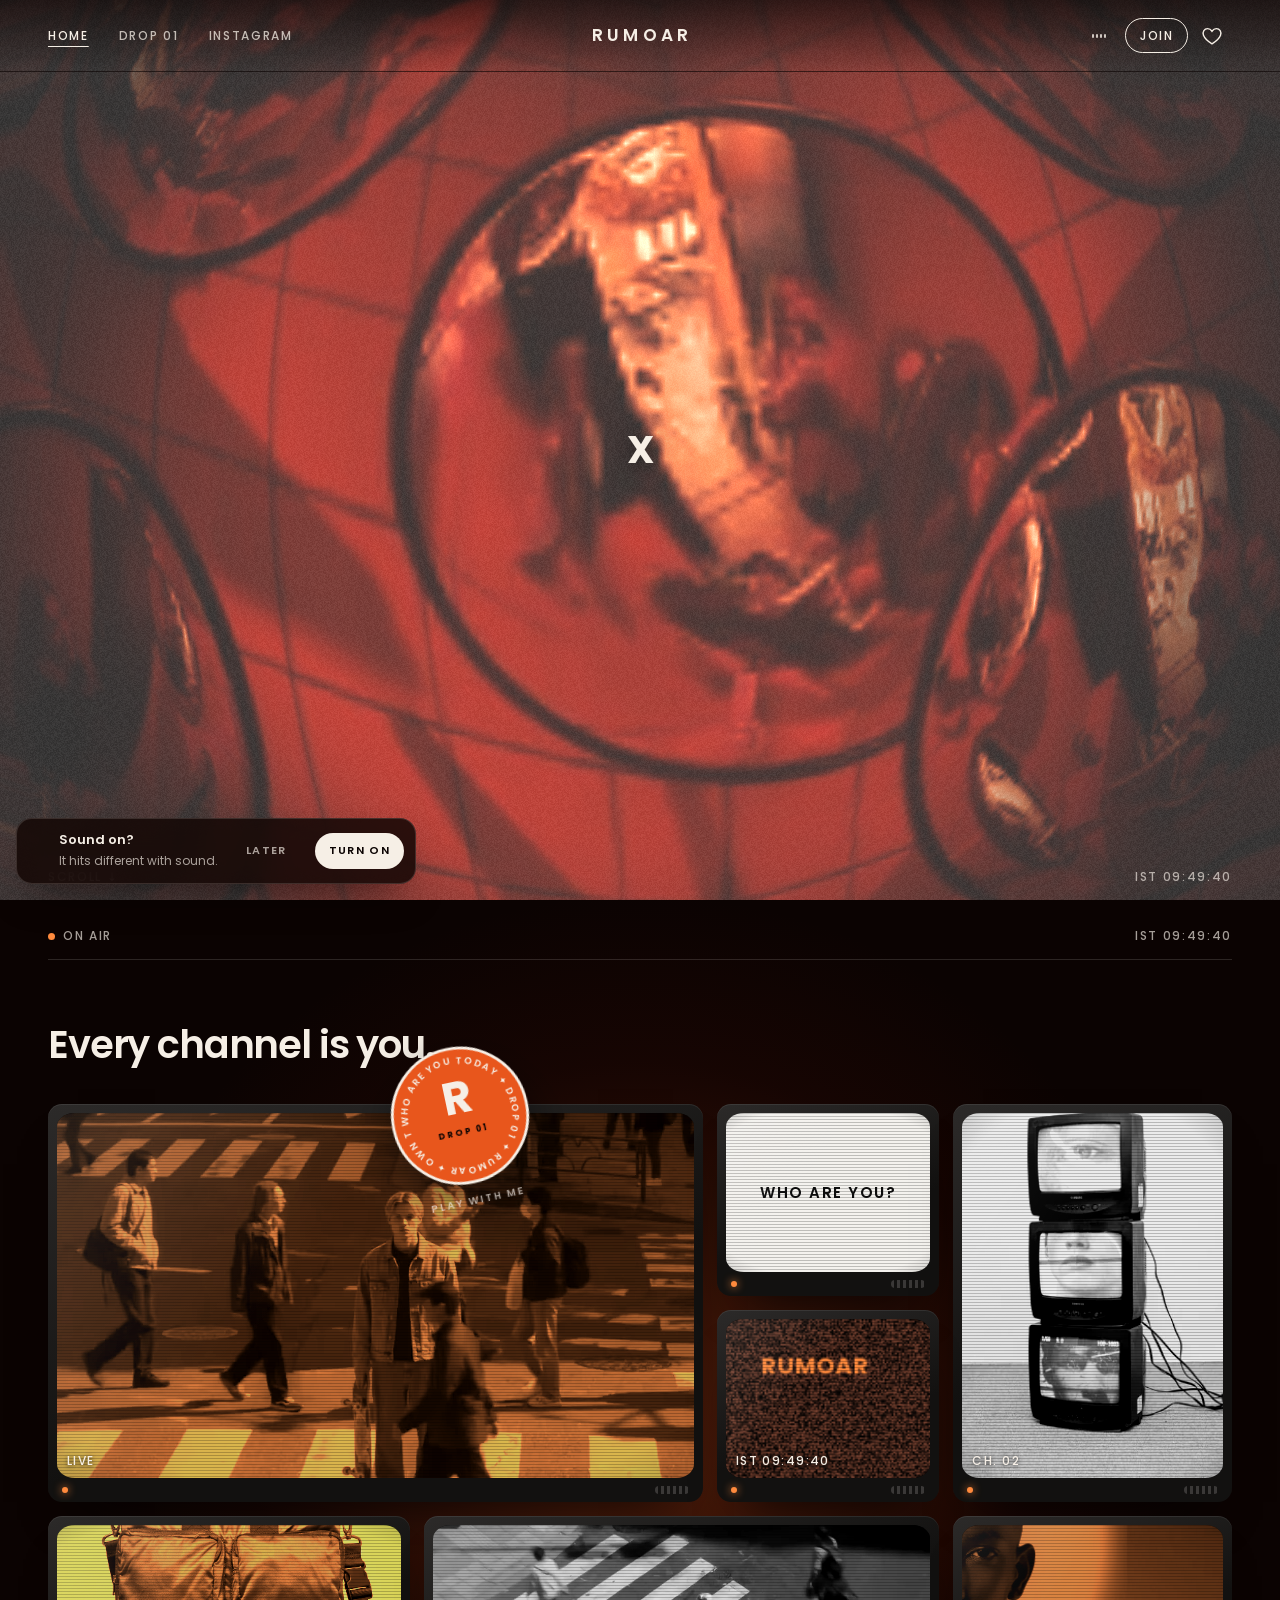
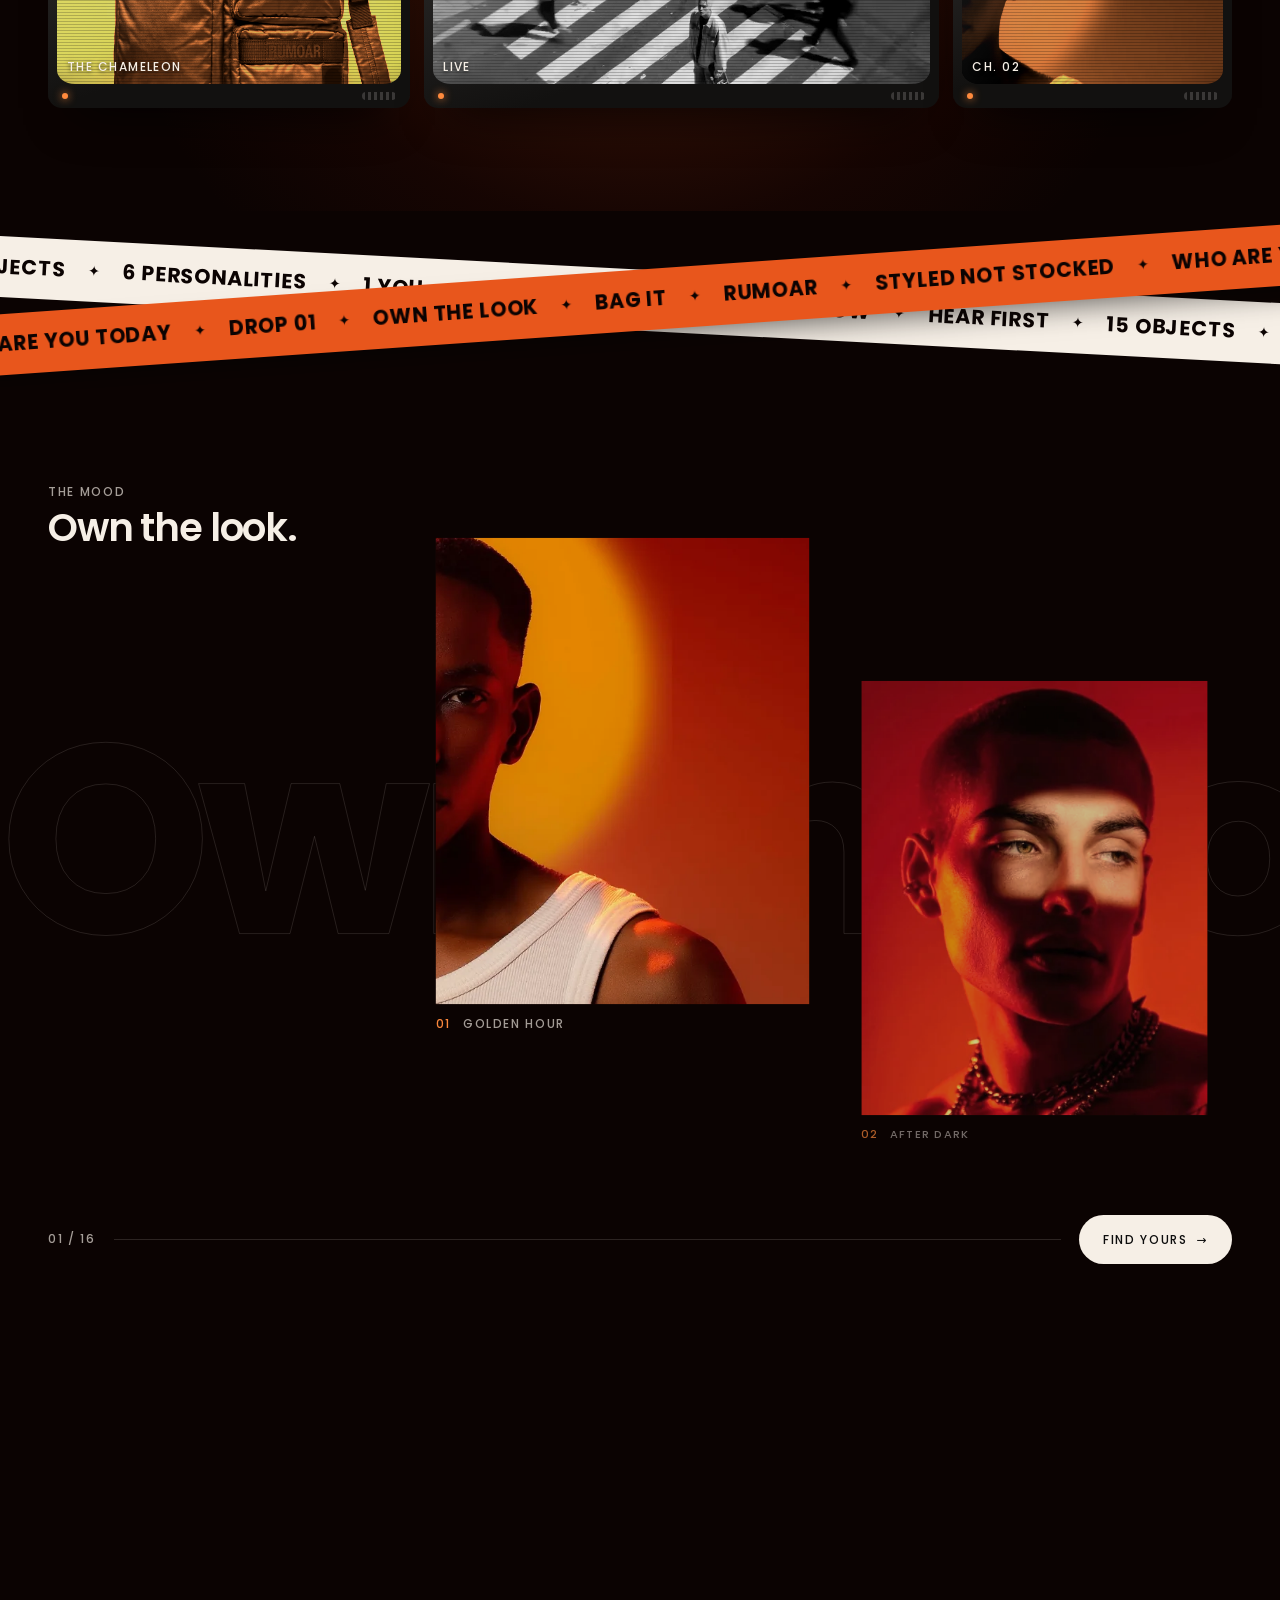
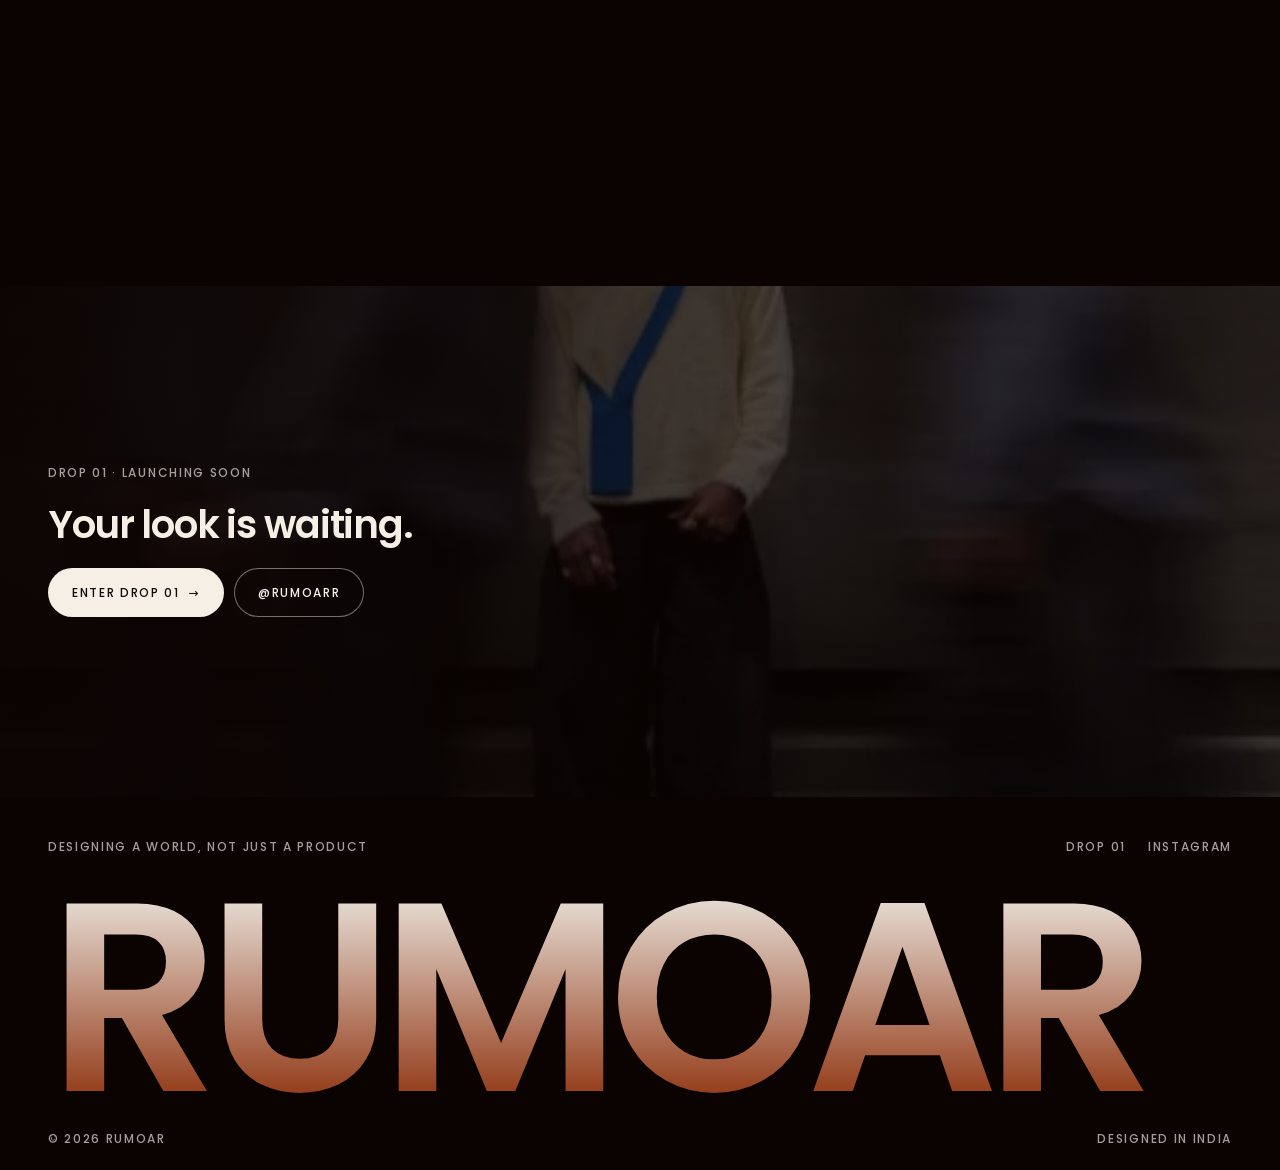
==== index.html @ 2e4e6e38 "Remove the Same you. Different day. section Co-Authored-By: Claude Opus 5.5 <noreply@anthropic.com> " ====
<!doctype html>
<html lang="en">
<head>
  <meta charset="utf-8" />
  <meta name="viewport" content="width=device-width, initial-scale=1, viewport-fit=cover" />
  <title>RUMOAR · Who are you today?</title>
  <meta name="description" content="RUMOAR is a design-first men's accessories house. Drop 01: fifteen bags, each a character. Join the list, build your wishlist, hear first at launch." />
  <meta name="theme-color" content="#0b0302" />
  <meta property="og:title" content="RUMOAR · Who are you today?" />
  <meta property="og:description" content="Drop 01: fifteen bags, each a character. Join the list and hear first at launch." />
  <meta property="og:image" content="assets/og.jpg" />
  <meta name="twitter:card" content="summary_large_image" />
  <link rel="icon" href="assets/favicon.svg" type="image/svg+xml" />
  <link rel="preconnect" href="https://fonts.googleapis.com" />
  <link rel="preconnect" href="https://fonts.gstatic.com" crossorigin />
  <link href="https://fonts.googleapis.com/css2?family=Poppins:ital,wght@0,300;0,400;0,500;0,600;0,700;1,300&display=swap" rel="stylesheet" />
  <link rel="stylesheet" href="css/style.css" />
  <script>
    (function () {
      var d = document.documentElement; d.classList.add("js");
      var seen = false; try { seen = sessionStorage.getItem("rumoar.intro.v2") === "1"; } catch (e) {}
      if (!seen && !matchMedia("(prefers-reduced-motion: reduce)").matches) d.classList.add("is-intro");
    })();
  </script>
</head>
<body data-page="home">
  <a class="skip" href="#onair">Skip to content</a>

  <div class="intro" id="intro" aria-hidden="true">
    <div class="intro__ui"><span>(Drop 01)</span><span>2026</span><span>Tap to skip</span><span data-clock>IST</span></div>
    <canvas class="intro__blocks"></canvas>
    <p class="intro__line">Who are you today?</p>
  </div>

  <main>
    <section class="hero" id="hero" data-dark aria-label="RUMOAR">
      <div class="hero__film"><canvas aria-hidden="true"></canvas></div>
      <div class="hero__ui" aria-hidden="true">
        <span class="hero__bl">Scroll ↓</span>
        <span class="hero__br" data-clock>IST</span>
      </div>
      <div class="hero__badge flap" id="heroBadge" aria-hidden="true"></div>
      <div class="hero__dim" aria-hidden="true"></div>
      <div class="hero__word" id="heroWord" aria-hidden="true"><canvas></canvas></div>
      <h1 class="sr">RUMOAR</h1>
      <div class="hero__end"><a class="btn btn--cream" href="drop.html">Enter Drop 01 <span aria-hidden="true">→</span></a></div>
    </section>

    <section class="tv" id="onair" data-dark>
      <div class="bar bar--dark"><span><i class="pulse"></i>On air</span><span data-clock>IST</span></div>
      <h2 class="head rv">Every channel is you.</h2>
      <button class="sticker" id="sticker" type="button" aria-label="RUMOAR sticker. Drag it anywhere.">
        <svg viewBox="0 0 200 200" aria-hidden="true">
          <defs><path id="ring" d="M100,100 m-74,0 a74,74 0 1,1 148,0 a74,74 0 1,1 -148,0" /></defs>
          <circle cx="100" cy="100" r="96" class="sticker__base" />
          <g class="sticker__spin"><text><textPath href="#ring">WHO ARE YOU TODAY ✦ DROP 01 ✦ RUMOAR ✦ OWN THE LOOK ✦ </textPath></text></g>
          <text x="100" y="96" text-anchor="middle" class="sticker__big">R</text>
          <text x="100" y="128" text-anchor="middle" class="sticker__small">DROP 01</text>
        </svg>
        <span class="sticker__tip">Play with me</span>
      </button>
      <div class="tv__wall" id="tvWall">
        <figure class="set set--a" data-ch="video:assets/video/street-a.mp4"></figure>
        <figure class="set set--b" data-ch="word"></figure>
        <figure class="set set--c" data-ch="img:assets/collage/01.webp|assets/collage/04.webp|assets/stills/deck-pixel.webp|assets/collage/02.webp"></figure>
        <figure class="set set--d" data-ch="static"></figure>
        <figure class="set set--e" data-ch="products"></figure>
        <figure class="set set--f" data-ch="video:assets/video/street-b.mp4"></figure>
        <figure class="set set--g" data-ch="img:assets/collage/17.webp|assets/collage/16.webp|assets/collage/18.webp|assets/collage/03.webp"></figure>
      </div>
    </section>

    <div class="tapes" aria-hidden="true">
      <div class="tape tape--a"><div class="tape__track" data-tape="WHO ARE YOU TODAY|DROP 01|OWN THE LOOK|BAG IT|RUMOAR|STYLED NOT STOCKED"></div></div>
      <div class="tape tape--b"><div class="tape__track" data-tape="15 OBJECTS|6 PERSONALITIES|1 YOU|MEMBERS FIRST|WISHLIST NOW|HEAR FIRST"></div></div>
    </div>

    <section class="look" id="look" data-dark>
      <div class="look__pin">
        <div class="look__bg" id="lookBg" aria-hidden="true">Own the look · Own the look ·</div>
        <div class="look__head">
          <span class="label">The mood</span>
          <h2 class="head">Own the look.</h2>
        </div>
        <div class="look__track" id="lookTrack"></div>
        <div class="look__foot">
          <span class="label" id="lookCount">01 / 16</span>
          <div class="look__bar"><i id="lookBar"></i></div>
          <a class="btn btn--cream" href="drop.html">Find yours <span aria-hidden="true">→</span></a>
        </div>
      </div>
    </section>

    <section class="closer" data-dark>
      <img class="closer__bg" src="assets/collage/26.webp" alt="" loading="lazy" />
      <span class="label" style="color: var(--cream-2)">Drop 01 · Launching soon</span>
      <h2 class="head rv">Your look is waiting.</h2>
      <div class="closer__cta">
        <a class="btn btn--cream" href="drop.html">Enter Drop 01 <span aria-hidden="true">→</span></a>
        <a class="btn btn--ghost" href="https://www.instagram.com/rumoarr/" target="_blank" rel="noopener">@rumoarr</a>
      </div>
    </section>
  </main>

  <footer class="foot" data-dark>
    <div class="foot__row">
      <span>Designing a world, not just a product</span>
      <nav aria-label="Footer"><a href="drop.html">Drop 01</a><a href="https://www.instagram.com/rumoarr/" target="_blank" rel="noopener">Instagram</a></nav>
    </div>
    <div class="foot__mark" aria-hidden="true">RUMOAR</div>
    <div class="foot__row"><span>© 2026 RUMOAR</span><span>Designed in India</span></div>
  </footer>

  <script type="module" src="js/home.js"></script>
</body>
</html>
---- css/style.css ----
/* ─────────────────────────────────────────────────────────────
   RUMOAR · Drop 01
   Poppins only. Ember black, cream, bone, ink, orange.

   TYPE: four sizes, nothing else.
     --fs-label  12px              labels, buttons, small print (uppercase)
     --fs-body   15px              all reading text, names, prices, inputs
     --fs-head   26 to 40px        every heading
     --fs-mark   the RUMOAR wordmark only
   Weights: 400 body, 500 labels and names, 600 headings and wordmark.
   ───────────────────────────────────────────────────────────── */

:root {
  --ink: #0d0d0d; --bone: #f2efe9; --paper: #fff; --stone: #e3e1dc; --mute: #6f6b64; --line: rgba(13, 13, 13, 0.13);
  --cream: #f6efe6; --cream-2: rgba(246, 239, 230, 0.66); --cream-line: rgba(246, 239, 230, 0.14);
  --ember: #0b0302; --orange: #e8561c; --orange-2: #ff8a3d;
  --fs-label: 12px; --fs-body: 15px; --fs-head: clamp(26px, 3vw, 40px); --fs-mark: 21vw;
  --gut: clamp(16px, 4vw, 48px); --nav-h: 60px; --ease: cubic-bezier(0.2, 0.7, 0.1, 1);
}
*, *::before, *::after { box-sizing: border-box; }
html { -webkit-text-size-adjust: 100%; scroll-behavior: smooth; }
html.is-intro, html.is-intro body { overflow: hidden; }
body { margin: 0; font-family: "Poppins", system-ui, sans-serif; font-size: var(--fs-body); font-weight: 400; line-height: 1.6; color: var(--ink); background: var(--ember); -webkit-font-smoothing: antialiased; overflow-x: hidden; }
img, video { display: block; max-width: 100%; height: auto; }
button { font: inherit; color: inherit; cursor: pointer; }
a { color: inherit; }
h1, h2, h3, p { margin: 0; }
em { font-style: italic; font-weight: 300; }
:focus-visible { outline: 2px solid var(--orange); outline-offset: 3px; }
.skip { position: absolute; left: -999px; top: 8px; z-index: 200; background: var(--ink); color: #fff; padding: 8px 14px; font-size: var(--fs-label); }
.skip:focus { left: 8px; }

/* text roles */
.label, .bar { font-size: var(--fs-label); font-weight: 500; letter-spacing: 0.14em; text-transform: uppercase; line-height: 1.4; }
.label { color: var(--mute); }
.head { font-size: var(--fs-head); font-weight: 600; letter-spacing: -0.03em; line-height: 1.1; }
.muted { color: var(--mute); }
.fine { font-size: var(--fs-label); color: var(--mute); text-align: center; }
.bar { display: flex; justify-content: space-between; gap: 16px; color: var(--mute); border-bottom: 1px solid var(--line); padding-bottom: 14px; }
.bar--dark { color: var(--cream-2); border-color: var(--cream-line); }
.pulse { display: inline-block; width: 7px; height: 7px; border-radius: 50%; background: var(--orange-2); vertical-align: middle; margin-right: 8px; animation: pulse 2s infinite; }
@keyframes pulse { 0% { box-shadow: 0 0 0 0 rgba(255, 138, 61, 0.7); } 70% { box-shadow: 0 0 0 9px rgba(255, 138, 61, 0); } 100% { box-shadow: 0 0 0 0 rgba(255, 138, 61, 0); } }

/* buttons */
.btn { display: inline-flex; align-items: center; justify-content: center; gap: 0.7em; white-space: nowrap; border: 0; border-radius: 999px; padding: 15px 24px; text-decoration: none; font-size: var(--fs-label); font-weight: 500; letter-spacing: 0.14em; text-transform: uppercase; transition: transform 0.35s var(--ease), background 0.25s, color 0.25s, box-shadow 0.3s; }
.btn span { transition: transform 0.35s var(--ease); }
.btn:hover span { transform: translateX(4px); }
.btn:active { transform: scale(0.98); }
.btn--cream { background: var(--cream); color: var(--ink); }
.btn--cream:hover { background: var(--orange); color: #fff; }
.btn--ghost { background: transparent; color: var(--cream); box-shadow: inset 0 0 0 1px rgba(246, 239, 230, 0.45); }
.btn--ghost:hover { box-shadow: inset 0 0 0 1px var(--cream); }
.btn--ink { background: var(--ink); color: #fff; }
.btn--ink:hover { background: var(--orange); }
.btn--flame { color: #fff; background: linear-gradient(120deg, #f26b20, #a92c0e); }
.btn--flame.is-on { background: var(--ink); }
.btn--block { width: 100%; }
.btn[disabled] { opacity: 0.6; pointer-events: none; }

/* ── nav ─────────────────────────────────────────────────── */
.nav {
  position: fixed; inset: 0 0 auto 0; z-index: 50; height: var(--nav-h);
  display: grid; grid-template-columns: 1fr auto 1fr; align-items: center; gap: 12px; padding: 0 var(--gut);
  color: var(--cream); border-bottom: 1px solid transparent;
  background: linear-gradient(rgba(11, 3, 2, 0.62), rgba(11, 3, 2, 0));
  transition: background 0.35s, color 0.35s, border-color 0.35s;
}
.nav.is-solid { background: rgba(242, 239, 233, 0.9); color: var(--ink); backdrop-filter: blur(14px); -webkit-backdrop-filter: blur(14px); border-color: var(--line); }
.nav.is-solid.is-dark { background: rgba(11, 3, 2, 0.84); color: var(--cream); border-color: var(--cream-line); }
.nav__links { display: none; gap: 30px; font-size: var(--fs-label); font-weight: 500; letter-spacing: 0.14em; text-transform: uppercase; }
.nav__links a, .nav__drop { text-decoration: none; opacity: 0.75; transition: opacity 0.2s; }
.nav__links a:hover, .nav__links a[aria-current="page"], .nav__drop:hover { opacity: 1; }
.nav__links a[aria-current="page"] { text-decoration: underline; text-underline-offset: 6px; }
.nav__logo { grid-column: 1; justify-self: start; font-size: var(--fs-body); font-weight: 600; letter-spacing: 0.24em; text-decoration: none; margin-right: -0.24em; }
.nav__actions { grid-column: 2 / 4; justify-self: end; display: flex; align-items: center; gap: 4px; }
.nav__drop { font-size: var(--fs-label); font-weight: 500; letter-spacing: 0.14em; text-transform: uppercase; padding: 0 8px; white-space: nowrap; }
.nav__drop[aria-current="page"] { display: none; }
.nav__member { margin-left: 4px; border: 1px solid currentColor; background: transparent; border-radius: 999px; padding: 7px 14px; font-size: var(--fs-label); font-weight: 500; letter-spacing: 0.12em; text-transform: uppercase; white-space: nowrap; max-width: 44vw; overflow: hidden; }
.nav__member .flap { font-size: var(--fs-label); vertical-align: middle; }
.nav__sound { width: 36px; height: 36px; border: 0; background: transparent; display: inline-flex; align-items: center; justify-content: center; gap: 2px; padding: 0; }
.nav__sound i { width: 2px; height: 4px; background: currentColor; border-radius: 1px; opacity: 0.8; transition: height 0.3s; }
.nav__sound.is-on i { animation: eq 0.9s ease-in-out infinite; }
.nav__sound.is-on i:nth-child(2) { animation-delay: -0.3s; } .nav__sound.is-on i:nth-child(3) { animation-delay: -0.6s; } .nav__sound.is-on i:nth-child(4) { animation-delay: -0.15s; }
@keyframes eq { 0%, 100% { height: 4px; } 50% { height: 15px; } }
.nav__wish { position: relative; width: 40px; height: 40px; border: 0; background: transparent; display: grid; place-items: center; }
.nav__wish svg { width: 22px; height: 22px; fill: none; stroke: currentColor; stroke-width: 1.5; }
.nav__wish.has-items svg { fill: currentColor; }
.nav__count { position: absolute; top: 2px; right: 0; min-width: 18px; height: 18px; padding: 0 5px; border-radius: 9px; background: var(--orange); color: #fff; font-size: var(--fs-label); font-weight: 600; line-height: 18px; text-align: center; transform: scale(0); transition: transform 0.3s var(--ease); }
.nav__wish.has-items .nav__count { transform: scale(1); }
.nav__wish.bump { animation: bump 0.5s var(--ease); }
@keyframes bump { 40% { transform: scale(1.25); } }
@media (min-width: 900px) {
  :root { --nav-h: 72px; }
  .nav__links { display: flex; grid-column: 1; justify-self: start; }
  .nav__logo { grid-column: 2; justify-self: center; font-size: 17px; }
  .nav__actions { grid-column: 3; }
  .nav__drop { display: none; }
}

/* flap board */
.flap { display: inline-flex; font-weight: 500; line-height: 1; perspective: 400px; }
.flap__c { position: relative; display: inline-grid; place-items: center; width: 0.78em; height: 1.2em; }
.flap__c.flip { animation: flip 0.09s ease-out; }
@keyframes flip { from { transform: rotateX(80deg); opacity: 0.5; } to { transform: none; opacity: 1; } }

/* ── intro ───────────────────────────────────────────────── */
.intro { position: fixed; inset: 0; z-index: 120; background: #050101; display: none; cursor: pointer; overflow: hidden; }
html.is-intro .intro { display: block; }
.intro__ui { position: absolute; inset: 0; display: grid; grid-template-columns: 1fr 1fr; align-content: space-between; padding: 22px var(--gut); color: rgba(246, 239, 230, 0.5); font-size: var(--fs-label); font-weight: 500; letter-spacing: 0.14em; text-transform: uppercase; pointer-events: none; opacity: 0; transition: opacity 0.6s; }
.intro__ui span:nth-child(even) { text-align: right; }
.intro__ui::before, .intro__ui::after { content: ""; position: absolute; left: var(--gut); right: var(--gut); height: 1px; background: rgba(246, 239, 230, 0.12); }
.intro__ui::before { top: 54px; } .intro__ui::after { bottom: 54px; }
.intro.is-live .intro__ui { opacity: 1; }
.intro__blocks { position: absolute; inset: 0; width: 100%; height: 100%; }
.intro__line { position: absolute; left: 0; right: 0; bottom: 84px; margin: 0; text-align: center; color: var(--cream); font-size: var(--fs-label); font-weight: 500; letter-spacing: 0.32em; text-transform: uppercase; pointer-events: none; opacity: 0; transform: translateY(8px); transition: opacity 0.6s var(--ease) 0.5s, transform 0.6s var(--ease) 0.5s; }
.intro.is-live .intro__line { opacity: 1; transform: none; }
.intro__line.is-out { opacity: 0 !important; transform: translateY(-8px) !important; transition-delay: 0s; transition-duration: 0.35s; }
.intro.is-leaving { background: transparent; cursor: default; }
.intro.is-leaving .intro__ui { opacity: 0; }

/* ── hero reel ───────────────────────────────────────────── */
.hero { position: relative; height: 100vh; height: 100svh; min-height: 520px; overflow: hidden; background: var(--ember); color: var(--cream); }
.hero__film, .hero__film canvas, .hero__fallback { position: absolute; inset: 0; width: 100%; height: 100%; object-fit: cover; }
.hero.is-fallback .hero__fallback { filter: sepia(1) saturate(3.2) hue-rotate(-18deg) contrast(1.15) brightness(0.8); }
.hero__ui { position: absolute; inset: 0; padding: calc(var(--nav-h) + 6px) var(--gut) 14px; display: grid; grid-template-columns: 1fr auto 1fr; grid-template-rows: auto 1fr auto; pointer-events: none; font-size: var(--fs-label); font-weight: 500; letter-spacing: 0.14em; text-transform: uppercase; color: var(--cream-2); font-variant-numeric: tabular-nums; }
.hero__tc { text-align: center; display: none; }
.hero__tr { grid-column: 3; text-align: right; }
.hero__bl { grid-row: 3; align-self: end; }
.hero__br { grid-row: 3; grid-column: 3; align-self: end; text-align: right; }
.hero__ui i { font-style: normal; color: var(--orange-2); letter-spacing: 0.3em; }
@media (min-width: 900px) { .hero__tc { display: block; } }
.hero__badge { position: absolute; left: 50%; top: 50%; transform: translate(-50%, -50%); z-index: 3; display: grid; place-items: center; color: var(--cream); font-size: var(--fs-head); font-weight: 700; line-height: 1; text-shadow: 0 2px 24px rgba(0, 0, 0, 0.55); transition: opacity 0.5s, transform 0.5s var(--ease); }
.hero__badge .flap__c { width: auto; height: auto; }
.hero.is-open .hero__badge { opacity: 0; transform: translate(-50%, -50%) scale(0.6); }
.hero__dim { position: absolute; inset: 0; z-index: 1; background: rgba(8, 2, 1, 0.86); opacity: 0; transition: opacity 1.2s var(--ease); pointer-events: none; }
.hero__word { position: absolute; inset: 0; z-index: 2; opacity: 0; transform: scale(1.04); transition: opacity 1.2s var(--ease), transform 1.6s var(--ease); pointer-events: none; }
.hero__word canvas { position: absolute; inset: 0; width: 100%; height: 100%; }
.hero.is-open .hero__dim, .hero.is-open .hero__word { opacity: 1; transform: none; }
.hero.is-open .hero__word { pointer-events: auto; }
.hero__word.is-hot { cursor: none; }
.hero__end { position: absolute; left: 0; right: 0; bottom: 0; z-index: 3; padding: 0 var(--gut) 34px; display: flex; justify-content: center; opacity: 0; transform: translateY(14px); transition: opacity 0.8s var(--ease) 0.6s, transform 0.8s var(--ease) 0.6s; pointer-events: none; }
.hero.is-open .hero__end { opacity: 1; transform: none; }
.hero.is-open .hero__end .btn { pointer-events: auto; }
@media (max-width: 699px) { .hero__end { padding-bottom: 40px; } }
.sr { position: absolute; width: 1px; height: 1px; overflow: hidden; clip: rect(0 0 0 0); white-space: nowrap; }

/* ── on air: TV wall ─────────────────────────────────────── */
.tv { position: relative; background: var(--ember); color: var(--cream); padding: 28px var(--gut) clamp(64px, 8vw, 110px); overflow: hidden; isolation: isolate; }
.tv::before { content: ""; position: absolute; z-index: -1; left: 50%; top: 60%; width: 120vmax; aspect-ratio: 1; transform: translate(-50%, -50%); background: radial-gradient(closest-side, rgba(232, 86, 28, 0.3), rgba(120, 24, 8, 0.1) 50%, transparent 72%); animation: breathe 9s ease-in-out infinite alternate; }
@keyframes breathe { to { transform: translate(-48%, -52%) scale(1.08); opacity: 0.8; } }
.tv .head, .mood .head { margin: clamp(32px, 5vw, 64px) 0 clamp(24px, 3vw, 40px); }
.tv__wall { display: grid; gap: 10px; grid-template-columns: repeat(2, minmax(0, 1fr)); grid-auto-rows: 44vw; grid-template-areas: "a a" "b c" "d c" "f f" "e g"; }
@media (min-width: 900px) { .tv__wall { gap: 14px; grid-template-columns: 1.3fr 1fr 0.8fr 1fr; grid-auto-rows: clamp(160px, 15vw, 240px); grid-template-areas: "a a b c" "a a d c" "e f f g"; } }
.set--a { grid-area: a; } .set--b { grid-area: b; } .set--c { grid-area: c; } .set--d { grid-area: d; } .set--e { grid-area: e; } .set--f { grid-area: f; } .set--g { grid-area: g; }
.set { margin: 0; position: relative; display: flex; flex-direction: column; padding: 9px 9px 24px; border-radius: 14px; cursor: pointer; background: linear-gradient(160deg, #2c2a29, #121110 60%); box-shadow: inset 0 1px 0 rgba(255, 255, 255, 0.08), 0 30px 50px -30px rgba(0, 0, 0, 0.8); transition: transform 0.5s var(--ease); }
.set:hover { transform: translateY(-4px); }
.set::after { content: ""; position: absolute; right: 14px; bottom: 8px; width: 34px; height: 8px; border-radius: 4px; background: repeating-linear-gradient(90deg, #3a3837 0 3px, transparent 3px 6px); }
.set::before { content: ""; position: absolute; left: 14px; bottom: 9px; width: 6px; height: 6px; border-radius: 50%; background: var(--orange-2); box-shadow: 0 0 8px var(--orange-2); }
.screen { position: relative; flex: 1; overflow: hidden; border-radius: 18px / 14px; background: #050505; }
.screen > img, .screen > video, .screen > canvas { position: absolute; inset: 0; width: 100%; height: 100%; object-fit: cover; }
.screen > img, .screen > video { filter: grayscale(1) contrast(1.18) brightness(0.92); }
.set--a .screen > video, .set--e .screen > img, .set--g .screen > img { filter: sepia(1) saturate(3) hue-rotate(-20deg) contrast(1.1) brightness(0.85); }
.screen::before { content: ""; position: absolute; inset: 0; z-index: 2; pointer-events: none; background: repeating-linear-gradient(rgba(0, 0, 0, 0.22) 0 1px, transparent 1px 3px); }
.screen::after { content: ""; position: absolute; inset: 0; z-index: 3; pointer-events: none; background: radial-gradient(120% 100% at 50% 50%, transparent 55%, rgba(0, 0, 0, 0.6)), linear-gradient(125deg, rgba(255, 255, 255, 0.1), transparent 40%); animation: flicker 4s steps(2) infinite; }
@keyframes flicker { 0%, 96% { opacity: 1; } 97% { opacity: 0.75; } 98% { opacity: 1; } }
.screen.is-zap > *:not(.word) { opacity: 0; }
.screen.is-zap { background: repeating-linear-gradient(0deg, #222 0 2px, #777 2px 3px, #111 3px 5px); }
.word { position: absolute; inset: 0; display: grid; place-items: center; text-align: center; padding: 8px; background: #f4f2ee; color: var(--ink); font-size: var(--fs-body); font-weight: 600; letter-spacing: 0.1em; }
.chyron { position: absolute; z-index: 4; left: 10px; bottom: 8px; font-size: var(--fs-label); font-weight: 500; letter-spacing: 0.12em; text-transform: uppercase; color: var(--cream); text-shadow: 0 1px 4px rgba(0, 0, 0, 0.8); }

/* ── own the look: horizontal gallery driven by scroll ──── */
.look { position: relative; background: var(--ember); color: var(--cream); }
.look__pin { position: sticky; top: 0; height: 100vh; height: 100svh; overflow: hidden; isolation: isolate; }
.look__bg { position: absolute; left: 0; top: 50%; z-index: -1; white-space: nowrap; font-size: var(--fs-mark); font-weight: 700; letter-spacing: -0.05em; line-height: 1; color: transparent; -webkit-text-stroke: 1px rgba(246, 239, 230, 0.12); transform: translate3d(0, -50%, 0); will-change: transform; }
.look__head { position: absolute; left: var(--gut); top: calc(var(--nav-h) + 22px); display: grid; gap: 6px; }
.look__head .label { color: var(--cream-2); }
.look__track { position: absolute; left: 0; top: 0; bottom: 0; display: flex; align-items: center; gap: clamp(18px, 3vw, 44px); padding: 0 var(--gut) 0 max(var(--gut), 34vw); will-change: transform; }
.look__card { margin: 0; flex: none; display: grid; gap: 10px; transform: translateY(-6vh) scale(calc(0.86 + var(--k, 0) * 0.14)); transition: transform 0.25s linear; }
.look__card--low { transform: translateY(8vh) scale(calc(0.86 + var(--k, 0) * 0.14)); }
.look__img { height: clamp(260px, 52vh, 560px); overflow: hidden; background: #1a0905; }
.look__img img { height: 100%; width: auto; max-width: none; filter: sepia(calc(1 - var(--k, 0))) saturate(calc(1 + (1 - var(--k, 0)) * 1.6)) hue-rotate(calc((1 - var(--k, 0)) * -18deg)) brightness(calc(0.6 + var(--k, 0) * 0.4)); transition: filter 0.3s; }
.look__card figcaption { display: flex; gap: 12px; font-size: var(--fs-label); font-weight: 500; letter-spacing: 0.14em; text-transform: uppercase; color: var(--cream-2); opacity: calc(0.35 + var(--k, 0) * 0.65); }
.look__card figcaption span { color: var(--orange-2); }
.look__foot { position: absolute; left: var(--gut); right: var(--gut); bottom: 26px; display: grid; grid-template-columns: auto 1fr auto; align-items: center; gap: 18px; }
.look__foot .label { color: var(--cream-2); font-variant-numeric: tabular-nums; }
.look__bar { position: relative; height: 1px; background: var(--cream-line); }
.look__bar i { position: absolute; inset: 0; background: var(--orange-2); transform-origin: left; transform: scaleX(0); }
@media (max-width: 699px) {
  .look__img { height: 44vh; }
  .look__track { padding-left: 20vw; }
  .look__card { transform: translateY(-3vh) scale(calc(0.9 + var(--k, 0) * 0.1)); }
  .look__card--low { transform: translateY(5vh) scale(calc(0.9 + var(--k, 0) * 0.1)); }
  .look__foot .btn { padding: 12px 16px; }
}

/* ── closer + footer ─────────────────────────────────────── */
.closer { position: relative; isolation: isolate; overflow: hidden; background: var(--ember); color: var(--cream); padding: clamp(90px, 14vw, 180px) var(--gut); display: grid; gap: 22px; justify-items: start; }
.closer__bg { position: absolute; inset: 0; z-index: -1; width: 100%; height: 100%; object-fit: cover; opacity: 0.55; animation: drift 24s ease-in-out infinite alternate; }
.closer::after { content: ""; position: absolute; inset: 0; z-index: -1; background: linear-gradient(90deg, rgba(11, 3, 2, 0.9), rgba(11, 3, 2, 0.3)); }
@keyframes drift { to { transform: scale(1.12) translate(-2%, 2%); } }
.closer__cta { display: flex; flex-wrap: wrap; gap: 10px; }
.foot { background: var(--ember); color: var(--cream); padding: 40px var(--gut) 22px; overflow: hidden; }
.foot__row { display: flex; flex-wrap: wrap; gap: 14px 28px; justify-content: space-between; font-size: var(--fs-label); font-weight: 500; letter-spacing: 0.14em; text-transform: uppercase; color: var(--cream-2); }
.foot__row nav { display: flex; gap: 22px; }
.foot__row a { text-decoration: none; }
.foot__row a:hover { color: var(--orange-2); }
.foot__mark { font-size: var(--fs-mark); font-weight: 600; letter-spacing: -0.05em; line-height: 0.8; margin: 34px 0 24px; white-space: nowrap; background: linear-gradient(180deg, rgba(246, 239, 230, 0.95), rgba(232, 86, 28, 0.6)); -webkit-background-clip: text; background-clip: text; -webkit-text-fill-color: transparent; }

/* ── drop page ───────────────────────────────────────────── */
.drop { background: var(--bone); padding: calc(var(--nav-h) + 24px) var(--gut) clamp(64px, 8vw, 110px); min-height: 100vh; }
.drop__head { display: grid; gap: 18px; margin: clamp(20px, 4vw, 48px) 0 clamp(24px, 3vw, 36px); }
.drop__head p { max-width: 460px; }
@media (min-width: 900px) { .drop__head { grid-template-columns: 1fr auto; align-items: end; } .drop__head .bar { grid-column: 1 / -1; } }
.filters { display: flex; gap: 8px; overflow-x: auto; scrollbar-width: none; margin: 0 calc(var(--gut) * -1); padding: 2px var(--gut); }
.filters::-webkit-scrollbar { display: none; }
@media (min-width: 900px) { .filters { margin: 0; padding: 0; } }
.chip { flex: none; border: 1px solid var(--line); background: transparent; border-radius: 999px; padding: 9px 16px; font-size: var(--fs-label); font-weight: 500; letter-spacing: 0.12em; text-transform: uppercase; }
.chip[aria-selected="true"] { background: var(--ink); color: #fff; border-color: var(--ink); }
.chip b { font-weight: 500; opacity: 0.55; margin-left: 4px; }
.drop__wrap { position: relative; }
.cards { list-style: none; margin: 0; padding: 0; display: grid; grid-template-columns: repeat(2, minmax(0, 1fr)); gap: 26px 10px; grid-auto-flow: dense; }
@media (min-width: 900px) { .cards { grid-template-columns: repeat(4, minmax(0, 1fr)); gap: 40px 18px; } }
.card { position: relative; }
.card.is-hidden { display: none; }
.card--hero { grid-column: span 2; }
@media (min-width: 900px) { .card--hero { grid-row: span 2; } .card--hero .card__media { aspect-ratio: auto; height: calc(100% - 66px); } }
.card__open { all: unset; box-sizing: border-box; cursor: pointer; display: flex; flex-direction: column; width: 100%; height: 100%; }
.card__open:focus-visible { outline: 2px solid var(--orange); outline-offset: 4px; }
.card__media { position: relative; aspect-ratio: 1000 / 1139; overflow: hidden; background: var(--stone); }
.card__media img { position: absolute; inset: 0; width: 100%; height: 100%; object-fit: cover; transition: opacity 0.6s var(--ease), transform 1.2s var(--ease); }
.card__media img + img { opacity: 0; }
@media (hover: hover) { .card:hover .card__media img:first-child { opacity: 0; } .card:hover .card__media img + img { opacity: 1; transform: scale(1.03); } }
.card__no { position: absolute; left: 10px; top: 10px; font-size: var(--fs-label); font-weight: 500; letter-spacing: 0.1em; color: var(--mute); }
.card__body { display: flex; justify-content: space-between; align-items: baseline; gap: 10px; padding-top: 12px; }
.card__name { font-size: var(--fs-body); font-weight: 500; line-height: 1.3; }
.card__price { font-size: var(--fs-body); font-variant-numeric: tabular-nums; white-space: nowrap; }
.card__type { font-size: var(--fs-label); color: var(--mute); letter-spacing: 0.04em; }
.card__heart { position: absolute; right: 8px; top: 8px; z-index: 2; width: 40px; height: 40px; border-radius: 50%; border: 0; background: rgba(255, 255, 255, 0.88); display: grid; place-items: center; }
.card__heart svg { width: 18px; height: 18px; fill: none; stroke: var(--ink); stroke-width: 1.6; }
.card__heart[aria-pressed="true"] { background: var(--ink); }
.card__heart[aria-pressed="true"] svg { fill: var(--orange-2); stroke: var(--orange-2); }
@media (max-width: 899px) { .card__body { flex-direction: column; gap: 0; } }

.gate { display: none; }
.drop__wrap.is-locked .cards { filter: blur(14px); pointer-events: none; user-select: none; max-height: 70vh; overflow: hidden; -webkit-mask-image: linear-gradient(#000 50%, transparent); mask-image: linear-gradient(#000 50%, transparent); }
.drop__wrap.is-locked .gate { display: flex; position: absolute; inset: 0; z-index: 5; justify-content: center; align-items: flex-start; padding-top: clamp(20px, 6vw, 80px); }
.gate__card { background: var(--paper); max-width: 420px; width: 100%; padding: 30px 26px; display: grid; gap: 14px; box-shadow: 0 40px 80px -40px rgba(0, 0, 0, 0.35); }
.drop__wrap.is-unlocking .cards { animation: unblur 1.1s var(--ease) both; }
@keyframes unblur { from { filter: blur(14px); } to { filter: none; } }

/* ── modals ──────────────────────────────────────────────── */
.modal, .drawer { position: fixed; inset: 0; z-index: 80; display: grid; }
.modal[hidden], .drawer[hidden] { display: none; }
.modal__scrim { position: absolute; inset: 0; background: rgba(8, 3, 2, 0.6); backdrop-filter: blur(4px); -webkit-backdrop-filter: blur(4px); animation: fade 0.35s both; }
@keyframes fade { from { opacity: 0; } }
.modal__panel { position: relative; background: var(--paper); margin: auto; width: 100%; max-height: 100%; overflow: auto; overscroll-behavior: contain; animation: rise 0.5s var(--ease) both; }
@keyframes rise { from { opacity: 0; transform: translateY(28px); } }
.modal__x { position: absolute; top: 12px; right: 12px; z-index: 5; width: 40px; height: 40px; border-radius: 50%; border: 0; background: var(--paper); font-size: 22px; line-height: 1; display: grid; place-items: center; box-shadow: 0 2px 10px rgba(0, 0, 0, 0.1); }
.modal__x--static { position: static; box-shadow: none; background: transparent; }
body.is-modal { overflow: hidden; }
.modal__panel:focus, .drawer__panel:focus { outline: none; }

.signup { display: grid; min-height: 100%; }
.signup__side { position: relative; isolation: isolate; overflow: hidden; background: var(--ember); color: var(--cream); padding: 22px 64px 22px 20px; display: flex; justify-content: space-between; align-items: flex-end; min-height: 120px; }
.signup__side img { position: absolute; inset: 0; z-index: -1; width: 100%; height: 100%; object-fit: cover; }
.signup__side::after { content: ""; position: absolute; inset: 0; z-index: -1; background: linear-gradient(transparent 20%, rgba(11, 3, 2, 0.8)); }
.signup__mark { font-size: var(--fs-body); font-weight: 600; letter-spacing: 0.1em; align-self: flex-start; }
.signup__tag { font-size: var(--fs-body); font-weight: 500; text-align: right; }
.signup__form { padding: 26px 20px 32px; display: grid; gap: 15px; align-content: start; }
.signup__error { font-size: var(--fs-label); color: #c2280f; text-align: center; line-height: 1.5; }
.signup__error small { font-size: var(--fs-label); color: var(--mute); }
.signup__error:empty { display: none; }
@media (min-width: 760px) {
  .modal { padding: 4vh 4vw; }
  .signup { grid-template-columns: 0.9fr 1.1fr; max-width: 880px; min-height: 0; }
  .signup__side { flex-direction: column; align-items: flex-start; padding: 28px; }
  .signup__tag { font-size: var(--fs-head); font-weight: 600; letter-spacing: -0.03em; line-height: 1.1; text-align: left; }
  .signup__form { padding: 44px 40px; }
}
@media (max-width: 759px) { .modal .modal__panel { margin: 0; min-height: 100%; } }
.field { display: grid; gap: 4px; }
.field > span { font-size: var(--fs-label); font-weight: 500; letter-spacing: 0.12em; text-transform: uppercase; color: var(--mute); }
.field input { font: inherit; font-size: 16px; width: 100%; border: 0; border-bottom: 1px solid var(--line); background: transparent; padding: 9px 0; border-radius: 0; color: var(--ink); }
.field input::placeholder { color: #b0ada6; }
.field input:focus { outline: none; border-bottom-color: var(--ink); }
.field.is-bad input, .field.is-bad .field__phone { border-bottom-color: #c2280f; }
.field__err { font-size: var(--fs-label); color: #c2280f; }
.field__err:empty { display: none; }
.field__phone { display: flex; align-items: center; gap: 8px; border-bottom: 1px solid var(--line); }
.field__phone:focus-within { border-bottom-color: var(--ink); }
.field__phone em { font-style: normal; font-weight: 400; color: var(--mute); }
.field__phone input { border: 0; min-width: 0; }
.field-row { display: grid; grid-template-columns: 1fr 84px; gap: 16px; }
input[type="number"] { -moz-appearance: textfield; }
input::-webkit-outer-spin-button, input::-webkit-inner-spin-button { -webkit-appearance: none; margin: 0; }

.pd { display: grid; max-width: 1140px; }
.pd__gallery { position: relative; background: var(--stone); }
.pd__track { display: flex; overflow-x: auto; scroll-snap-type: x mandatory; scrollbar-width: none; }
.pd__track::-webkit-scrollbar { display: none; }
.pd__track img { flex: 0 0 100%; width: 100%; aspect-ratio: 1000 / 1139; object-fit: cover; scroll-snap-align: start; }
.pd__dots { position: absolute; left: 0; right: 0; bottom: 14px; display: flex; justify-content: center; gap: 8px; }
.pd__dots button { width: 28px; height: 3px; border: 0; padding: 0; background: rgba(0, 0, 0, 0.2); }
.pd__dots button[aria-current="true"] { background: var(--ink); }
.pd__arrow { position: absolute; top: 50%; transform: translateY(-50%); width: 44px; height: 44px; border-radius: 50%; border: 0; background: rgba(255, 255, 255, 0.85); display: none; place-items: center; }
.pd__arrow--l { left: 14px; } .pd__arrow--r { right: 14px; }
.pd__info { padding: 24px 20px 32px; display: grid; gap: 14px; align-content: start; }
.pd__tag { font-style: italic; font-weight: 300; }
.pd__price { display: flex; align-items: baseline; gap: 12px; font-weight: 600; border-block: 1px solid var(--line); padding: 12px 0; }
.pd__details { margin: 0; padding: 0; list-style: none; display: grid; gap: 6px; color: var(--mute); }
.pd__details li { display: flex; gap: 10px; }
.pd__details li::before { content: ""; flex: none; width: 14px; height: 1px; background: var(--ink); margin-top: 0.8em; }
@media (min-width: 900px) { .pd { grid-template-columns: 1.15fr 1fr; } .pd__info { padding: 52px 44px; max-height: 92vh; overflow: auto; } .pd__arrow { display: grid; } .pd__gallery, .pd__track img { max-height: 92vh; } }

.drawer__panel { position: relative; margin-left: auto; width: min(420px, 100%); height: 100%; background: var(--paper); display: grid; grid-template-rows: auto 1fr auto; animation: slide 0.5s var(--ease) both; }
@keyframes slide { from { transform: translateX(100%); } }
.drawer__head { display: flex; align-items: center; justify-content: space-between; padding: 16px 20px; border-bottom: 1px solid var(--line); }
.drawer__list { list-style: none; margin: 0; padding: 6px 20px; overflow: auto; }
.drawer__item { display: grid; grid-template-columns: 70px 1fr auto; gap: 14px; align-items: center; padding: 12px 0; border-bottom: 1px solid var(--line); }
.drawer__item img { width: 70px; aspect-ratio: 1000 / 1139; object-fit: cover; background: var(--stone); }
.drawer__open { all: unset; cursor: pointer; display: grid; }
.drawer__item strong { font-weight: 500; }
.drawer__item span { color: var(--mute); }
.drawer__rm { border: 0; background: transparent; font-size: var(--fs-label); letter-spacing: 0.12em; text-transform: uppercase; color: var(--mute); text-decoration: underline; padding: 8px 0; }
.drawer__empty { padding: 40px 0; text-align: center; color: var(--mute); display: grid; gap: 18px; justify-items: center; }
.drawer__foot { padding: 18px 20px calc(18px + env(safe-area-inset-bottom)); border-top: 1px solid var(--line); color: var(--mute); }
.drawer__foot:empty { display: none; }

.toast { position: fixed; left: 50%; bottom: calc(20px + env(safe-area-inset-bottom)); z-index: 90; transform: translate(-50%, 140%); background: var(--ink); color: #fff; padding: 13px 18px; max-width: calc(100% - 32px); width: max-content; text-align: center; pointer-events: none; opacity: 0; visibility: hidden; transition: transform 0.5s var(--ease), opacity 0.3s, visibility 0s 0.5s; }
.toast.is-on { transform: translate(-50%, 0); opacity: 1; visibility: visible; transition: transform 0.5s var(--ease), opacity 0.3s; }
.toast b { color: var(--orange-2); font-weight: 500; }
.demo-pill { position: fixed; left: 10px; bottom: 10px; z-index: 40; background: #fff3cd; color: #6b4e00; font-size: var(--fs-label); padding: 4px 9px; border-radius: 999px; }

.js .rv.armed { opacity: 0; transform: translateY(24px); }
.js .rv.armed.in { opacity: 1; transform: none; transition: opacity 0.9s var(--ease), transform 0.9s var(--ease); }
@media (prefers-reduced-motion: reduce) { html { scroll-behavior: auto; } *, *::before, *::after { animation-duration: 0.001ms !important; animation-iteration-count: 1 !important; transition-duration: 0.001ms !important; } }
.hero__ui { transition: opacity 0.6s; } .hero.is-open .hero__ui { opacity: 0; }

/* ── live: sticker you can throw ─────────────────────────── */
.sticker { position: absolute; left: 0; top: 0; z-index: 5; width: clamp(92px, 11vw, 150px); aspect-ratio: 1; padding: 0; border: 0; background: none; cursor: grab; touch-action: none; user-select: none; -webkit-user-select: none; will-change: transform; filter: drop-shadow(0 18px 24px rgba(0, 0, 0, 0.5)); }
.sticker.is-drag { cursor: grabbing; filter: drop-shadow(0 30px 34px rgba(0, 0, 0, 0.6)); }
.sticker svg { width: 100%; height: 100%; display: block; overflow: visible; transition: transform 0.4s var(--ease); }
.sticker.is-drag svg, .sticker:hover svg { transform: scale(1.06); }
.sticker__base { fill: var(--orange); stroke: var(--cream); stroke-width: 4; }
.sticker__spin { transform-origin: 100px 100px; animation: spin 14s linear infinite; }
.sticker:hover .sticker__spin { animation-duration: 4s; }
.sticker__spin text { fill: var(--cream); font-size: 13.4px; font-weight: 600; letter-spacing: 0.16em; }
.sticker__big { fill: var(--cream); font-size: 64px; font-weight: 700; letter-spacing: -0.04em; }
.sticker__small { fill: var(--ember); font-size: 12px; font-weight: 700; letter-spacing: 0.2em; }
.sticker__tip { position: absolute; left: 50%; top: 100%; margin-top: 8px; transform: translateX(-50%); white-space: nowrap; font-size: 10px; font-weight: 600; letter-spacing: 0.2em; text-transform: uppercase; color: var(--cream-2); pointer-events: none; transition: opacity 0.3s; }
.sticker.is-drag .sticker__tip { opacity: 0; }
@keyframes spin { to { transform: rotate(360deg); } }

/* ── live: crossing tapes ───────────────────────────────── */
.tapes { position: relative; height: clamp(120px, 14vw, 190px); background: var(--ember); overflow: hidden; }
.tape { position: absolute; left: -5%; right: -5%; top: 50%; padding: 14px 0; overflow: hidden; }
.tape--a { background: var(--orange); color: var(--ember); transform: translateY(-50%) rotate(-4deg); z-index: 2; box-shadow: 0 16px 30px -12px rgba(0, 0, 0, 0.6); }
.tape--b { background: var(--cream); color: var(--ember); transform: translateY(-50%) rotate(3deg); }
.tape__track { display: flex; width: max-content; gap: 22px; align-items: center; font-size: clamp(15px, 1.6vw, 22px); font-weight: 700; letter-spacing: 0.04em; white-space: nowrap; animation: tape 38s linear infinite; }
.tape--b .tape__track { animation-direction: reverse; animation-duration: 46s; }
.tape__track i { font-style: normal; font-size: 0.7em; }
.tape:hover .tape__track { animation-play-state: paused; }
@keyframes tape { to { transform: translateX(-50%); } }

/* ── live: cursor that tells you what it does ───────────── */
.cursor { position: fixed; left: 0; top: 0; z-index: 200; pointer-events: none; width: 12px; height: 12px; margin: -6px 0 0 -6px; border-radius: 50%; background: var(--orange-2); display: grid; place-items: center; color: var(--ember); font-size: 10px; font-weight: 700; letter-spacing: 0.16em; text-transform: uppercase; transition: width 0.35s var(--ease), height 0.35s var(--ease), margin 0.35s var(--ease), opacity 0.3s, background 0.3s; opacity: 0; mix-blend-mode: normal; }
.cursor span { opacity: 0; transition: opacity 0.2s; white-space: nowrap; }
.cursor.is-on { opacity: 1; }
.cursor.is-label { width: 74px; height: 74px; margin: -37px 0 0 -37px; background: var(--cream); }
.cursor.is-label span { opacity: 1; }
@media (hover: none) { .cursor { display: none; } }

/* ── sound prompt ───────────────────────────────────────── */
.soundask { position: fixed; left: 16px; bottom: 16px; z-index: 90; display: flex; align-items: center; gap: 14px; padding: 12px 12px 12px 16px; border-radius: 16px; background: rgba(20, 8, 5, 0.86); backdrop-filter: blur(14px); -webkit-backdrop-filter: blur(14px); color: var(--cream); box-shadow: 0 20px 40px -18px rgba(0, 0, 0, 0.7), inset 0 0 0 1px var(--cream-line); font-size: 13px; transform: translateY(140%); transition: transform 0.6s var(--ease); max-width: calc(100vw - 32px); }
.soundask.is-in { transform: none; }
.soundask__eq { display: flex; gap: 2px; align-items: end; height: 16px; }
.soundask__eq i { width: 3px; background: var(--orange-2); animation: eq 0.9s ease-in-out infinite alternate; }
.soundask__eq i:nth-child(2) { animation-delay: -0.3s; } .soundask__eq i:nth-child(3) { animation-delay: -0.6s; }
@keyframes eq { from { height: 4px; } to { height: 16px; } }
.soundask b { font-weight: 600; display: block; }
.soundask small { color: var(--cream-2); font-size: 12px; }
.soundask button { white-space: nowrap; }
@media (max-width: 520px) { .soundask { left: 12px; right: 12px; max-width: none; gap: 10px; } .soundask small { display: none; } .soundask > span:nth-child(2) { flex: 1; } }
.soundask button { border: 0; border-radius: 999px; padding: 9px 14px; font: inherit; font-size: 11px; font-weight: 600; letter-spacing: 0.12em; text-transform: uppercase; cursor: pointer; }
.soundask__no { background: transparent; color: var(--cream-2); }
.soundask__yes { background: var(--cream); color: var(--ember); }
.soundask__yes:hover { background: var(--orange); color: #fff; }
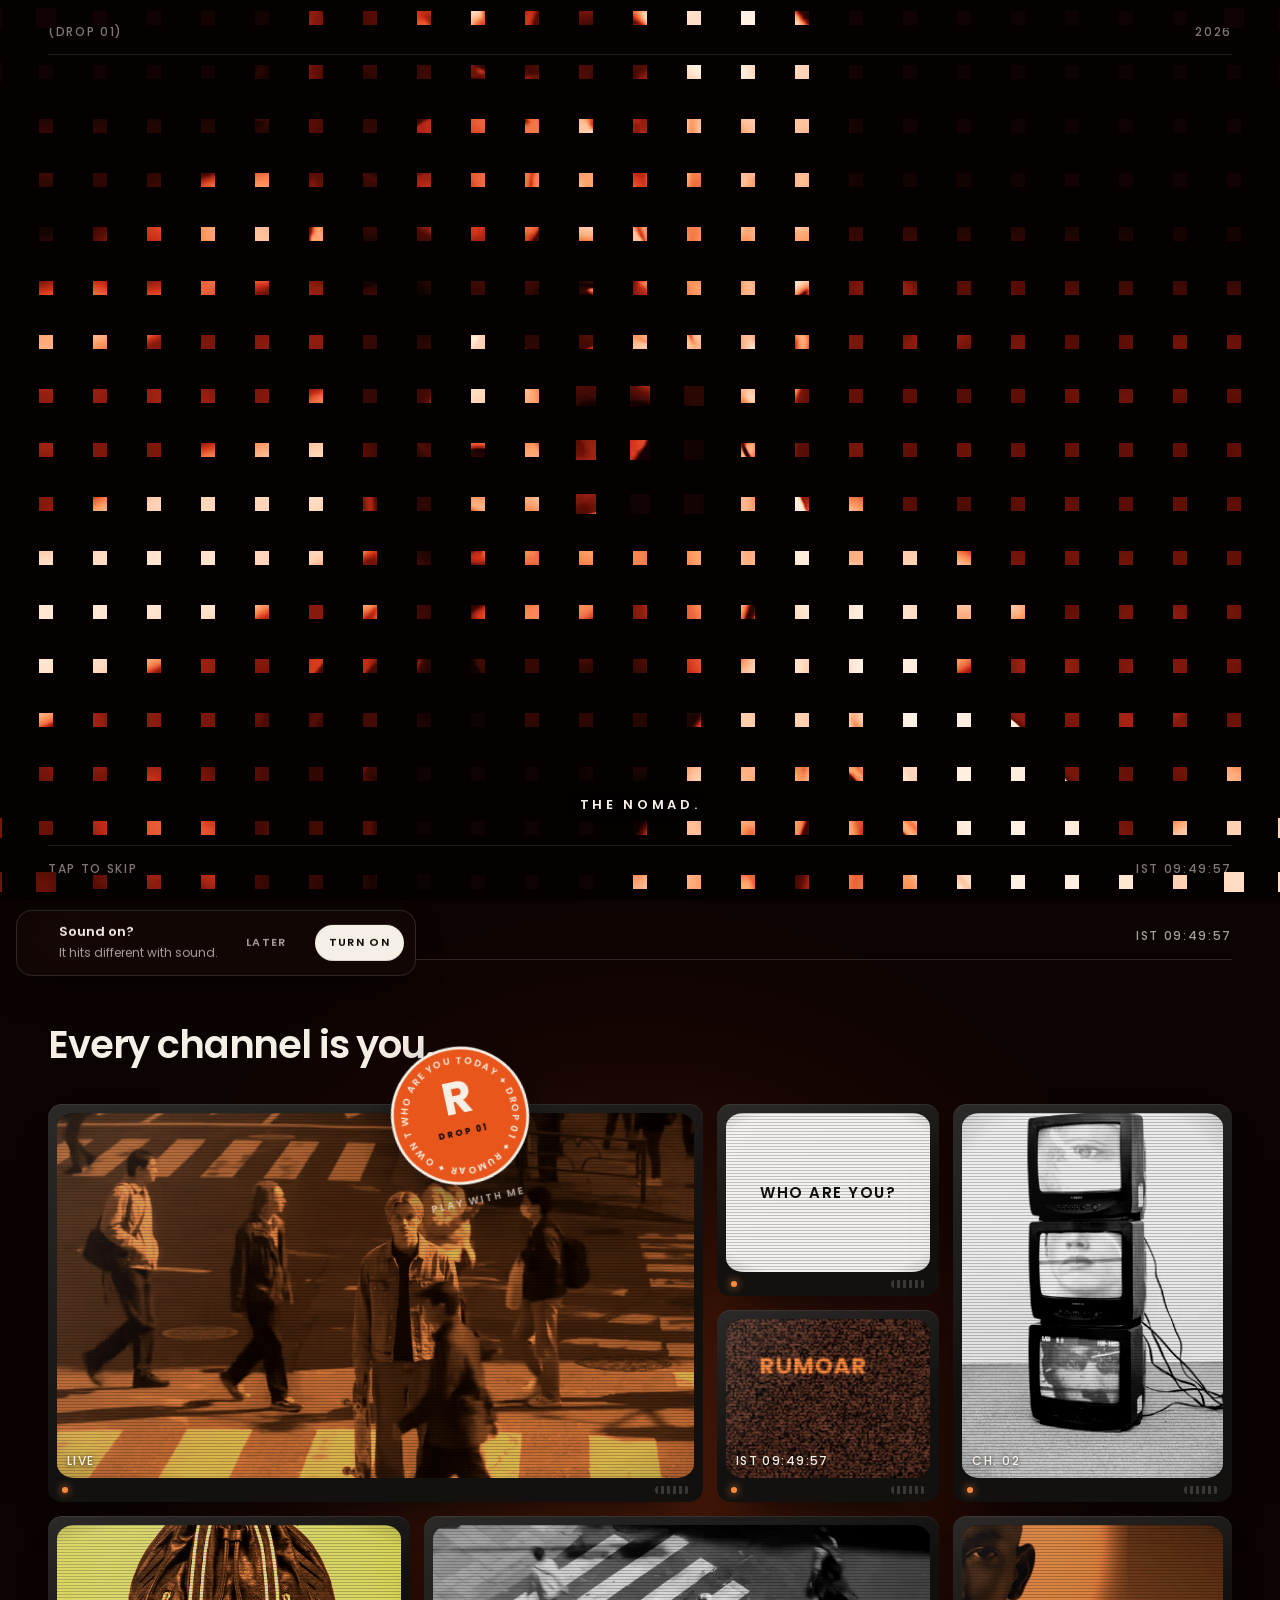
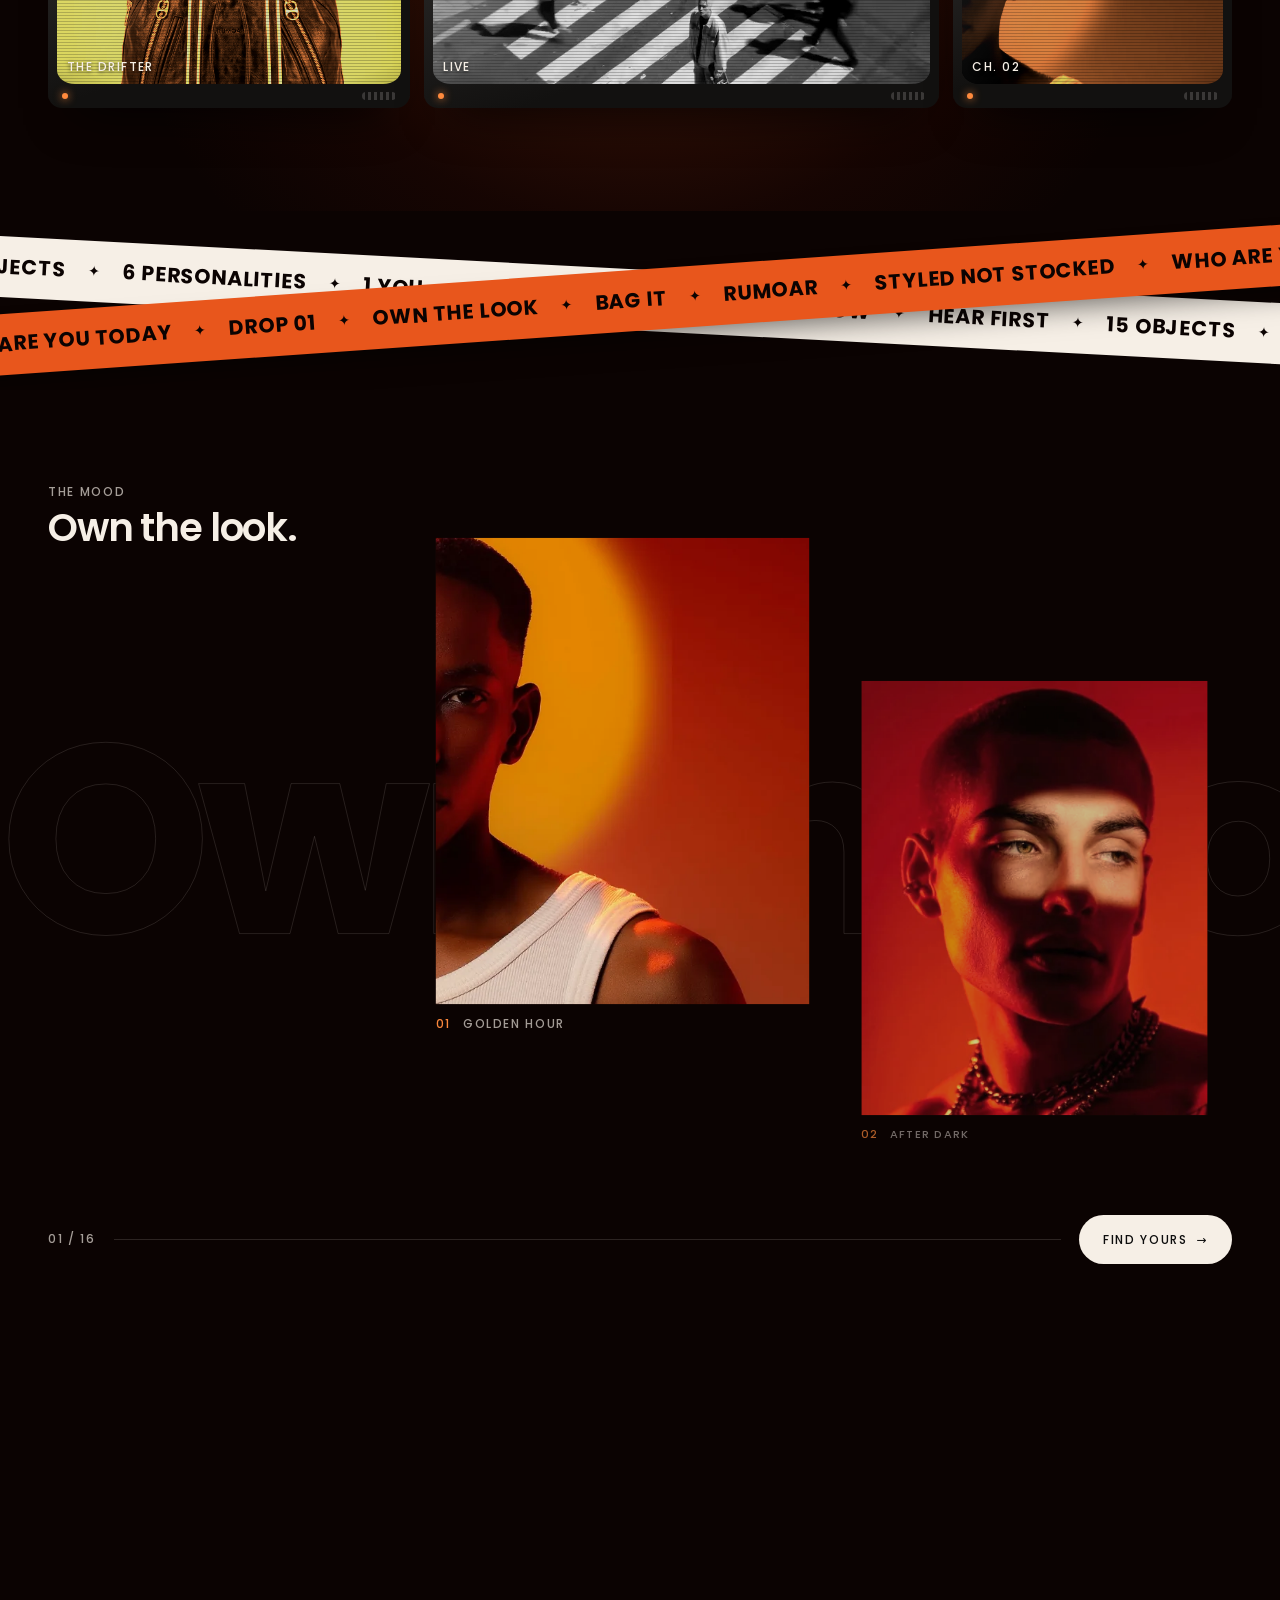
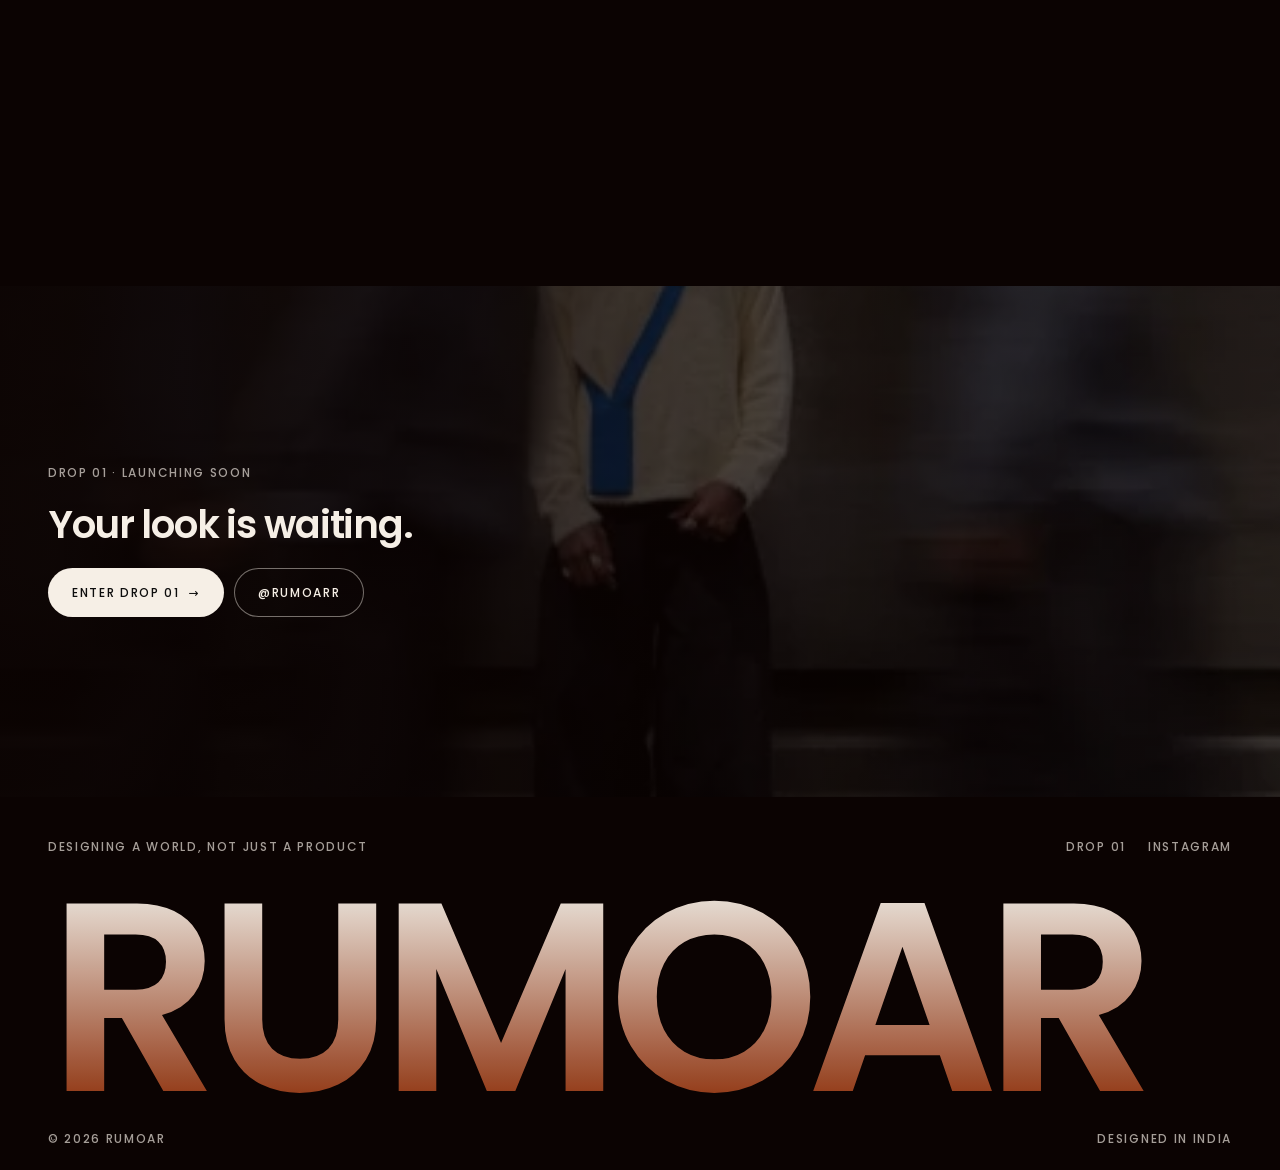
==== commit 97e0f1bd: "Phone spine wordmark you paint with a finger; smoother, longer HD intro Phones: RUMOAR stands up as " ====
--- a/index.html
+++ b/index.html
@@ -41,7 +41,14 @@
       </div>
       <div class="hero__badge flap" id="heroBadge" aria-hidden="true"></div>
       <div class="hero__dim" aria-hidden="true"></div>
-      <div class="hero__word" id="heroWord" aria-hidden="true"><canvas></canvas></div>
+      <div class="hero__word" id="heroWord" aria-hidden="true">
+        <canvas></canvas>
+        <div class="hero__side">
+          <div><span class="hero__side-k">(Drop 01)</span><p class="hero__side-t">Who are you today?</p></div>
+          <div class="hero__side-n"><span class="hero__side-i" id="heroSideI">01 / 06</span><small>The</small><span class="flap" id="heroSideN"></span></div>
+          <span class="hero__side-h"><i></i>Draw on the letters</span>
+        </div>
+      </div>
       <h1 class="sr">RUMOAR</h1>
       <div class="hero__end"><a class="btn btn--cream" href="drop.html">Enter Drop 01 <span aria-hidden="true">→</span></a></div>
     </section>
--- a/css/style.css
+++ b/css/style.css
@@ -112,8 +112,9 @@
 .intro__ui::before { top: 54px; } .intro__ui::after { bottom: 54px; }
 .intro.is-live .intro__ui { opacity: 1; }
 .intro__blocks { position: absolute; inset: 0; width: 100%; height: 100%; }
-.intro__line { position: absolute; left: 0; right: 0; bottom: 84px; margin: 0; text-align: center; color: var(--cream); font-size: var(--fs-label); font-weight: 500; letter-spacing: 0.32em; text-transform: uppercase; pointer-events: none; opacity: 0; transform: translateY(8px); transition: opacity 0.6s var(--ease) 0.5s, transform 0.6s var(--ease) 0.5s; }
+.intro__line { position: absolute; left: 0; right: 0; bottom: 84px; z-index: 2; margin: 0; text-align: center; color: var(--cream); font-size: 13px; font-weight: 600; letter-spacing: 0.28em; text-shadow: 0 1px 14px rgba(0, 0, 0, 0.6); text-transform: uppercase; pointer-events: none; opacity: 0; transform: translateY(8px); transition: opacity 0.3s var(--ease), transform 0.3s var(--ease); }
 .intro.is-live .intro__line { opacity: 1; transform: none; }
+.intro__line.is-swap { opacity: 0; transform: translateY(6px); transition: opacity 0.15s, transform 0.15s; }
 .intro__line.is-out { opacity: 0 !important; transform: translateY(-8px) !important; transition-delay: 0s; transition-duration: 0.35s; }
 .intro.is-leaving { background: transparent; cursor: default; }
 .intro.is-leaving .intro__ui { opacity: 0; }
@@ -138,10 +139,24 @@
 .hero.is-open .hero__dim, .hero.is-open .hero__word { opacity: 1; transform: none; }
 .hero.is-open .hero__word { pointer-events: auto; }
 .hero__word.is-hot { cursor: none; }
+.hero__side { display: none; }
+.hero__word.is-spine { touch-action: pan-y; }
+.hero__word.is-spine .hero__side { display: flex; position: absolute; left: calc(var(--spine-x) + 16px); right: 14px; top: var(--spine-top); height: var(--spine-h); flex-direction: column; justify-content: space-between; color: var(--cream); pointer-events: none; }
+.hero__side-k { display: block; font-size: 11px; font-weight: 500; letter-spacing: 0.16em; text-transform: uppercase; color: var(--orange-2); }
+.hero__side-t { margin: 10px 0 0; font-size: 22px; font-weight: 600; line-height: 1.12; letter-spacing: -0.02em; }
+.hero__side-n { display: grid; gap: 4px; padding-top: 12px; border-top: 1px solid var(--cream-line); }
+.hero__side-i { font-size: 11px; font-weight: 500; letter-spacing: 0.16em; color: var(--cream-2); font-variant-numeric: tabular-nums; }
+.hero__side-n small { margin-top: 8px; font-size: 11px; letter-spacing: 0.16em; text-transform: uppercase; color: var(--cream-2); }
+.hero__side-n .flap { font-size: 13px; font-weight: 600; letter-spacing: 0.02em; }
+.hero__side-n .flap__c { width: 0.74em; }
+.hero__side-h { display: flex; align-items: center; gap: 8px; font-size: 10px; font-weight: 600; letter-spacing: 0.18em; text-transform: uppercase; color: var(--cream-2); transition: opacity 0.6s; }
+.hero__side-h i { width: 8px; height: 8px; border-radius: 50%; background: var(--orange-2); box-shadow: 0 0 0 0 rgba(255, 138, 61, 0.6); animation: tapHint 1.8s infinite; }
+@keyframes tapHint { 70% { box-shadow: 0 0 0 10px rgba(255, 138, 61, 0); } 100% { box-shadow: 0 0 0 0 rgba(255, 138, 61, 0); } }
+.hero__word.is-touched .hero__side-h { opacity: 0.35; }
 .hero__end { position: absolute; left: 0; right: 0; bottom: 0; z-index: 3; padding: 0 var(--gut) 34px; display: flex; justify-content: center; opacity: 0; transform: translateY(14px); transition: opacity 0.8s var(--ease) 0.6s, transform 0.8s var(--ease) 0.6s; pointer-events: none; }
 .hero.is-open .hero__end { opacity: 1; transform: none; }
 .hero.is-open .hero__end .btn { pointer-events: auto; }
-@media (max-width: 699px) { .hero__end { padding-bottom: 40px; } }
+@media (max-width: 699px) { .hero__end { padding: 0 14px 40px; justify-content: flex-start; } }
 .sr { position: absolute; width: 1px; height: 1px; overflow: hidden; clip: rect(0 0 0 0); white-space: nowrap; }
 
 /* ── on air: TV wall ─────────────────────────────────────── */
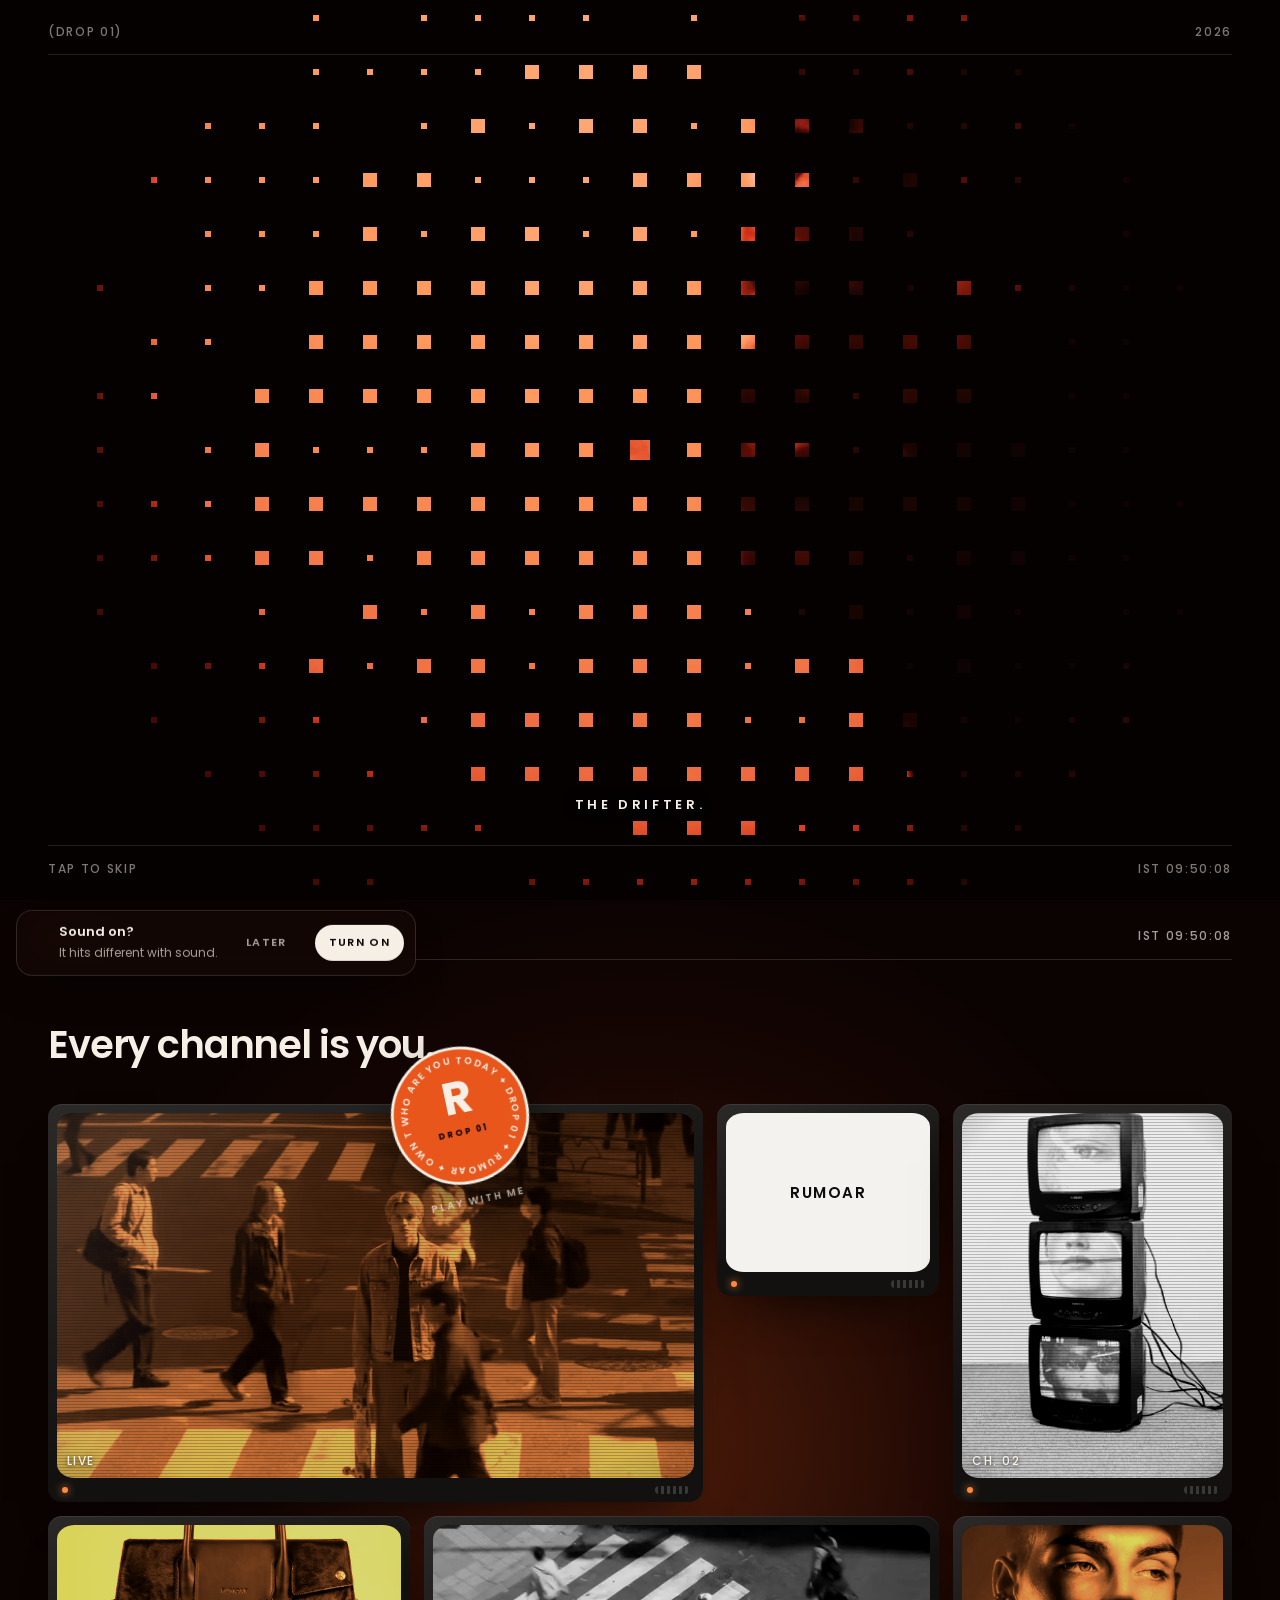
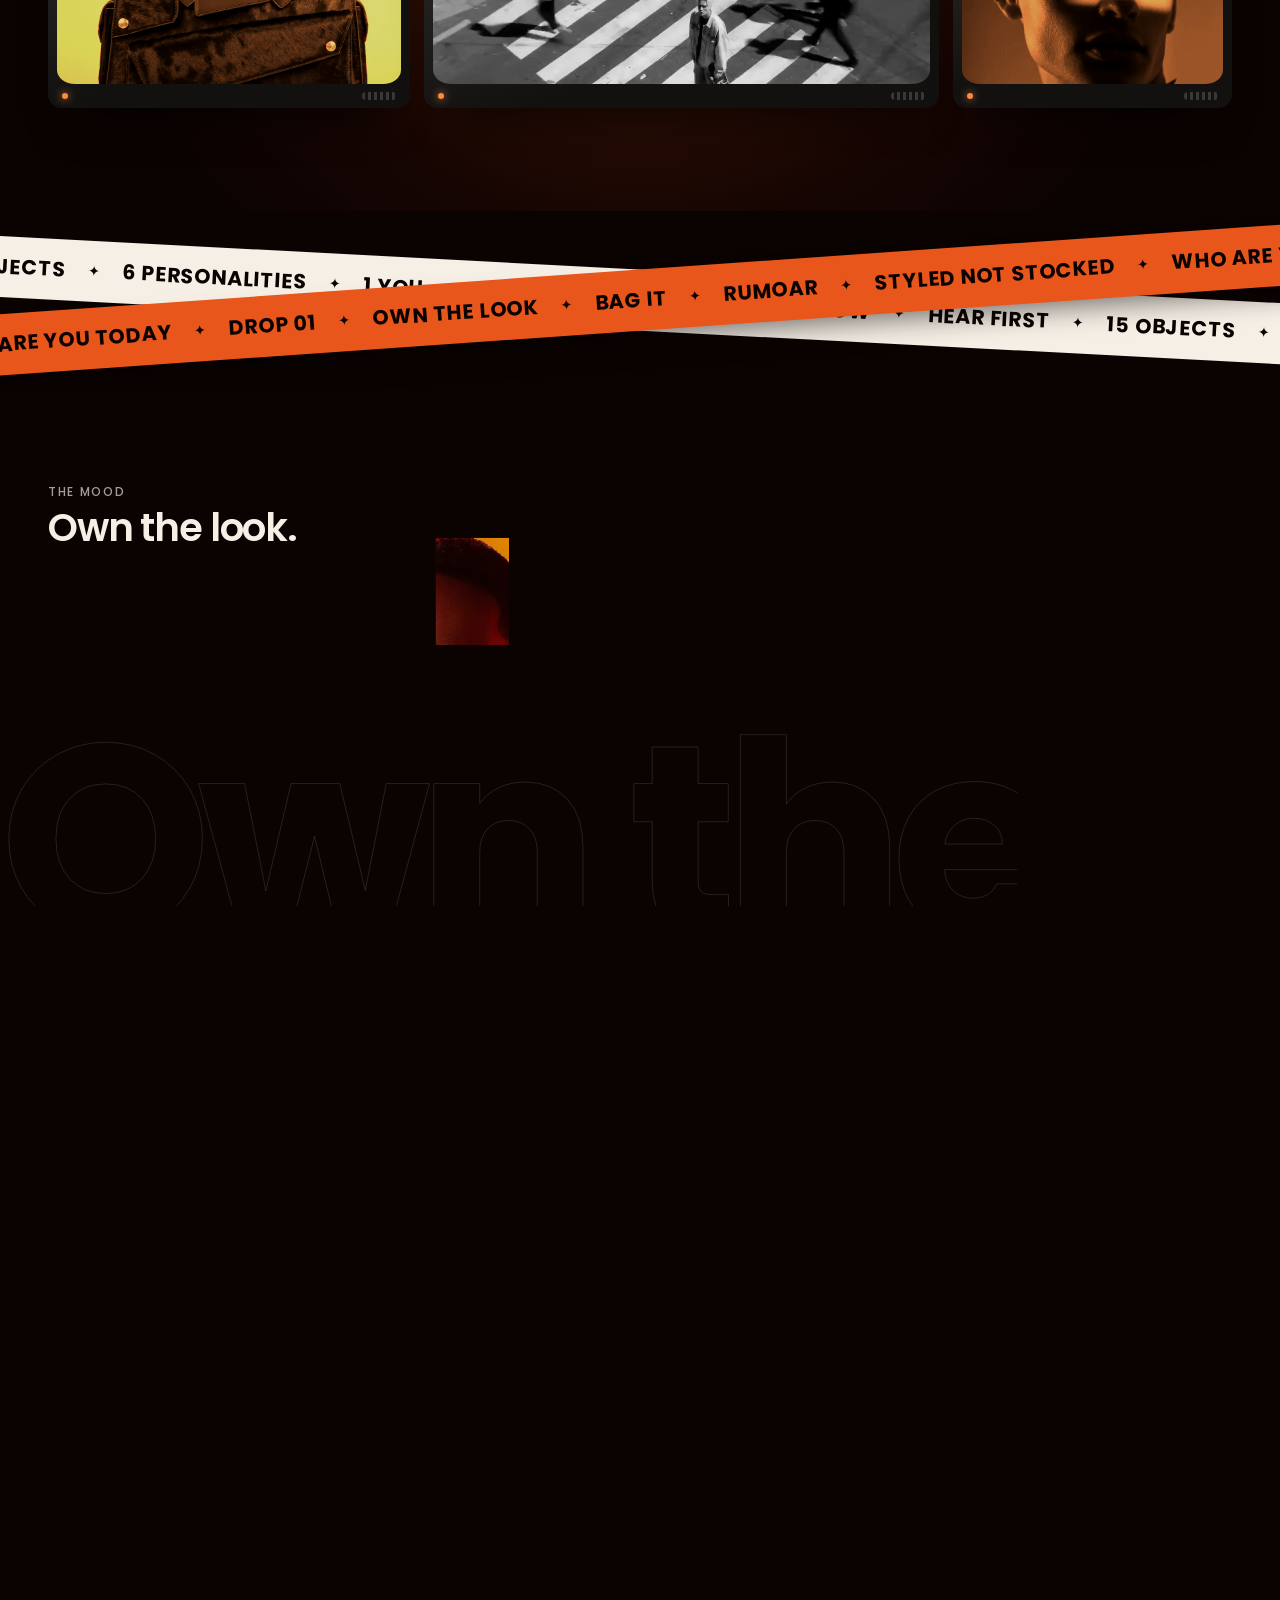
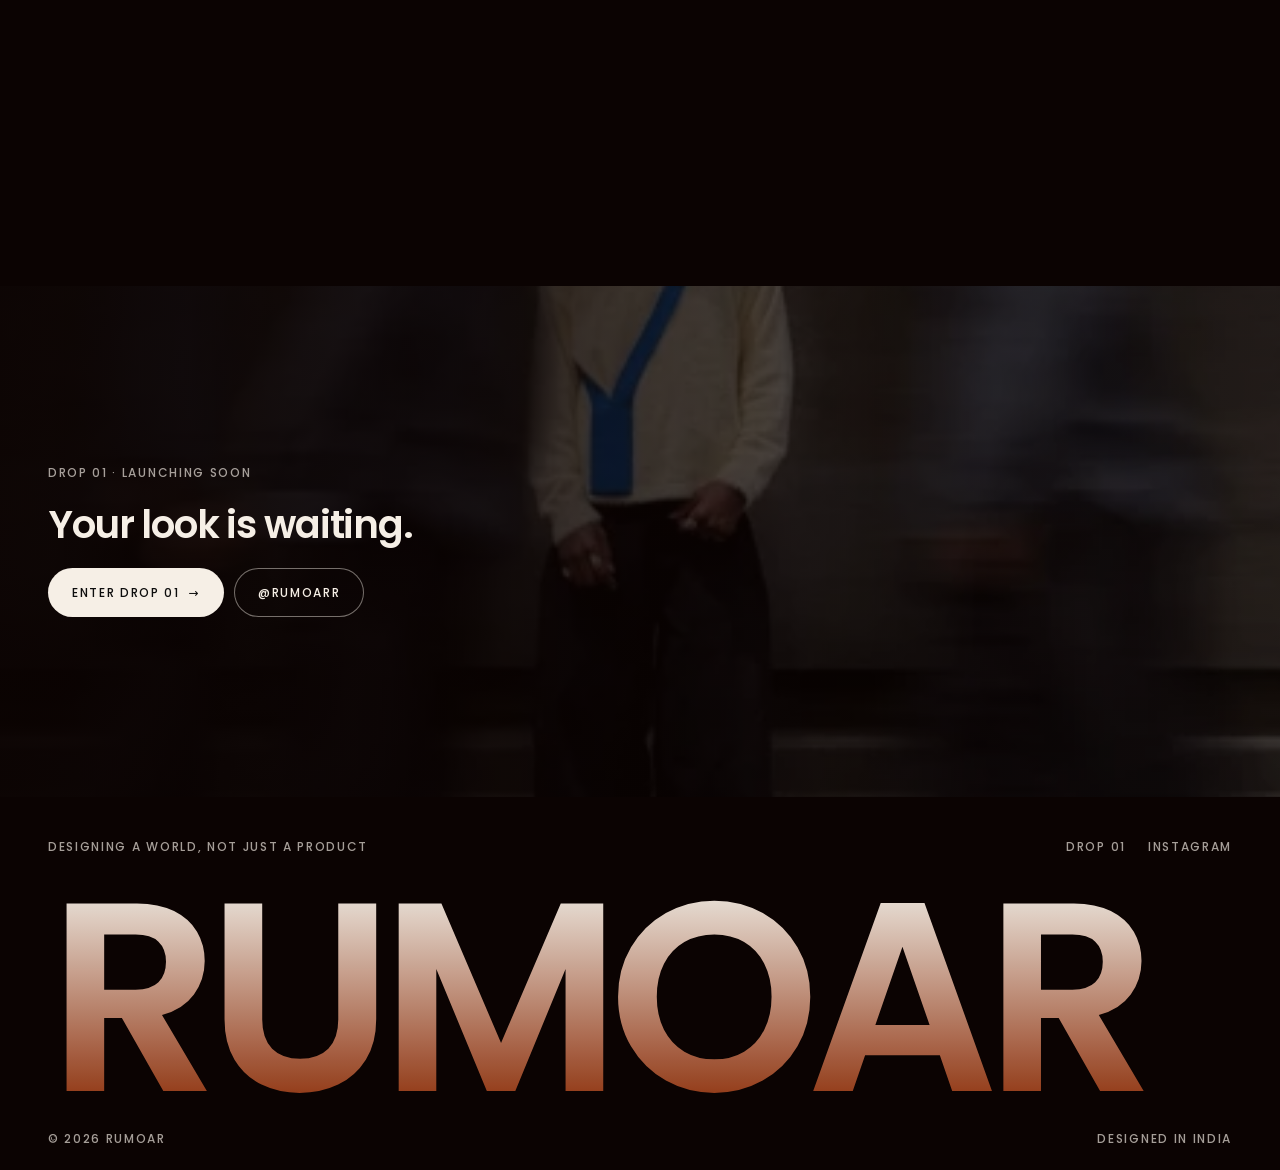
==== commit d89d865c: "Phone hero as a poster: masthead wordmark, changing full-bleed face, accent name, editorial block Co" ====
--- a/index.html
+++ b/index.html
@@ -13,7 +13,7 @@
   <link rel="icon" href="assets/favicon.svg" type="image/svg+xml" />
   <link rel="preconnect" href="https://fonts.googleapis.com" />
   <link rel="preconnect" href="https://fonts.gstatic.com" crossorigin />
-  <link href="https://fonts.googleapis.com/css2?family=Poppins:ital,wght@0,300;0,400;0,500;0,600;0,700;1,300&display=swap" rel="stylesheet" />
+  <link href="https://fonts.googleapis.com/css2?family=Poppins:ital,wght@0,300;0,400;0,500;0,600;0,700;1,200;1,300&display=swap" rel="stylesheet" />
   <link rel="stylesheet" href="css/style.css" />
   <script>
     (function () {
@@ -41,13 +41,18 @@
       </div>
       <div class="hero__badge flap" id="heroBadge" aria-hidden="true"></div>
       <div class="hero__dim" aria-hidden="true"></div>
+      <div class="hero__poster" id="heroPoster" aria-hidden="true">
+        <canvas></canvas>
+        <span class="hero__script" id="heroScript">Maverick</span>
+        <div class="hero__meta">
+          <span class="hero__inf">∞</span>
+          <p class="hero__l1">Bombay, India, <small>2026</small></p>
+          <p class="hero__l2">( Drop 01 ) <b>Own the look</b></p>
+          <p class="hero__l3"><span id="heroIdx">01</span> / 07 · <span id="heroWho">The Maverick</span></p>
+        </div>
+      </div>
       <div class="hero__word" id="heroWord" aria-hidden="true">
         <canvas></canvas>
-        <div class="hero__side">
-          <div><span class="hero__side-k">(Drop 01)</span><p class="hero__side-t">Who are you today?</p></div>
-          <div class="hero__side-n"><span class="hero__side-i" id="heroSideI">01 / 06</span><small>The</small><span class="flap" id="heroSideN"></span></div>
-          <span class="hero__side-h"><i></i>Draw on the letters</span>
-        </div>
       </div>
       <h1 class="sr">RUMOAR</h1>
       <div class="hero__end"><a class="btn btn--cream" href="drop.html">Enter Drop 01 <span aria-hidden="true">→</span></a></div>
--- a/css/style.css
+++ b/css/style.css
@@ -139,24 +139,31 @@
 .hero.is-open .hero__dim, .hero.is-open .hero__word { opacity: 1; transform: none; }
 .hero.is-open .hero__word { pointer-events: auto; }
 .hero__word.is-hot { cursor: none; }
-.hero__side { display: none; }
-.hero__word.is-spine { touch-action: pan-y; }
-.hero__word.is-spine .hero__side { display: flex; position: absolute; left: calc(var(--spine-x) + 16px); right: 14px; top: var(--spine-top); height: var(--spine-h); flex-direction: column; justify-content: space-between; color: var(--cream); pointer-events: none; }
-.hero__side-k { display: block; font-size: 11px; font-weight: 500; letter-spacing: 0.16em; text-transform: uppercase; color: var(--orange-2); }
-.hero__side-t { margin: 10px 0 0; font-size: 22px; font-weight: 600; line-height: 1.12; letter-spacing: -0.02em; }
-.hero__side-n { display: grid; gap: 4px; padding-top: 12px; border-top: 1px solid var(--cream-line); }
-.hero__side-i { font-size: 11px; font-weight: 500; letter-spacing: 0.16em; color: var(--cream-2); font-variant-numeric: tabular-nums; }
-.hero__side-n small { margin-top: 8px; font-size: 11px; letter-spacing: 0.16em; text-transform: uppercase; color: var(--cream-2); }
-.hero__side-n .flap { font-size: 13px; font-weight: 600; letter-spacing: 0.02em; }
-.hero__side-n .flap__c { width: 0.74em; }
-.hero__side-h { display: flex; align-items: center; gap: 8px; font-size: 10px; font-weight: 600; letter-spacing: 0.18em; text-transform: uppercase; color: var(--cream-2); transition: opacity 0.6s; }
-.hero__side-h i { width: 8px; height: 8px; border-radius: 50%; background: var(--orange-2); box-shadow: 0 0 0 0 rgba(255, 138, 61, 0.6); animation: tapHint 1.8s infinite; }
-@keyframes tapHint { 70% { box-shadow: 0 0 0 10px rgba(255, 138, 61, 0); } 100% { box-shadow: 0 0 0 0 rgba(255, 138, 61, 0); } }
-.hero__word.is-touched .hero__side-h { opacity: 0.35; }
+.hero__poster { display: none; }
+.hero__word.is-mast { touch-action: pan-y; }
+@media (max-width: 699px) {
+  .hero__poster { display: block; position: absolute; inset: 0; z-index: 1; opacity: 0; transition: opacity 1.2s var(--ease); pointer-events: none; }
+  .hero.is-open .hero__poster.is-live { opacity: 1; }
+  .hero__poster canvas { position: absolute; inset: 0; width: 100%; height: 100%; }
+  .hero__poster::after { content: ""; position: absolute; inset: 0; background: linear-gradient(180deg, rgba(11, 3, 2, 0.82) 0%, rgba(11, 3, 2, 0.2) 34%, rgba(11, 3, 2, 0) 50%, rgba(11, 3, 2, 0.55) 74%, rgba(11, 3, 2, 0.92) 100%); }
+  .hero__script { position: absolute; z-index: 2; right: 14px; top: 47%; font-size: clamp(60px, 20vw, 104px); font-style: italic; font-weight: 300; letter-spacing: -0.055em; line-height: 1; color: var(--orange-2); text-shadow: 0 6px 30px rgba(0, 0, 0, 0.35); transform: rotate(-6deg); transform-origin: right center; transition: opacity 0.38s var(--ease), transform 0.6s var(--ease), filter 0.38s; }
+  .hero__script.is-out { opacity: 0; transform: rotate(-6deg) translateY(14px); filter: blur(6px); }
+  .hero__meta { position: absolute; z-index: 2; left: 14px; right: 14px; bottom: 112px; color: var(--cream); text-transform: uppercase; }
+  .hero__meta p { margin: 0; line-height: 1.12; }
+  .hero__inf { display: block; font-size: 20px; line-height: 1; color: var(--cream-2); margin-bottom: 6px; }
+  .hero__l1 { font-size: 26px; font-weight: 600; letter-spacing: -0.02em; }
+  .hero__l1 small { font-size: 11px; font-weight: 500; letter-spacing: 0.1em; color: var(--cream-2); vertical-align: 2px; }
+  .hero__l2 { font-size: 18px; font-weight: 300; letter-spacing: 0.02em; margin-top: 4px !important; }
+  .hero__l2 b { font-weight: 600; }
+  .hero__l3 { margin-top: 12px !important; font-size: 10px; font-weight: 500; letter-spacing: 0.2em; color: var(--cream-2); font-variant-numeric: tabular-nums; }
+  .hero__l3 span:last-child { color: var(--orange-2); }
+  .hero.is-open .hero__dim { opacity: 0.6; }
+  .hero__end { padding: 0 14px 40px; justify-content: flex-start; }
+}
 .hero__end { position: absolute; left: 0; right: 0; bottom: 0; z-index: 3; padding: 0 var(--gut) 34px; display: flex; justify-content: center; opacity: 0; transform: translateY(14px); transition: opacity 0.8s var(--ease) 0.6s, transform 0.8s var(--ease) 0.6s; pointer-events: none; }
 .hero.is-open .hero__end { opacity: 1; transform: none; }
 .hero.is-open .hero__end .btn { pointer-events: auto; }
-@media (max-width: 699px) { .hero__end { padding: 0 14px 40px; justify-content: flex-start; } }
+
 .sr { position: absolute; width: 1px; height: 1px; overflow: hidden; clip: rect(0 0 0 0); white-space: nowrap; }
 
 /* ── on air: TV wall ─────────────────────────────────────── */
@@ -400,3 +407,5 @@
 .soundask__no { background: transparent; color: var(--cream-2); }
 .soundask__yes { background: var(--cream); color: var(--ember); }
 .soundask__yes:hover { background: var(--orange); color: #fff; }
+
+@media (max-width: 389px) { .nav__drop { display: none; } }
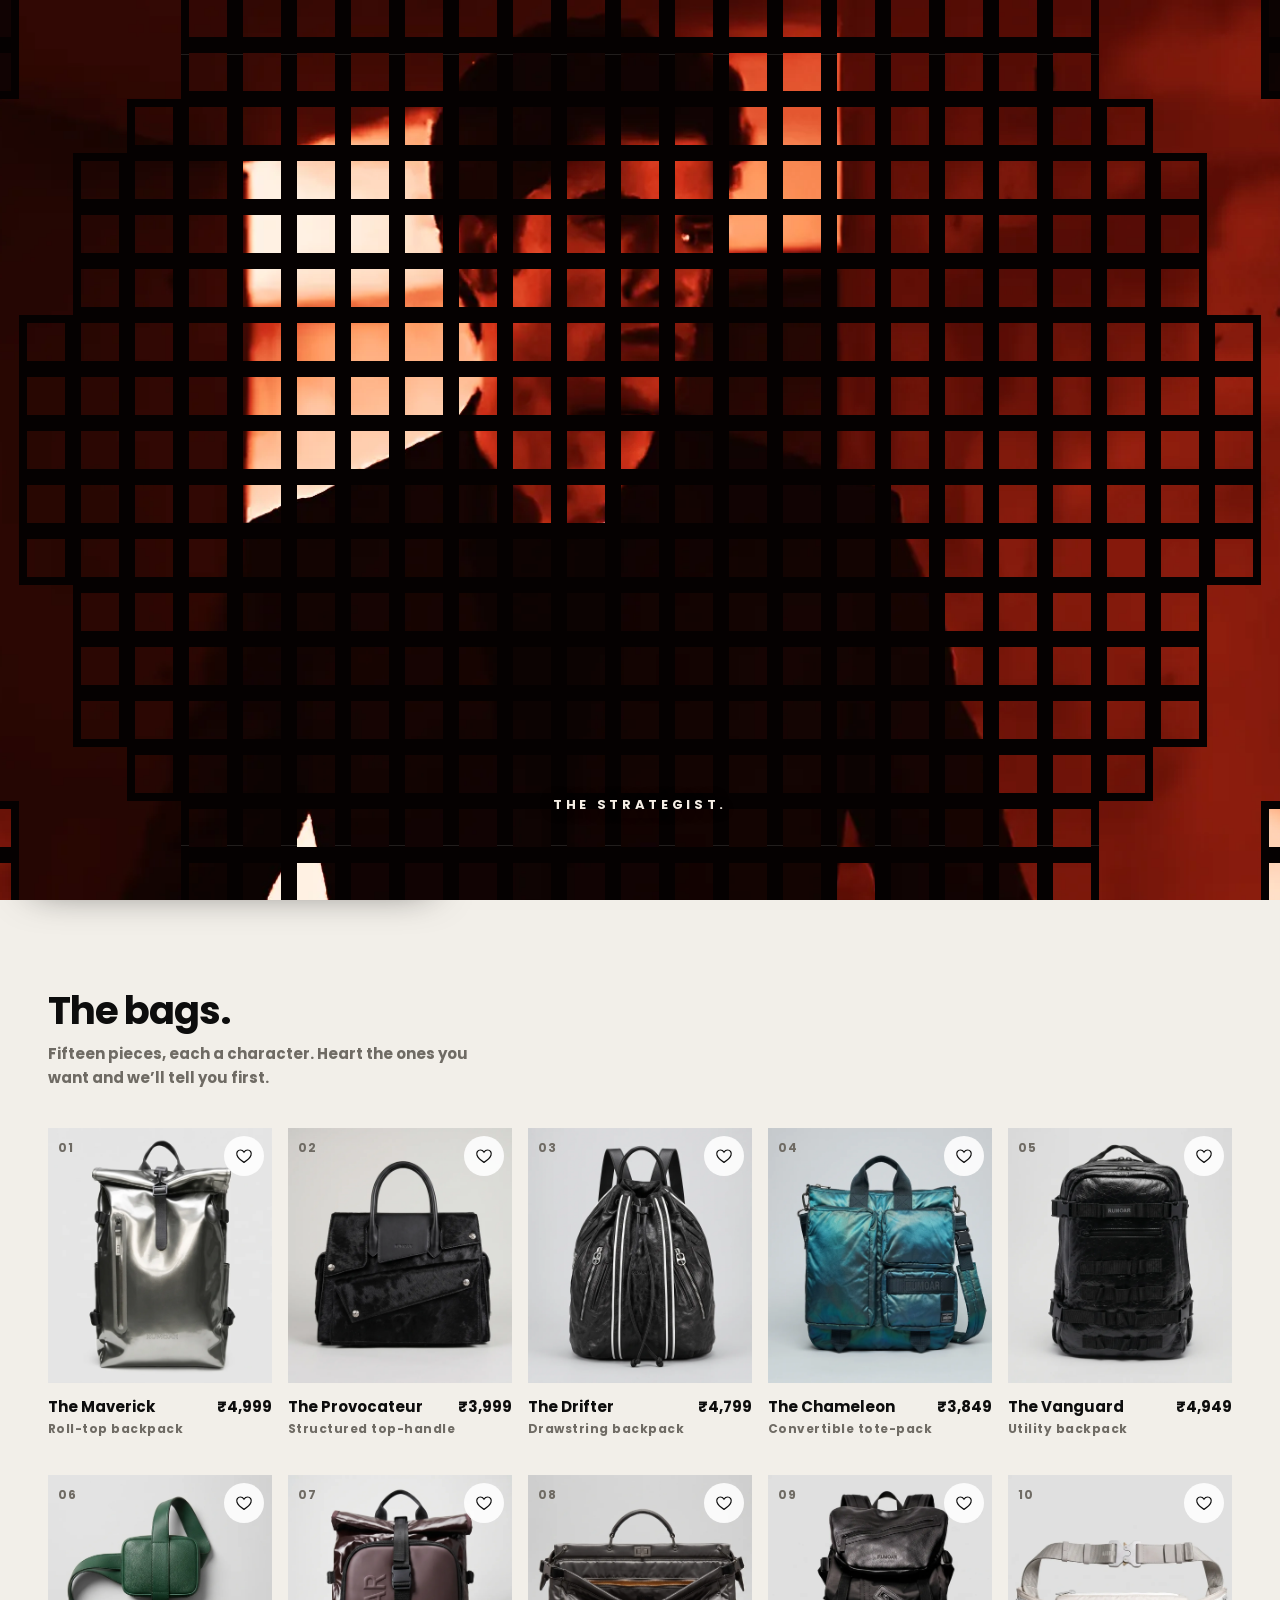
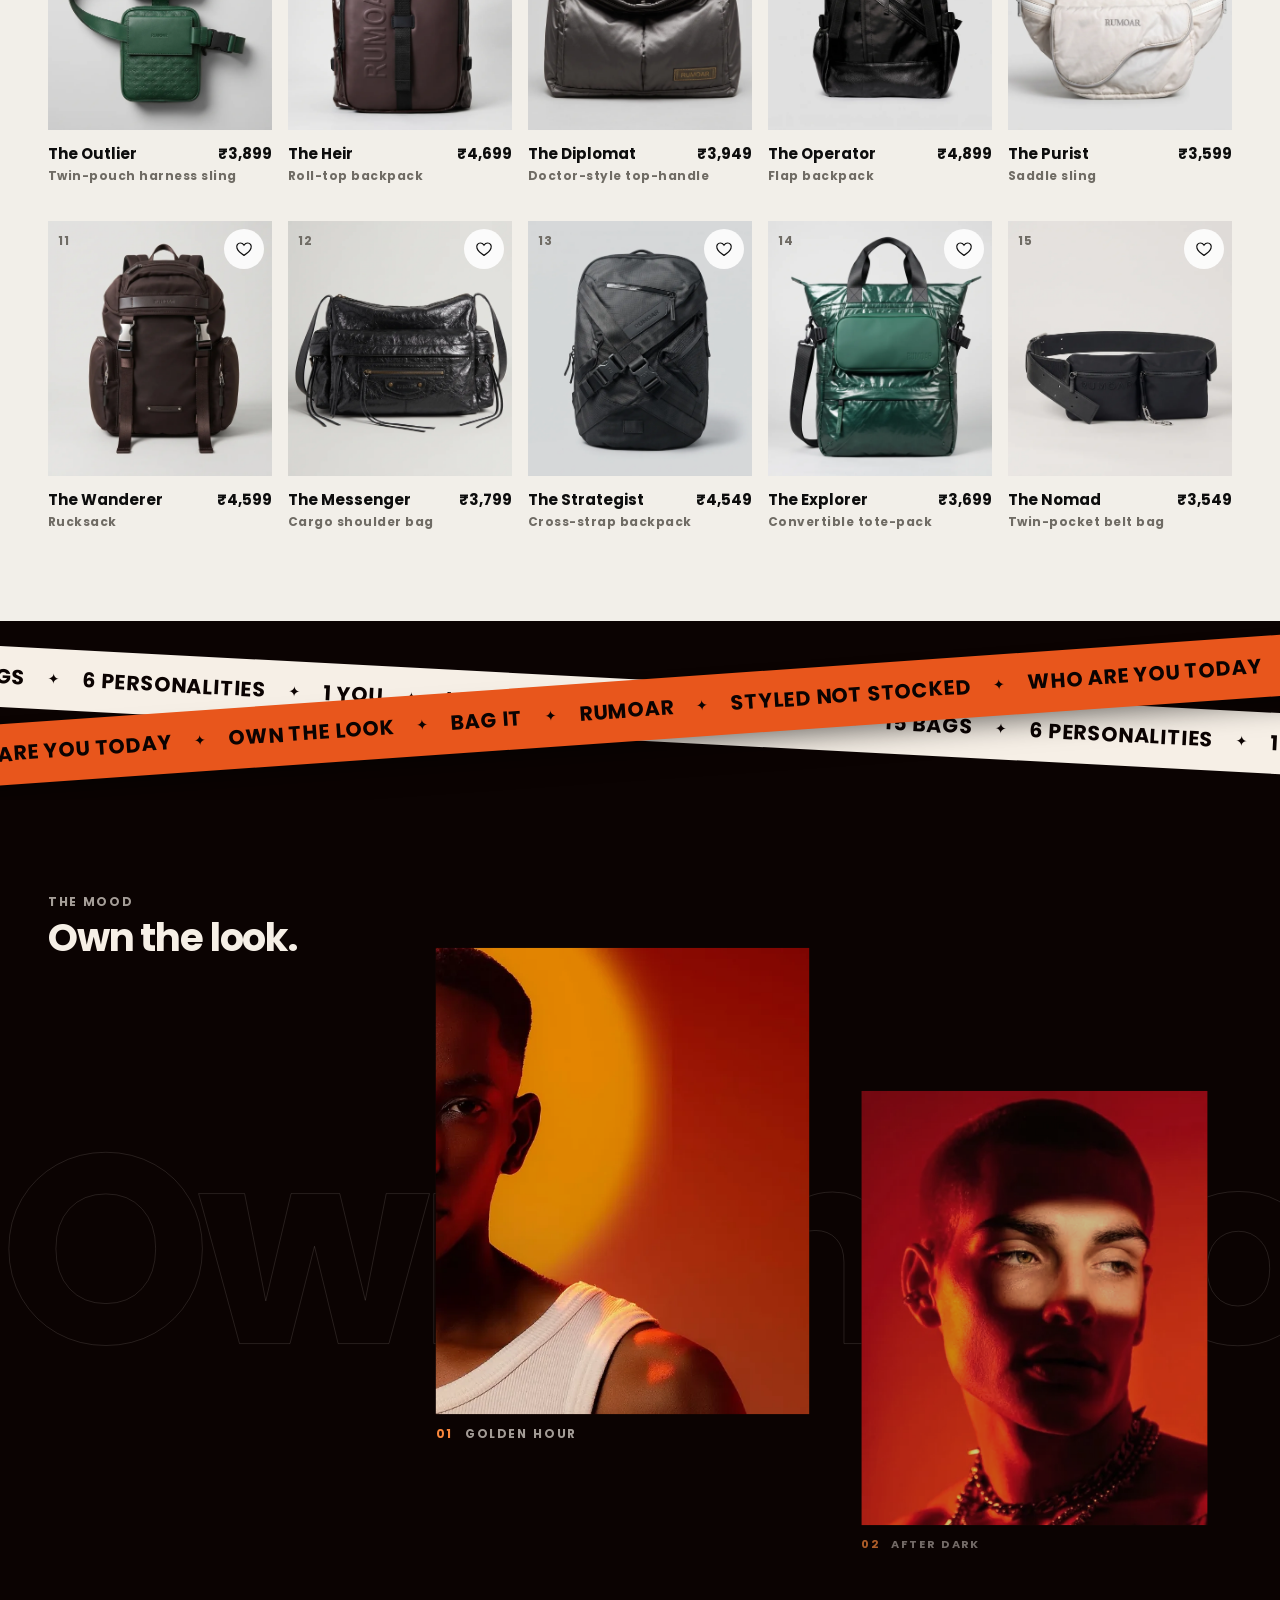
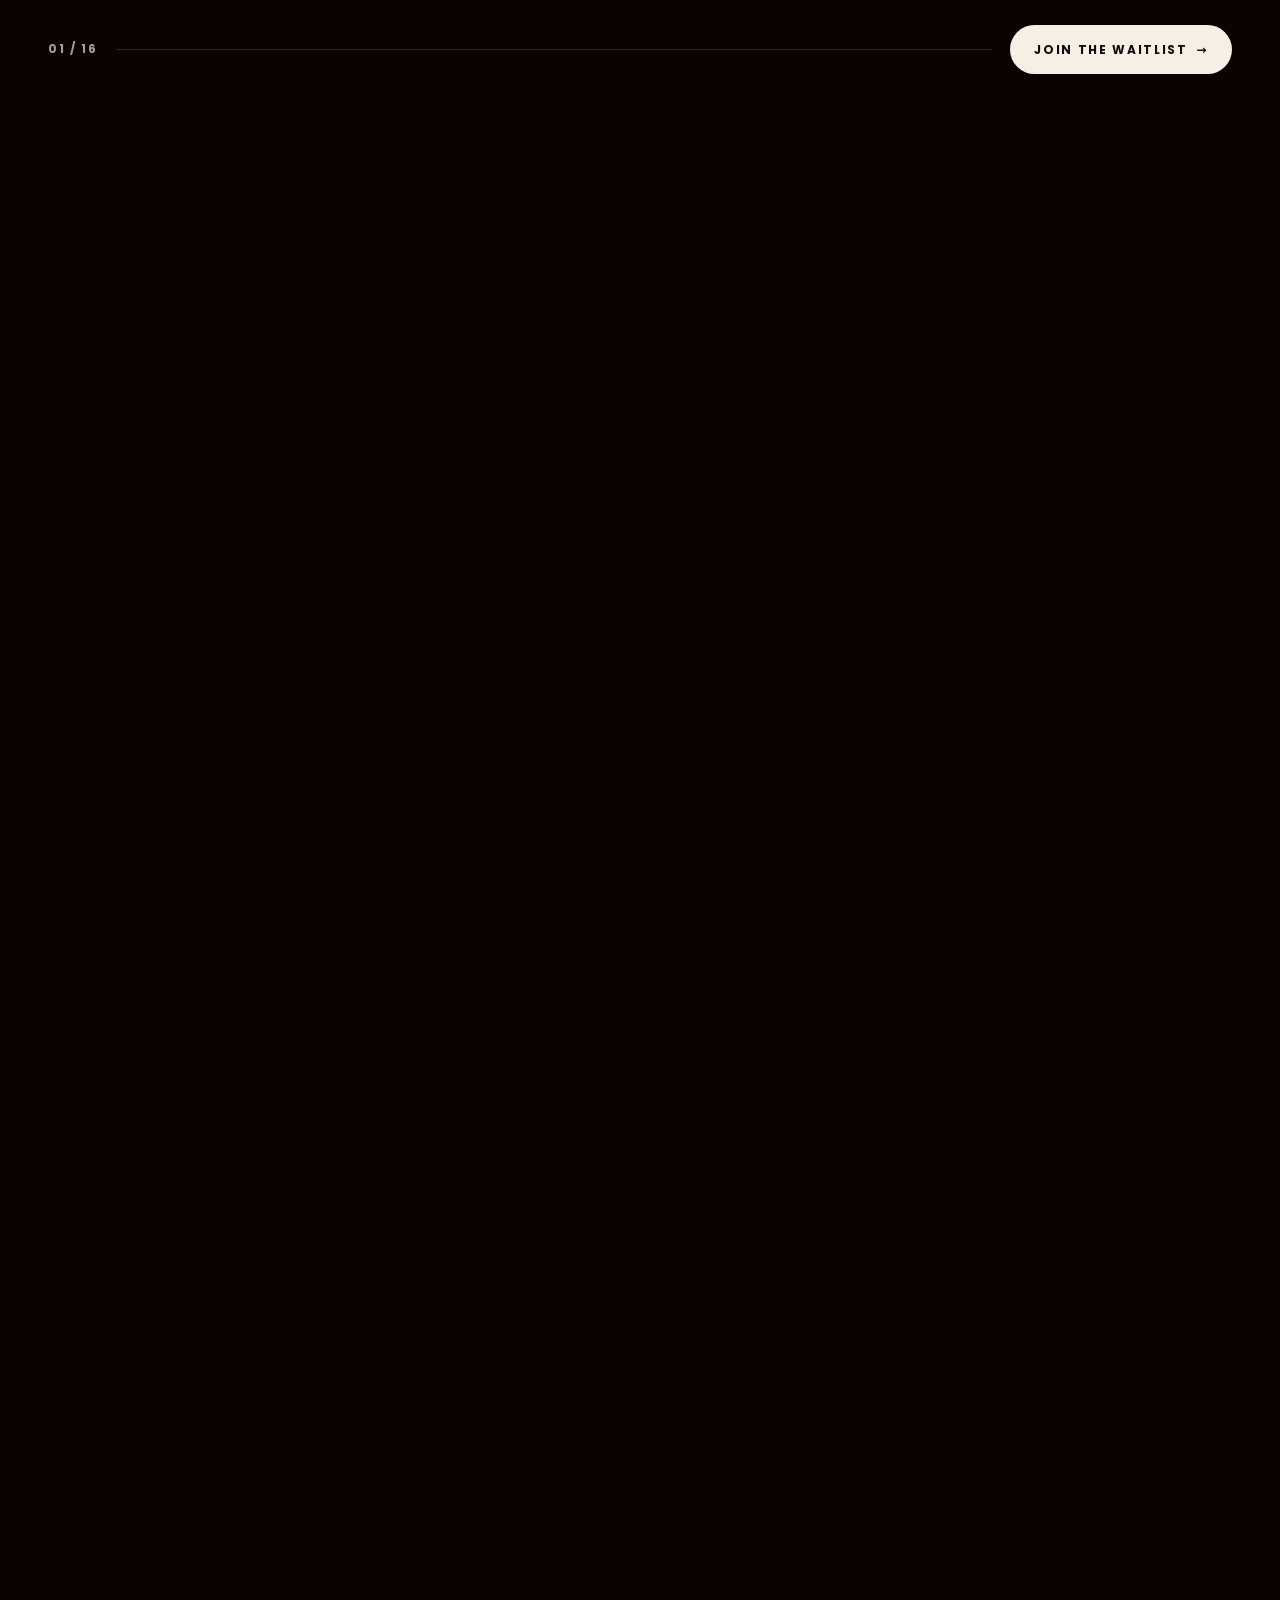
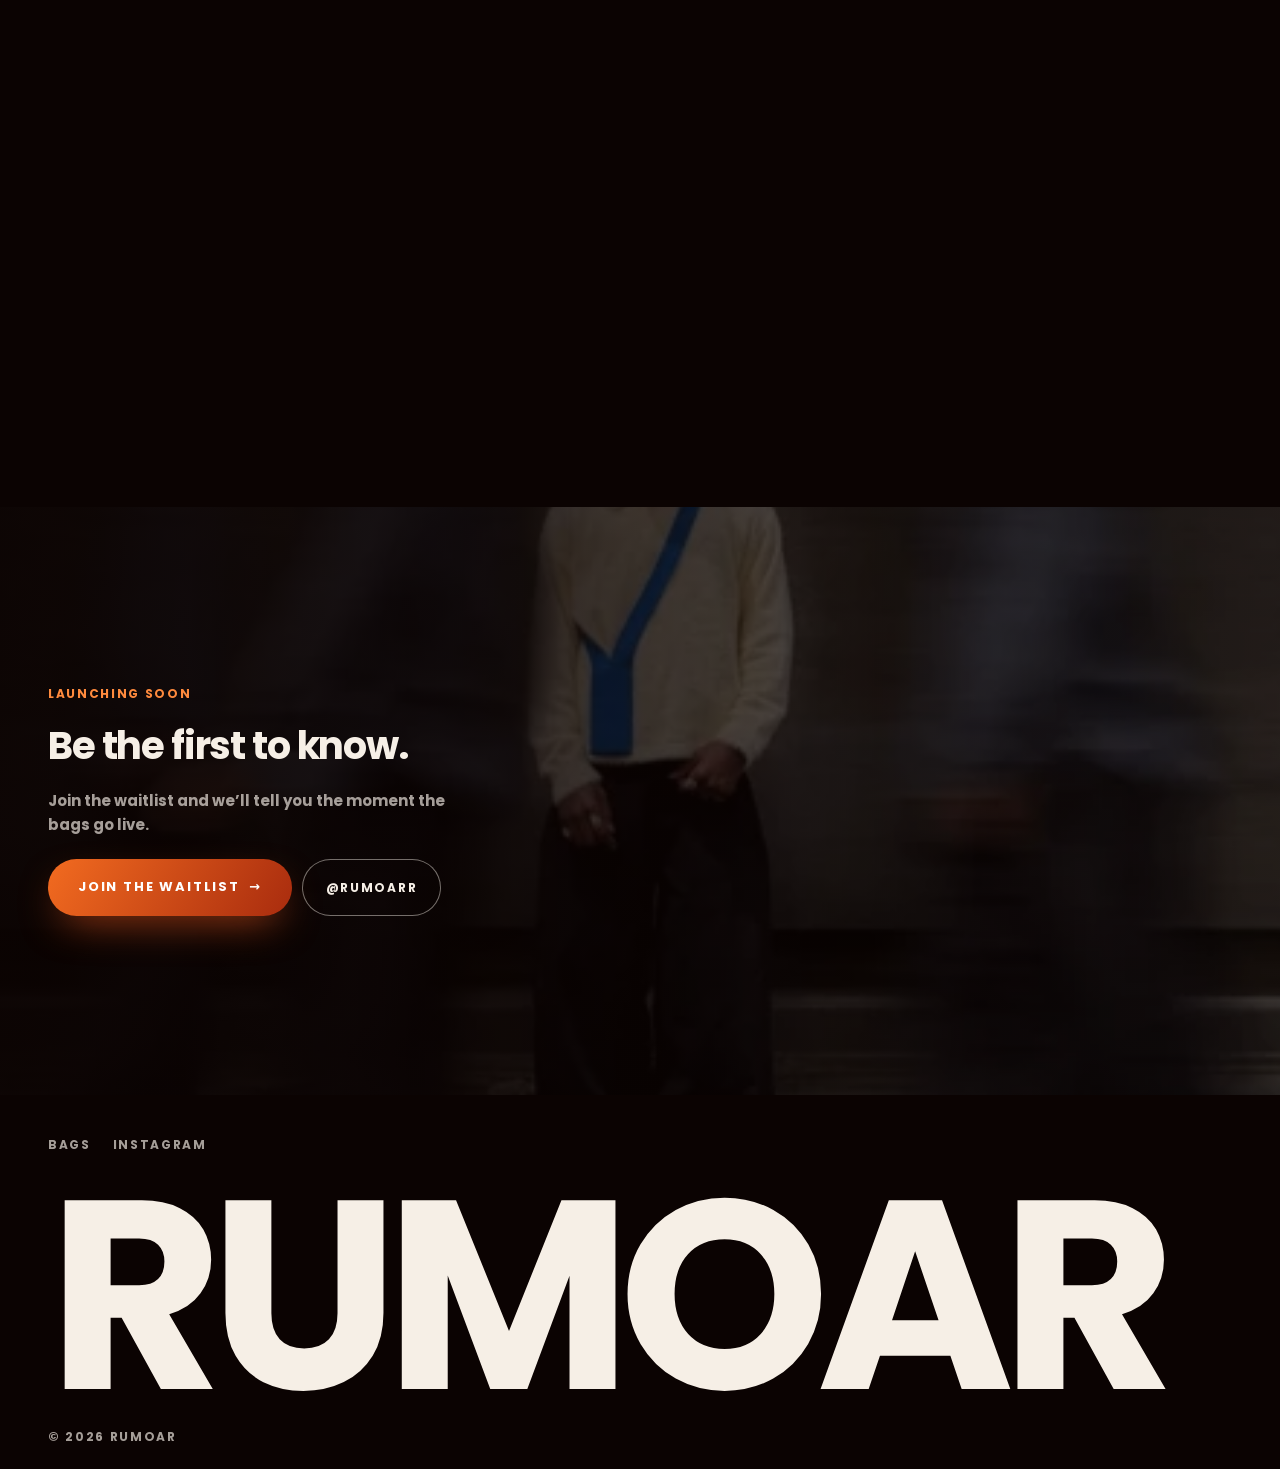
==== commit e80e2d2a: "Cleaner flow: waitlist first, bags right after the hero, bold type everywhere, live pixel-bag favico" ====
--- a/index.html
+++ b/index.html
@@ -4,30 +4,31 @@
   <meta charset="utf-8" />
   <meta name="viewport" content="width=device-width, initial-scale=1, viewport-fit=cover" />
   <title>RUMOAR · Who are you today?</title>
-  <meta name="description" content="RUMOAR is a design-first men's accessories house. Drop 01: fifteen bags, each a character. Join the list, build your wishlist, hear first at launch." />
+  <meta name="description" content="RUMOAR is a design-first men's accessories house. Fifteen bags, each a character. Join the waitlist and hear first at launch." />
   <meta name="theme-color" content="#0b0302" />
   <meta property="og:title" content="RUMOAR · Who are you today?" />
-  <meta property="og:description" content="Drop 01: fifteen bags, each a character. Join the list and hear first at launch." />
+  <meta property="og:description" content="Fifteen bags, each a character. Join the waitlist and hear first at launch." />
   <meta property="og:image" content="assets/og.jpg" />
   <meta name="twitter:card" content="summary_large_image" />
   <link rel="icon" href="assets/favicon.svg" type="image/svg+xml" />
+  <link rel="apple-touch-icon" href="assets/apple-touch-icon.png" />
   <link rel="preconnect" href="https://fonts.googleapis.com" />
   <link rel="preconnect" href="https://fonts.gstatic.com" crossorigin />
-  <link href="https://fonts.googleapis.com/css2?family=Poppins:ital,wght@0,300;0,400;0,500;0,600;0,700;1,200;1,300&display=swap" rel="stylesheet" />
+  <link href="https://fonts.googleapis.com/css2?family=Poppins:wght@700&display=swap" rel="stylesheet" />
   <link rel="stylesheet" href="css/style.css" />
   <script>
     (function () {
       var d = document.documentElement; d.classList.add("js");
-      var seen = false; try { seen = sessionStorage.getItem("rumoar.intro.v2") === "1"; } catch (e) {}
+      var seen = false; try { seen = sessionStorage.getItem("rumoar.intro.v3") === "1"; } catch (e) {}
       if (!seen && !matchMedia("(prefers-reduced-motion: reduce)").matches) d.classList.add("is-intro");
     })();
   </script>
 </head>
 <body data-page="home">
-  <a class="skip" href="#onair">Skip to content</a>
+  <a class="skip" href="#bags">Skip to content</a>
 
   <div class="intro" id="intro" aria-hidden="true">
-    <div class="intro__ui"><span>(Drop 01)</span><span>2026</span><span>Tap to skip</span><span data-clock>IST</span></div>
+    <div class="intro__ui"><span>RUMOAR</span><span>2026</span><span>Tap to skip</span><span data-clock>IST</span></div>
     <canvas class="intro__blocks"></canvas>
     <p class="intro__line">Who are you today?</p>
   </div>
@@ -43,48 +44,32 @@
       <div class="hero__dim" aria-hidden="true"></div>
       <div class="hero__poster" id="heroPoster" aria-hidden="true">
         <canvas></canvas>
-        <span class="hero__script" id="heroScript">Maverick</span>
-        <div class="hero__meta">
-          <span class="hero__inf">∞</span>
-          <p class="hero__l1">Bombay, India, <small>2026</small></p>
-          <p class="hero__l2">( Drop 01 ) <b>Own the look</b></p>
-          <p class="hero__l3"><span id="heroIdx">01</span> / 07 · <span id="heroWho">The Maverick</span></p>
-        </div>
       </div>
       <div class="hero__word" id="heroWord" aria-hidden="true">
         <canvas></canvas>
       </div>
       <h1 class="sr">RUMOAR</h1>
-      <div class="hero__end"><a class="btn btn--cream" href="drop.html">Enter Drop 01 <span aria-hidden="true">→</span></a></div>
-    </section>
-
-    <section class="tv" id="onair" data-dark>
-      <div class="bar bar--dark"><span><i class="pulse"></i>On air</span><span data-clock>IST</span></div>
-      <h2 class="head rv">Every channel is you.</h2>
-      <button class="sticker" id="sticker" type="button" aria-label="RUMOAR sticker. Drag it anywhere.">
-        <svg viewBox="0 0 200 200" aria-hidden="true">
-          <defs><path id="ring" d="M100,100 m-74,0 a74,74 0 1,1 148,0 a74,74 0 1,1 -148,0" /></defs>
-          <circle cx="100" cy="100" r="96" class="sticker__base" />
-          <g class="sticker__spin"><text><textPath href="#ring">WHO ARE YOU TODAY ✦ DROP 01 ✦ RUMOAR ✦ OWN THE LOOK ✦ </textPath></text></g>
-          <text x="100" y="96" text-anchor="middle" class="sticker__big">R</text>
-          <text x="100" y="128" text-anchor="middle" class="sticker__small">DROP 01</text>
-        </svg>
-        <span class="sticker__tip">Play with me</span>
-      </button>
-      <div class="tv__wall" id="tvWall">
-        <figure class="set set--a" data-ch="video:assets/video/street-a.mp4"></figure>
-        <figure class="set set--b" data-ch="word"></figure>
-        <figure class="set set--c" data-ch="img:assets/collage/01.webp|assets/collage/04.webp|assets/stills/deck-pixel.webp|assets/collage/02.webp"></figure>
-        <figure class="set set--d" data-ch="static"></figure>
-        <figure class="set set--e" data-ch="products"></figure>
-        <figure class="set set--f" data-ch="video:assets/video/street-b.mp4"></figure>
-        <figure class="set set--g" data-ch="img:assets/collage/17.webp|assets/collage/16.webp|assets/collage/18.webp|assets/collage/03.webp"></figure>
+      <div class="hero__end">
+        <p class="hero__note" id="heroNote">Launching soon. Be the first to know.</p>
+        <div class="hero__ctas">
+          <button class="btn btn--flame btn--big" type="button" data-join>Join the waitlist <span aria-hidden="true">→</span></button>
+          <a class="btn btn--ghost hero__see" href="#bags">See the bags <span aria-hidden="true">↓</span></a>
+        </div>
       </div>
     </section>
 
+    <section class="bags" id="bags" aria-labelledby="bagsTitle">
+      <div class="bags__head">
+        <h2 class="head" id="bagsTitle">The bags.</h2>
+        <p class="muted">Fifteen pieces, each a character. Heart the ones you want and we’ll tell you first.</p>
+        <span class="bags__hint" aria-hidden="true">Swipe →</span>
+      </div>
+      <ul class="cards bags__rail" id="bagsRail"></ul>
+    </section>
+
     <div class="tapes" aria-hidden="true">
-      <div class="tape tape--a"><div class="tape__track" data-tape="WHO ARE YOU TODAY|DROP 01|OWN THE LOOK|BAG IT|RUMOAR|STYLED NOT STOCKED"></div></div>
-      <div class="tape tape--b"><div class="tape__track" data-tape="15 OBJECTS|6 PERSONALITIES|1 YOU|MEMBERS FIRST|WISHLIST NOW|HEAR FIRST"></div></div>
+      <div class="tape tape--a"><div class="tape__track" data-tape="WHO ARE YOU TODAY|OWN THE LOOK|BAG IT|RUMOAR|STYLED NOT STOCKED"></div></div>
+      <div class="tape tape--b"><div class="tape__track" data-tape="15 BAGS|6 PERSONALITIES|1 YOU|JOIN THE WAITLIST|HEAR FIRST"></div></div>
     </div>
 
     <section class="look" id="look" data-dark>
@@ -98,29 +83,27 @@
         <div class="look__foot">
           <span class="label" id="lookCount">01 / 16</span>
           <div class="look__bar"><i id="lookBar"></i></div>
-          <a class="btn btn--cream" href="drop.html">Find yours <span aria-hidden="true">→</span></a>
+          <button class="btn btn--cream" type="button" data-join>Join the waitlist <span aria-hidden="true">→</span></button>
         </div>
       </div>
     </section>
 
-    <section class="closer" data-dark>
+    <section class="closer" id="closer" data-dark>
       <img class="closer__bg" src="assets/collage/26.webp" alt="" loading="lazy" />
-      <span class="label" style="color: var(--cream-2)">Drop 01 · Launching soon</span>
-      <h2 class="head rv">Your look is waiting.</h2>
+      <span class="label" style="color: var(--orange-2)">Launching soon</span>
+      <h2 class="head rv" id="closerTitle">Be the first to know.</h2>
+      <p class="closer__sub" id="closerSub">Join the waitlist and we’ll tell you the moment the bags go live.</p>
       <div class="closer__cta">
-        <a class="btn btn--cream" href="drop.html">Enter Drop 01 <span aria-hidden="true">→</span></a>
+        <button class="btn btn--flame btn--big" type="button" data-join>Join the waitlist <span aria-hidden="true">→</span></button>
         <a class="btn btn--ghost" href="https://www.instagram.com/rumoarr/" target="_blank" rel="noopener">@rumoarr</a>
       </div>
     </section>
   </main>
 
   <footer class="foot" data-dark>
-    <div class="foot__row">
-      <span>Designing a world, not just a product</span>
-      <nav aria-label="Footer"><a href="drop.html">Drop 01</a><a href="https://www.instagram.com/rumoarr/" target="_blank" rel="noopener">Instagram</a></nav>
-    </div>
+    <div class="foot__row"><nav aria-label="Footer"><a href="./#bags">Bags</a><a href="https://www.instagram.com/rumoarr/" target="_blank" rel="noopener">Instagram</a></nav></div>
     <div class="foot__mark" aria-hidden="true">RUMOAR</div>
-    <div class="foot__row"><span>© 2026 RUMOAR</span><span>Designed in India</span></div>
+    <div class="foot__row"><span>© 2026 RUMOAR</span></div>
   </footer>
 
   <script type="module" src="js/home.js"></script>
--- a/css/style.css
+++ b/css/style.css
@@ -1,5 +1,5 @@
 /* ─────────────────────────────────────────────────────────────
-   RUMOAR · Drop 01
+   RUMOAR
    Poppins only. Ember black, cream, bone, ink, orange.
 
    TYPE: four sizes, nothing else.
@@ -7,7 +7,7 @@
      --fs-body   15px              all reading text, names, prices, inputs
      --fs-head   26 to 40px        every heading
      --fs-mark   the RUMOAR wordmark only
-   Weights: 400 body, 500 labels and names, 600 headings and wordmark.
+   Weight: 700 everywhere. One font, one weight.
    ───────────────────────────────────────────────────────────── */
 
 :root {
@@ -20,20 +20,21 @@
 *, *::before, *::after { box-sizing: border-box; }
 html { -webkit-text-size-adjust: 100%; scroll-behavior: smooth; }
 html.is-intro, html.is-intro body { overflow: hidden; }
-body { margin: 0; font-family: "Poppins", system-ui, sans-serif; font-size: var(--fs-body); font-weight: 400; line-height: 1.6; color: var(--ink); background: var(--ember); -webkit-font-smoothing: antialiased; overflow-x: hidden; }
+body { margin: 0; font-family: "Poppins", system-ui, sans-serif; font-size: var(--fs-body); font-weight: 700; line-height: 1.6; color: var(--ink); background: var(--ember); -webkit-font-smoothing: antialiased; overflow-x: hidden; }
 img, video { display: block; max-width: 100%; height: auto; }
-button { font: inherit; color: inherit; cursor: pointer; }
+button, input, select, textarea { font: inherit; color: inherit; }
+button { cursor: pointer; }
 a { color: inherit; }
 h1, h2, h3, p { margin: 0; }
-em { font-style: italic; font-weight: 300; }
+em { font-style: normal; }
 :focus-visible { outline: 2px solid var(--orange); outline-offset: 3px; }
 .skip { position: absolute; left: -999px; top: 8px; z-index: 200; background: var(--ink); color: #fff; padding: 8px 14px; font-size: var(--fs-label); }
 .skip:focus { left: 8px; }
 
 /* text roles */
-.label, .bar { font-size: var(--fs-label); font-weight: 500; letter-spacing: 0.14em; text-transform: uppercase; line-height: 1.4; }
+.label, .bar { font-size: var(--fs-label); font-weight: 700; letter-spacing: 0.14em; text-transform: uppercase; line-height: 1.4; }
 .label { color: var(--mute); }
-.head { font-size: var(--fs-head); font-weight: 600; letter-spacing: -0.03em; line-height: 1.1; }
+.head { font-size: var(--fs-head); font-weight: 700; letter-spacing: -0.03em; line-height: 1.1; }
 .muted { color: var(--mute); }
 .fine { font-size: var(--fs-label); color: var(--mute); text-align: center; }
 .bar { display: flex; justify-content: space-between; gap: 16px; color: var(--mute); border-bottom: 1px solid var(--line); padding-bottom: 14px; }
@@ -42,7 +43,7 @@
 @keyframes pulse { 0% { box-shadow: 0 0 0 0 rgba(255, 138, 61, 0.7); } 70% { box-shadow: 0 0 0 9px rgba(255, 138, 61, 0); } 100% { box-shadow: 0 0 0 0 rgba(255, 138, 61, 0); } }
 
 /* buttons */
-.btn { display: inline-flex; align-items: center; justify-content: center; gap: 0.7em; white-space: nowrap; border: 0; border-radius: 999px; padding: 15px 24px; text-decoration: none; font-size: var(--fs-label); font-weight: 500; letter-spacing: 0.14em; text-transform: uppercase; transition: transform 0.35s var(--ease), background 0.25s, color 0.25s, box-shadow 0.3s; }
+.btn { display: inline-flex; align-items: center; justify-content: center; gap: 0.7em; white-space: nowrap; border: 0; border-radius: 999px; padding: 15px 24px; text-decoration: none; font-size: var(--fs-label); font-weight: 700; letter-spacing: 0.14em; text-transform: uppercase; transition: transform 0.35s var(--ease), background 0.25s, color 0.25s, box-shadow 0.3s; }
 .btn span { transition: transform 0.35s var(--ease); }
 .btn:hover span { transform: translateX(4px); }
 .btn:active { transform: scale(0.98); }
@@ -67,15 +68,17 @@
 }
 .nav.is-solid { background: rgba(242, 239, 233, 0.9); color: var(--ink); backdrop-filter: blur(14px); -webkit-backdrop-filter: blur(14px); border-color: var(--line); }
 .nav.is-solid.is-dark { background: rgba(11, 3, 2, 0.84); color: var(--cream); border-color: var(--cream-line); }
-.nav__links { display: none; gap: 30px; font-size: var(--fs-label); font-weight: 500; letter-spacing: 0.14em; text-transform: uppercase; }
+.nav__links { display: none; gap: 30px; font-size: var(--fs-label); font-weight: 700; letter-spacing: 0.14em; text-transform: uppercase; }
 .nav__links a, .nav__drop { text-decoration: none; opacity: 0.75; transition: opacity 0.2s; }
 .nav__links a:hover, .nav__links a[aria-current="page"], .nav__drop:hover { opacity: 1; }
 .nav__links a[aria-current="page"] { text-decoration: underline; text-underline-offset: 6px; }
-.nav__logo { grid-column: 1; justify-self: start; font-size: var(--fs-body); font-weight: 600; letter-spacing: 0.24em; text-decoration: none; margin-right: -0.24em; }
+.nav__logo { grid-column: 1; justify-self: start; font-size: var(--fs-body); font-weight: 700; letter-spacing: 0.24em; text-decoration: none; margin-right: -0.24em; }
 .nav__actions { grid-column: 2 / 4; justify-self: end; display: flex; align-items: center; gap: 4px; }
-.nav__drop { font-size: var(--fs-label); font-weight: 500; letter-spacing: 0.14em; text-transform: uppercase; padding: 0 8px; white-space: nowrap; }
+.nav__drop { font-size: var(--fs-label); font-weight: 700; letter-spacing: 0.14em; text-transform: uppercase; padding: 0 8px; white-space: nowrap; }
 .nav__drop[aria-current="page"] { display: none; }
-.nav__member { margin-left: 4px; border: 1px solid currentColor; background: transparent; border-radius: 999px; padding: 7px 14px; font-size: var(--fs-label); font-weight: 500; letter-spacing: 0.12em; text-transform: uppercase; white-space: nowrap; max-width: 44vw; overflow: hidden; }
+.nav__member { margin-left: 4px; border: 1px solid currentColor; background: transparent; border-radius: 999px; padding: 7px 14px; font-size: var(--fs-label); font-weight: 700; letter-spacing: 0.12em; text-transform: uppercase; white-space: nowrap; max-width: 44vw; overflow: hidden; }
+.nav__member:not(.is-member) { background: var(--orange); border-color: var(--orange); color: #fff; }
+.nav__member:not(.is-member):hover { background: var(--orange-2); border-color: var(--orange-2); }
 .nav__member .flap { font-size: var(--fs-label); vertical-align: middle; }
 .nav__sound { width: 36px; height: 36px; border: 0; background: transparent; display: inline-flex; align-items: center; justify-content: center; gap: 2px; padding: 0; }
 .nav__sound i { width: 2px; height: 4px; background: currentColor; border-radius: 1px; opacity: 0.8; transition: height 0.3s; }
@@ -85,7 +88,7 @@
 .nav__wish { position: relative; width: 40px; height: 40px; border: 0; background: transparent; display: grid; place-items: center; }
 .nav__wish svg { width: 22px; height: 22px; fill: none; stroke: currentColor; stroke-width: 1.5; }
 .nav__wish.has-items svg { fill: currentColor; }
-.nav__count { position: absolute; top: 2px; right: 0; min-width: 18px; height: 18px; padding: 0 5px; border-radius: 9px; background: var(--orange); color: #fff; font-size: var(--fs-label); font-weight: 600; line-height: 18px; text-align: center; transform: scale(0); transition: transform 0.3s var(--ease); }
+.nav__count { position: absolute; top: 2px; right: 0; min-width: 18px; height: 18px; padding: 0 5px; border-radius: 9px; background: var(--orange); color: #fff; font-size: var(--fs-label); font-weight: 700; line-height: 18px; text-align: center; transform: scale(0); transition: transform 0.3s var(--ease); }
 .nav__wish.has-items .nav__count { transform: scale(1); }
 .nav__wish.bump { animation: bump 0.5s var(--ease); }
 @keyframes bump { 40% { transform: scale(1.25); } }
@@ -98,7 +101,7 @@
 }
 
 /* flap board */
-.flap { display: inline-flex; font-weight: 500; line-height: 1; perspective: 400px; }
+.flap { display: inline-flex; font-weight: 700; line-height: 1; perspective: 400px; }
 .flap__c { position: relative; display: inline-grid; place-items: center; width: 0.78em; height: 1.2em; }
 .flap__c.flip { animation: flip 0.09s ease-out; }
 @keyframes flip { from { transform: rotateX(80deg); opacity: 0.5; } to { transform: none; opacity: 1; } }
@@ -106,13 +109,13 @@
 /* ── intro ───────────────────────────────────────────────── */
 .intro { position: fixed; inset: 0; z-index: 120; background: #050101; display: none; cursor: pointer; overflow: hidden; }
 html.is-intro .intro { display: block; }
-.intro__ui { position: absolute; inset: 0; display: grid; grid-template-columns: 1fr 1fr; align-content: space-between; padding: 22px var(--gut); color: rgba(246, 239, 230, 0.5); font-size: var(--fs-label); font-weight: 500; letter-spacing: 0.14em; text-transform: uppercase; pointer-events: none; opacity: 0; transition: opacity 0.6s; }
+.intro__ui { position: absolute; inset: 0; display: grid; grid-template-columns: 1fr 1fr; align-content: space-between; padding: 22px var(--gut); color: rgba(246, 239, 230, 0.5); font-size: var(--fs-label); font-weight: 700; letter-spacing: 0.14em; text-transform: uppercase; pointer-events: none; opacity: 0; transition: opacity 0.6s; }
 .intro__ui span:nth-child(even) { text-align: right; }
 .intro__ui::before, .intro__ui::after { content: ""; position: absolute; left: var(--gut); right: var(--gut); height: 1px; background: rgba(246, 239, 230, 0.12); }
 .intro__ui::before { top: 54px; } .intro__ui::after { bottom: 54px; }
 .intro.is-live .intro__ui { opacity: 1; }
 .intro__blocks { position: absolute; inset: 0; width: 100%; height: 100%; }
-.intro__line { position: absolute; left: 0; right: 0; bottom: 84px; z-index: 2; margin: 0; text-align: center; color: var(--cream); font-size: 13px; font-weight: 600; letter-spacing: 0.28em; text-shadow: 0 1px 14px rgba(0, 0, 0, 0.6); text-transform: uppercase; pointer-events: none; opacity: 0; transform: translateY(8px); transition: opacity 0.3s var(--ease), transform 0.3s var(--ease); }
+.intro__line { position: absolute; left: 0; right: 0; bottom: 84px; z-index: 2; margin: 0; text-align: center; color: var(--cream); font-size: 13px; font-weight: 700; letter-spacing: 0.28em; text-shadow: 0 1px 14px rgba(0, 0, 0, 0.6); text-transform: uppercase; pointer-events: none; opacity: 0; transform: translateY(8px); transition: opacity 0.3s var(--ease), transform 0.3s var(--ease); }
 .intro.is-live .intro__line { opacity: 1; transform: none; }
 .intro__line.is-swap { opacity: 0; transform: translateY(6px); transition: opacity 0.15s, transform 0.15s; }
 .intro__line.is-out { opacity: 0 !important; transform: translateY(-8px) !important; transition-delay: 0s; transition-duration: 0.35s; }
@@ -123,7 +126,7 @@
 .hero { position: relative; height: 100vh; height: 100svh; min-height: 520px; overflow: hidden; background: var(--ember); color: var(--cream); }
 .hero__film, .hero__film canvas, .hero__fallback { position: absolute; inset: 0; width: 100%; height: 100%; object-fit: cover; }
 .hero.is-fallback .hero__fallback { filter: sepia(1) saturate(3.2) hue-rotate(-18deg) contrast(1.15) brightness(0.8); }
-.hero__ui { position: absolute; inset: 0; padding: calc(var(--nav-h) + 6px) var(--gut) 14px; display: grid; grid-template-columns: 1fr auto 1fr; grid-template-rows: auto 1fr auto; pointer-events: none; font-size: var(--fs-label); font-weight: 500; letter-spacing: 0.14em; text-transform: uppercase; color: var(--cream-2); font-variant-numeric: tabular-nums; }
+.hero__ui { position: absolute; inset: 0; padding: calc(var(--nav-h) + 6px) var(--gut) 14px; display: grid; grid-template-columns: 1fr auto 1fr; grid-template-rows: auto 1fr auto; pointer-events: none; font-size: var(--fs-label); font-weight: 700; letter-spacing: 0.14em; text-transform: uppercase; color: var(--cream-2); font-variant-numeric: tabular-nums; }
 .hero__tc { text-align: center; display: none; }
 .hero__tr { grid-column: 3; text-align: right; }
 .hero__bl { grid-row: 3; align-self: end; }
@@ -146,49 +149,35 @@
   .hero.is-open .hero__poster.is-live { opacity: 1; }
   .hero__poster canvas { position: absolute; inset: 0; width: 100%; height: 100%; }
   .hero__poster::after { content: ""; position: absolute; inset: 0; background: linear-gradient(180deg, rgba(11, 3, 2, 0.82) 0%, rgba(11, 3, 2, 0.2) 34%, rgba(11, 3, 2, 0) 50%, rgba(11, 3, 2, 0.55) 74%, rgba(11, 3, 2, 0.92) 100%); }
-  .hero__script { position: absolute; z-index: 2; right: 14px; top: 47%; font-size: clamp(60px, 20vw, 104px); font-style: italic; font-weight: 300; letter-spacing: -0.055em; line-height: 1; color: var(--orange-2); text-shadow: 0 6px 30px rgba(0, 0, 0, 0.35); transform: rotate(-6deg); transform-origin: right center; transition: opacity 0.38s var(--ease), transform 0.6s var(--ease), filter 0.38s; }
-  .hero__script.is-out { opacity: 0; transform: rotate(-6deg) translateY(14px); filter: blur(6px); }
-  .hero__meta { position: absolute; z-index: 2; left: 14px; right: 14px; bottom: 112px; color: var(--cream); text-transform: uppercase; }
-  .hero__meta p { margin: 0; line-height: 1.12; }
-  .hero__inf { display: block; font-size: 20px; line-height: 1; color: var(--cream-2); margin-bottom: 6px; }
-  .hero__l1 { font-size: 26px; font-weight: 600; letter-spacing: -0.02em; }
-  .hero__l1 small { font-size: 11px; font-weight: 500; letter-spacing: 0.1em; color: var(--cream-2); vertical-align: 2px; }
-  .hero__l2 { font-size: 18px; font-weight: 300; letter-spacing: 0.02em; margin-top: 4px !important; }
-  .hero__l2 b { font-weight: 600; }
-  .hero__l3 { margin-top: 12px !important; font-size: 10px; font-weight: 500; letter-spacing: 0.2em; color: var(--cream-2); font-variant-numeric: tabular-nums; }
-  .hero__l3 span:last-child { color: var(--orange-2); }
   .hero.is-open .hero__dim { opacity: 0.6; }
-  .hero__end { padding: 0 14px 40px; justify-content: flex-start; }
-}
-.hero__end { position: absolute; left: 0; right: 0; bottom: 0; z-index: 3; padding: 0 var(--gut) 34px; display: flex; justify-content: center; opacity: 0; transform: translateY(14px); transition: opacity 0.8s var(--ease) 0.6s, transform 0.8s var(--ease) 0.6s; pointer-events: none; }
+}
+.hero__end { position: absolute; left: 0; right: 0; bottom: 0; z-index: 3; padding: 0 var(--gut) 34px; display: grid; justify-items: center; gap: 14px; text-align: center; opacity: 0; transform: translateY(14px); transition: opacity 0.8s var(--ease) 0.6s, transform 0.8s var(--ease) 0.6s; pointer-events: none; }
+.hero__note { color: var(--cream); font-size: var(--fs-label); letter-spacing: 0.14em; text-transform: uppercase; text-shadow: 0 1px 12px rgba(0, 0, 0, 0.6); }
+.hero__ctas { display: flex; gap: 10px; flex-wrap: wrap; justify-content: center; }
+@media (max-width: 699px) {
+  .hero__end { justify-items: stretch; text-align: left; padding: 0 14px calc(22px + env(safe-area-inset-bottom)); }
+  .hero__ctas { display: grid; grid-template-columns: 1fr; gap: 4px; }
+  .hero__see { box-shadow: none; padding: 12px; }
+}
 .hero.is-open .hero__end { opacity: 1; transform: none; }
 .hero.is-open .hero__end .btn { pointer-events: auto; }
+.btn--big { padding: 18px 30px; font-size: 13px; box-shadow: 0 16px 40px -14px rgba(232, 86, 28, 0.75); }
+.btn--flame:hover { background: linear-gradient(120deg, #ff7a2e, #c2380f); }
 
 .sr { position: absolute; width: 1px; height: 1px; overflow: hidden; clip: rect(0 0 0 0); white-space: nowrap; }
 
-/* ── on air: TV wall ─────────────────────────────────────── */
-.tv { position: relative; background: var(--ember); color: var(--cream); padding: 28px var(--gut) clamp(64px, 8vw, 110px); overflow: hidden; isolation: isolate; }
-.tv::before { content: ""; position: absolute; z-index: -1; left: 50%; top: 60%; width: 120vmax; aspect-ratio: 1; transform: translate(-50%, -50%); background: radial-gradient(closest-side, rgba(232, 86, 28, 0.3), rgba(120, 24, 8, 0.1) 50%, transparent 72%); animation: breathe 9s ease-in-out infinite alternate; }
-@keyframes breathe { to { transform: translate(-48%, -52%) scale(1.08); opacity: 0.8; } }
-.tv .head, .mood .head { margin: clamp(32px, 5vw, 64px) 0 clamp(24px, 3vw, 40px); }
-.tv__wall { display: grid; gap: 10px; grid-template-columns: repeat(2, minmax(0, 1fr)); grid-auto-rows: 44vw; grid-template-areas: "a a" "b c" "d c" "f f" "e g"; }
-@media (min-width: 900px) { .tv__wall { gap: 14px; grid-template-columns: 1.3fr 1fr 0.8fr 1fr; grid-auto-rows: clamp(160px, 15vw, 240px); grid-template-areas: "a a b c" "a a d c" "e f f g"; } }
-.set--a { grid-area: a; } .set--b { grid-area: b; } .set--c { grid-area: c; } .set--d { grid-area: d; } .set--e { grid-area: e; } .set--f { grid-area: f; } .set--g { grid-area: g; }
-.set { margin: 0; position: relative; display: flex; flex-direction: column; padding: 9px 9px 24px; border-radius: 14px; cursor: pointer; background: linear-gradient(160deg, #2c2a29, #121110 60%); box-shadow: inset 0 1px 0 rgba(255, 255, 255, 0.08), 0 30px 50px -30px rgba(0, 0, 0, 0.8); transition: transform 0.5s var(--ease); }
-.set:hover { transform: translateY(-4px); }
-.set::after { content: ""; position: absolute; right: 14px; bottom: 8px; width: 34px; height: 8px; border-radius: 4px; background: repeating-linear-gradient(90deg, #3a3837 0 3px, transparent 3px 6px); }
-.set::before { content: ""; position: absolute; left: 14px; bottom: 9px; width: 6px; height: 6px; border-radius: 50%; background: var(--orange-2); box-shadow: 0 0 8px var(--orange-2); }
-.screen { position: relative; flex: 1; overflow: hidden; border-radius: 18px / 14px; background: #050505; }
-.screen > img, .screen > video, .screen > canvas { position: absolute; inset: 0; width: 100%; height: 100%; object-fit: cover; }
-.screen > img, .screen > video { filter: grayscale(1) contrast(1.18) brightness(0.92); }
-.set--a .screen > video, .set--e .screen > img, .set--g .screen > img { filter: sepia(1) saturate(3) hue-rotate(-20deg) contrast(1.1) brightness(0.85); }
-.screen::before { content: ""; position: absolute; inset: 0; z-index: 2; pointer-events: none; background: repeating-linear-gradient(rgba(0, 0, 0, 0.22) 0 1px, transparent 1px 3px); }
-.screen::after { content: ""; position: absolute; inset: 0; z-index: 3; pointer-events: none; background: radial-gradient(120% 100% at 50% 50%, transparent 55%, rgba(0, 0, 0, 0.6)), linear-gradient(125deg, rgba(255, 255, 255, 0.1), transparent 40%); animation: flicker 4s steps(2) infinite; }
-@keyframes flicker { 0%, 96% { opacity: 1; } 97% { opacity: 0.75; } 98% { opacity: 1; } }
-.screen.is-zap > *:not(.word) { opacity: 0; }
-.screen.is-zap { background: repeating-linear-gradient(0deg, #222 0 2px, #777 2px 3px, #111 3px 5px); }
-.word { position: absolute; inset: 0; display: grid; place-items: center; text-align: center; padding: 8px; background: #f4f2ee; color: var(--ink); font-size: var(--fs-body); font-weight: 600; letter-spacing: 0.1em; }
-.chyron { position: absolute; z-index: 4; left: 10px; bottom: 8px; font-size: var(--fs-label); font-weight: 500; letter-spacing: 0.12em; text-transform: uppercase; color: var(--cream); text-shadow: 0 1px 4px rgba(0, 0, 0, 0.8); }
+/* ── the bags: right after the hero ─────────────────────── */
+.bags { background: var(--bone); color: var(--ink); padding: clamp(56px, 7vw, 96px) 0 clamp(56px, 7vw, 96px); }
+.bags__head { display: grid; gap: 10px; padding: 0 var(--gut); margin-bottom: clamp(24px, 3vw, 40px); }
+.bags__head .muted { max-width: 460px; }
+.bags__hint { font-size: var(--fs-label); letter-spacing: 0.14em; text-transform: uppercase; color: var(--orange); }
+.cards.bags__rail { padding: 0 var(--gut); }
+@media (max-width: 899px) {
+  .cards.bags__rail { display: flex; gap: 12px; overflow-x: auto; scroll-snap-type: x mandatory; scroll-padding: 0 var(--gut); padding-bottom: 6px; scrollbar-width: none; -webkit-overflow-scrolling: touch; }
+  .bags__rail::-webkit-scrollbar { display: none; }
+  .bags__rail .card { flex: 0 0 68vw; max-width: 300px; scroll-snap-align: start; }
+}
+@media (min-width: 900px) { .cards.bags__rail { grid-template-columns: repeat(5, minmax(0, 1fr)); gap: 36px 16px; } .bags__hint { display: none; } }
 
 /* ── own the look: horizontal gallery driven by scroll ──── */
 .look { position: relative; background: var(--ember); color: var(--cream); }
@@ -201,7 +190,7 @@
 .look__card--low { transform: translateY(8vh) scale(calc(0.86 + var(--k, 0) * 0.14)); }
 .look__img { height: clamp(260px, 52vh, 560px); overflow: hidden; background: #1a0905; }
 .look__img img { height: 100%; width: auto; max-width: none; filter: sepia(calc(1 - var(--k, 0))) saturate(calc(1 + (1 - var(--k, 0)) * 1.6)) hue-rotate(calc((1 - var(--k, 0)) * -18deg)) brightness(calc(0.6 + var(--k, 0) * 0.4)); transition: filter 0.3s; }
-.look__card figcaption { display: flex; gap: 12px; font-size: var(--fs-label); font-weight: 500; letter-spacing: 0.14em; text-transform: uppercase; color: var(--cream-2); opacity: calc(0.35 + var(--k, 0) * 0.65); }
+.look__card figcaption { display: flex; gap: 12px; font-size: var(--fs-label); font-weight: 700; letter-spacing: 0.14em; text-transform: uppercase; color: var(--cream-2); opacity: calc(0.35 + var(--k, 0) * 0.65); }
 .look__card figcaption span { color: var(--orange-2); }
 .look__foot { position: absolute; left: var(--gut); right: var(--gut); bottom: 26px; display: grid; grid-template-columns: auto 1fr auto; align-items: center; gap: 18px; }
 .look__foot .label { color: var(--cream-2); font-variant-numeric: tabular-nums; }
@@ -221,12 +210,13 @@
 .closer::after { content: ""; position: absolute; inset: 0; z-index: -1; background: linear-gradient(90deg, rgba(11, 3, 2, 0.9), rgba(11, 3, 2, 0.3)); }
 @keyframes drift { to { transform: scale(1.12) translate(-2%, 2%); } }
 .closer__cta { display: flex; flex-wrap: wrap; gap: 10px; }
+.closer__sub { max-width: 440px; color: var(--cream-2); }
 .foot { background: var(--ember); color: var(--cream); padding: 40px var(--gut) 22px; overflow: hidden; }
-.foot__row { display: flex; flex-wrap: wrap; gap: 14px 28px; justify-content: space-between; font-size: var(--fs-label); font-weight: 500; letter-spacing: 0.14em; text-transform: uppercase; color: var(--cream-2); }
+.foot__row { display: flex; flex-wrap: wrap; gap: 14px 28px; justify-content: space-between; font-size: var(--fs-label); font-weight: 700; letter-spacing: 0.14em; text-transform: uppercase; color: var(--cream-2); }
 .foot__row nav { display: flex; gap: 22px; }
 .foot__row a { text-decoration: none; }
 .foot__row a:hover { color: var(--orange-2); }
-.foot__mark { font-size: var(--fs-mark); font-weight: 600; letter-spacing: -0.05em; line-height: 0.8; margin: 34px 0 24px; white-space: nowrap; background: linear-gradient(180deg, rgba(246, 239, 230, 0.95), rgba(232, 86, 28, 0.6)); -webkit-background-clip: text; background-clip: text; -webkit-text-fill-color: transparent; }
+.foot__mark { font-size: var(--fs-mark); font-weight: 700; letter-spacing: -0.05em; line-height: 0.8; margin: 34px 0 24px; white-space: nowrap; color: var(--cream); }
 
 /* ── drop page ───────────────────────────────────────────── */
 .drop { background: var(--bone); padding: calc(var(--nav-h) + 24px) var(--gut) clamp(64px, 8vw, 110px); min-height: 100vh; }
@@ -236,9 +226,9 @@
 .filters { display: flex; gap: 8px; overflow-x: auto; scrollbar-width: none; margin: 0 calc(var(--gut) * -1); padding: 2px var(--gut); }
 .filters::-webkit-scrollbar { display: none; }
 @media (min-width: 900px) { .filters { margin: 0; padding: 0; } }
-.chip { flex: none; border: 1px solid var(--line); background: transparent; border-radius: 999px; padding: 9px 16px; font-size: var(--fs-label); font-weight: 500; letter-spacing: 0.12em; text-transform: uppercase; }
+.chip { flex: none; border: 1px solid var(--line); background: transparent; border-radius: 999px; padding: 9px 16px; font-size: var(--fs-label); font-weight: 700; letter-spacing: 0.12em; text-transform: uppercase; }
 .chip[aria-selected="true"] { background: var(--ink); color: #fff; border-color: var(--ink); }
-.chip b { font-weight: 500; opacity: 0.55; margin-left: 4px; }
+.chip b { font-weight: 700; opacity: 0.55; margin-left: 4px; }
 .drop__wrap { position: relative; }
 .cards { list-style: none; margin: 0; padding: 0; display: grid; grid-template-columns: repeat(2, minmax(0, 1fr)); gap: 26px 10px; grid-auto-flow: dense; }
 @media (min-width: 900px) { .cards { grid-template-columns: repeat(4, minmax(0, 1fr)); gap: 40px 18px; } }
@@ -252,9 +242,9 @@
 .card__media img { position: absolute; inset: 0; width: 100%; height: 100%; object-fit: cover; transition: opacity 0.6s var(--ease), transform 1.2s var(--ease); }
 .card__media img + img { opacity: 0; }
 @media (hover: hover) { .card:hover .card__media img:first-child { opacity: 0; } .card:hover .card__media img + img { opacity: 1; transform: scale(1.03); } }
-.card__no { position: absolute; left: 10px; top: 10px; font-size: var(--fs-label); font-weight: 500; letter-spacing: 0.1em; color: var(--mute); }
+.card__no { position: absolute; left: 10px; top: 10px; font-size: var(--fs-label); font-weight: 700; letter-spacing: 0.1em; color: var(--mute); }
 .card__body { display: flex; justify-content: space-between; align-items: baseline; gap: 10px; padding-top: 12px; }
-.card__name { font-size: var(--fs-body); font-weight: 500; line-height: 1.3; }
+.card__name { font-size: var(--fs-body); font-weight: 700; line-height: 1.3; }
 .card__price { font-size: var(--fs-body); font-variant-numeric: tabular-nums; white-space: nowrap; }
 .card__type { font-size: var(--fs-label); color: var(--mute); letter-spacing: 0.04em; }
 .card__heart { position: absolute; right: 8px; top: 8px; z-index: 2; width: 40px; height: 40px; border-radius: 50%; border: 0; background: rgba(255, 255, 255, 0.88); display: grid; place-items: center; }
@@ -286,8 +276,8 @@
 .signup__side { position: relative; isolation: isolate; overflow: hidden; background: var(--ember); color: var(--cream); padding: 22px 64px 22px 20px; display: flex; justify-content: space-between; align-items: flex-end; min-height: 120px; }
 .signup__side img { position: absolute; inset: 0; z-index: -1; width: 100%; height: 100%; object-fit: cover; }
 .signup__side::after { content: ""; position: absolute; inset: 0; z-index: -1; background: linear-gradient(transparent 20%, rgba(11, 3, 2, 0.8)); }
-.signup__mark { font-size: var(--fs-body); font-weight: 600; letter-spacing: 0.1em; align-self: flex-start; }
-.signup__tag { font-size: var(--fs-body); font-weight: 500; text-align: right; }
+.signup__mark { font-size: var(--fs-body); font-weight: 700; letter-spacing: 0.1em; align-self: flex-start; }
+.signup__tag { font-size: var(--fs-body); font-weight: 700; text-align: right; }
 .signup__form { padding: 26px 20px 32px; display: grid; gap: 15px; align-content: start; }
 .signup__error { font-size: var(--fs-label); color: #c2280f; text-align: center; line-height: 1.5; }
 .signup__error small { font-size: var(--fs-label); color: var(--mute); }
@@ -296,12 +286,12 @@
   .modal { padding: 4vh 4vw; }
   .signup { grid-template-columns: 0.9fr 1.1fr; max-width: 880px; min-height: 0; }
   .signup__side { flex-direction: column; align-items: flex-start; padding: 28px; }
-  .signup__tag { font-size: var(--fs-head); font-weight: 600; letter-spacing: -0.03em; line-height: 1.1; text-align: left; }
+  .signup__tag { font-size: var(--fs-head); font-weight: 700; letter-spacing: -0.03em; line-height: 1.1; text-align: left; }
   .signup__form { padding: 44px 40px; }
 }
 @media (max-width: 759px) { .modal .modal__panel { margin: 0; min-height: 100%; } }
 .field { display: grid; gap: 4px; }
-.field > span { font-size: var(--fs-label); font-weight: 500; letter-spacing: 0.12em; text-transform: uppercase; color: var(--mute); }
+.field > span { font-size: var(--fs-label); font-weight: 700; letter-spacing: 0.12em; text-transform: uppercase; color: var(--mute); }
 .field input { font: inherit; font-size: 16px; width: 100%; border: 0; border-bottom: 1px solid var(--line); background: transparent; padding: 9px 0; border-radius: 0; color: var(--ink); }
 .field input::placeholder { color: #b0ada6; }
 .field input:focus { outline: none; border-bottom-color: var(--ink); }
@@ -310,7 +300,7 @@
 .field__err:empty { display: none; }
 .field__phone { display: flex; align-items: center; gap: 8px; border-bottom: 1px solid var(--line); }
 .field__phone:focus-within { border-bottom-color: var(--ink); }
-.field__phone em { font-style: normal; font-weight: 400; color: var(--mute); }
+.field__phone em { font-style: normal; font-weight: 700; color: var(--mute); }
 .field__phone input { border: 0; min-width: 0; }
 .field-row { display: grid; grid-template-columns: 1fr 84px; gap: 16px; }
 input[type="number"] { -moz-appearance: textfield; }
@@ -327,8 +317,8 @@
 .pd__arrow { position: absolute; top: 50%; transform: translateY(-50%); width: 44px; height: 44px; border-radius: 50%; border: 0; background: rgba(255, 255, 255, 0.85); display: none; place-items: center; }
 .pd__arrow--l { left: 14px; } .pd__arrow--r { right: 14px; }
 .pd__info { padding: 24px 20px 32px; display: grid; gap: 14px; align-content: start; }
-.pd__tag { font-style: italic; font-weight: 300; }
-.pd__price { display: flex; align-items: baseline; gap: 12px; font-weight: 600; border-block: 1px solid var(--line); padding: 12px 0; }
+.pd__tag { font-style: italic; font-weight: 700; }
+.pd__price { display: flex; align-items: baseline; gap: 12px; font-weight: 700; border-block: 1px solid var(--line); padding: 12px 0; }
 .pd__details { margin: 0; padding: 0; list-style: none; display: grid; gap: 6px; color: var(--mute); }
 .pd__details li { display: flex; gap: 10px; }
 .pd__details li::before { content: ""; flex: none; width: 14px; height: 1px; background: var(--ink); margin-top: 0.8em; }
@@ -341,7 +331,7 @@
 .drawer__item { display: grid; grid-template-columns: 70px 1fr auto; gap: 14px; align-items: center; padding: 12px 0; border-bottom: 1px solid var(--line); }
 .drawer__item img { width: 70px; aspect-ratio: 1000 / 1139; object-fit: cover; background: var(--stone); }
 .drawer__open { all: unset; cursor: pointer; display: grid; }
-.drawer__item strong { font-weight: 500; }
+.drawer__item strong { font-weight: 700; }
 .drawer__item span { color: var(--mute); }
 .drawer__rm { border: 0; background: transparent; font-size: var(--fs-label); letter-spacing: 0.12em; text-transform: uppercase; color: var(--mute); text-decoration: underline; padding: 8px 0; }
 .drawer__empty { padding: 40px 0; text-align: center; color: var(--mute); display: grid; gap: 18px; justify-items: center; }
@@ -350,28 +340,13 @@
 
 .toast { position: fixed; left: 50%; bottom: calc(20px + env(safe-area-inset-bottom)); z-index: 90; transform: translate(-50%, 140%); background: var(--ink); color: #fff; padding: 13px 18px; max-width: calc(100% - 32px); width: max-content; text-align: center; pointer-events: none; opacity: 0; visibility: hidden; transition: transform 0.5s var(--ease), opacity 0.3s, visibility 0s 0.5s; }
 .toast.is-on { transform: translate(-50%, 0); opacity: 1; visibility: visible; transition: transform 0.5s var(--ease), opacity 0.3s; }
-.toast b { color: var(--orange-2); font-weight: 500; }
+.toast b { color: var(--orange-2); font-weight: 700; }
 .demo-pill { position: fixed; left: 10px; bottom: 10px; z-index: 40; background: #fff3cd; color: #6b4e00; font-size: var(--fs-label); padding: 4px 9px; border-radius: 999px; }
 
 .js .rv.armed { opacity: 0; transform: translateY(24px); }
 .js .rv.armed.in { opacity: 1; transform: none; transition: opacity 0.9s var(--ease), transform 0.9s var(--ease); }
 @media (prefers-reduced-motion: reduce) { html { scroll-behavior: auto; } *, *::before, *::after { animation-duration: 0.001ms !important; animation-iteration-count: 1 !important; transition-duration: 0.001ms !important; } }
 .hero__ui { transition: opacity 0.6s; } .hero.is-open .hero__ui { opacity: 0; }
-
-/* ── live: sticker you can throw ─────────────────────────── */
-.sticker { position: absolute; left: 0; top: 0; z-index: 5; width: clamp(92px, 11vw, 150px); aspect-ratio: 1; padding: 0; border: 0; background: none; cursor: grab; touch-action: none; user-select: none; -webkit-user-select: none; will-change: transform; filter: drop-shadow(0 18px 24px rgba(0, 0, 0, 0.5)); }
-.sticker.is-drag { cursor: grabbing; filter: drop-shadow(0 30px 34px rgba(0, 0, 0, 0.6)); }
-.sticker svg { width: 100%; height: 100%; display: block; overflow: visible; transition: transform 0.4s var(--ease); }
-.sticker.is-drag svg, .sticker:hover svg { transform: scale(1.06); }
-.sticker__base { fill: var(--orange); stroke: var(--cream); stroke-width: 4; }
-.sticker__spin { transform-origin: 100px 100px; animation: spin 14s linear infinite; }
-.sticker:hover .sticker__spin { animation-duration: 4s; }
-.sticker__spin text { fill: var(--cream); font-size: 13.4px; font-weight: 600; letter-spacing: 0.16em; }
-.sticker__big { fill: var(--cream); font-size: 64px; font-weight: 700; letter-spacing: -0.04em; }
-.sticker__small { fill: var(--ember); font-size: 12px; font-weight: 700; letter-spacing: 0.2em; }
-.sticker__tip { position: absolute; left: 50%; top: 100%; margin-top: 8px; transform: translateX(-50%); white-space: nowrap; font-size: 10px; font-weight: 600; letter-spacing: 0.2em; text-transform: uppercase; color: var(--cream-2); pointer-events: none; transition: opacity 0.3s; }
-.sticker.is-drag .sticker__tip { opacity: 0; }
-@keyframes spin { to { transform: rotate(360deg); } }
 
 /* ── live: crossing tapes ───────────────────────────────── */
 .tapes { position: relative; height: clamp(120px, 14vw, 190px); background: var(--ember); overflow: hidden; }
@@ -399,11 +374,11 @@
 .soundask__eq i { width: 3px; background: var(--orange-2); animation: eq 0.9s ease-in-out infinite alternate; }
 .soundask__eq i:nth-child(2) { animation-delay: -0.3s; } .soundask__eq i:nth-child(3) { animation-delay: -0.6s; }
 @keyframes eq { from { height: 4px; } to { height: 16px; } }
-.soundask b { font-weight: 600; display: block; }
+.soundask b { font-weight: 700; display: block; }
 .soundask small { color: var(--cream-2); font-size: 12px; }
 .soundask button { white-space: nowrap; }
 @media (max-width: 520px) { .soundask { left: 12px; right: 12px; max-width: none; gap: 10px; } .soundask small { display: none; } .soundask > span:nth-child(2) { flex: 1; } }
-.soundask button { border: 0; border-radius: 999px; padding: 9px 14px; font: inherit; font-size: 11px; font-weight: 600; letter-spacing: 0.12em; text-transform: uppercase; cursor: pointer; }
+.soundask button { border: 0; border-radius: 999px; padding: 9px 14px; font: inherit; font-size: 11px; font-weight: 700; letter-spacing: 0.12em; text-transform: uppercase; cursor: pointer; }
 .soundask__no { background: transparent; color: var(--cream-2); }
 .soundask__yes { background: var(--cream); color: var(--ember); }
 .soundask__yes:hover { background: var(--orange); color: #fff; }
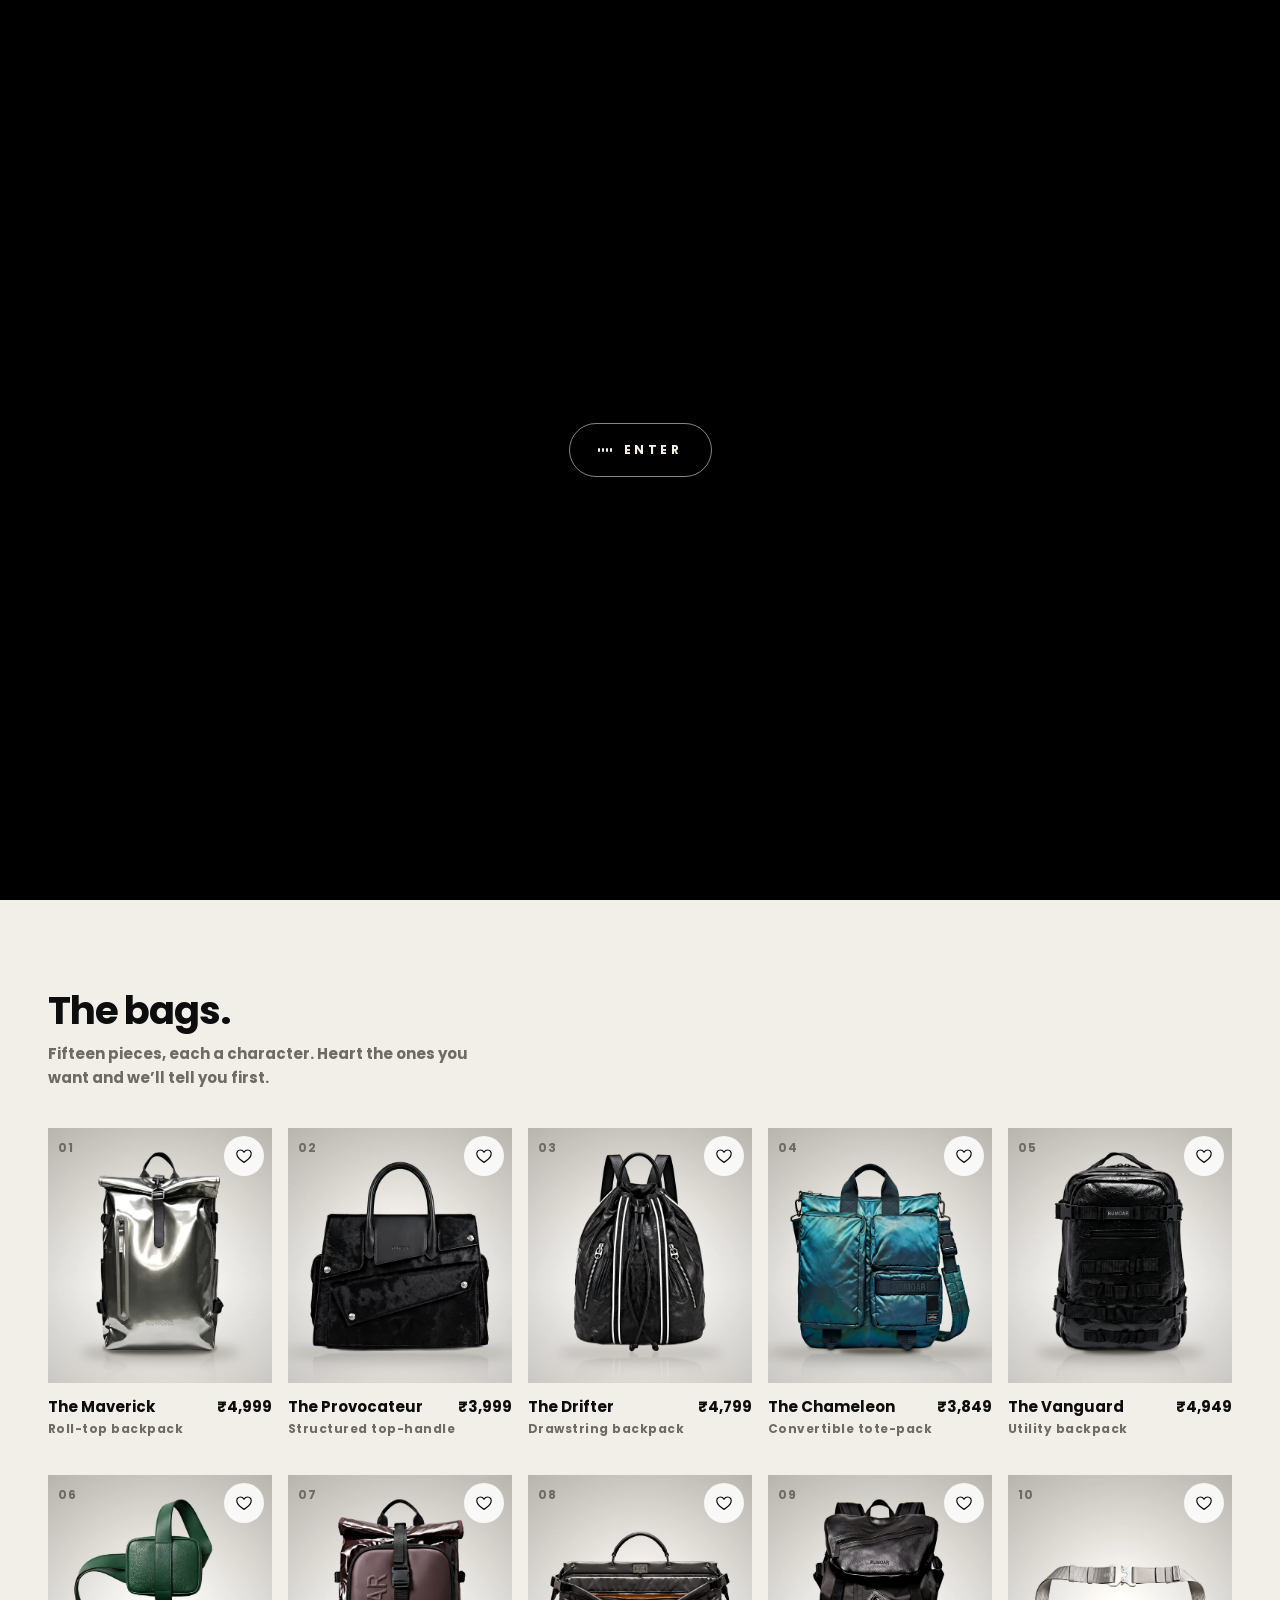
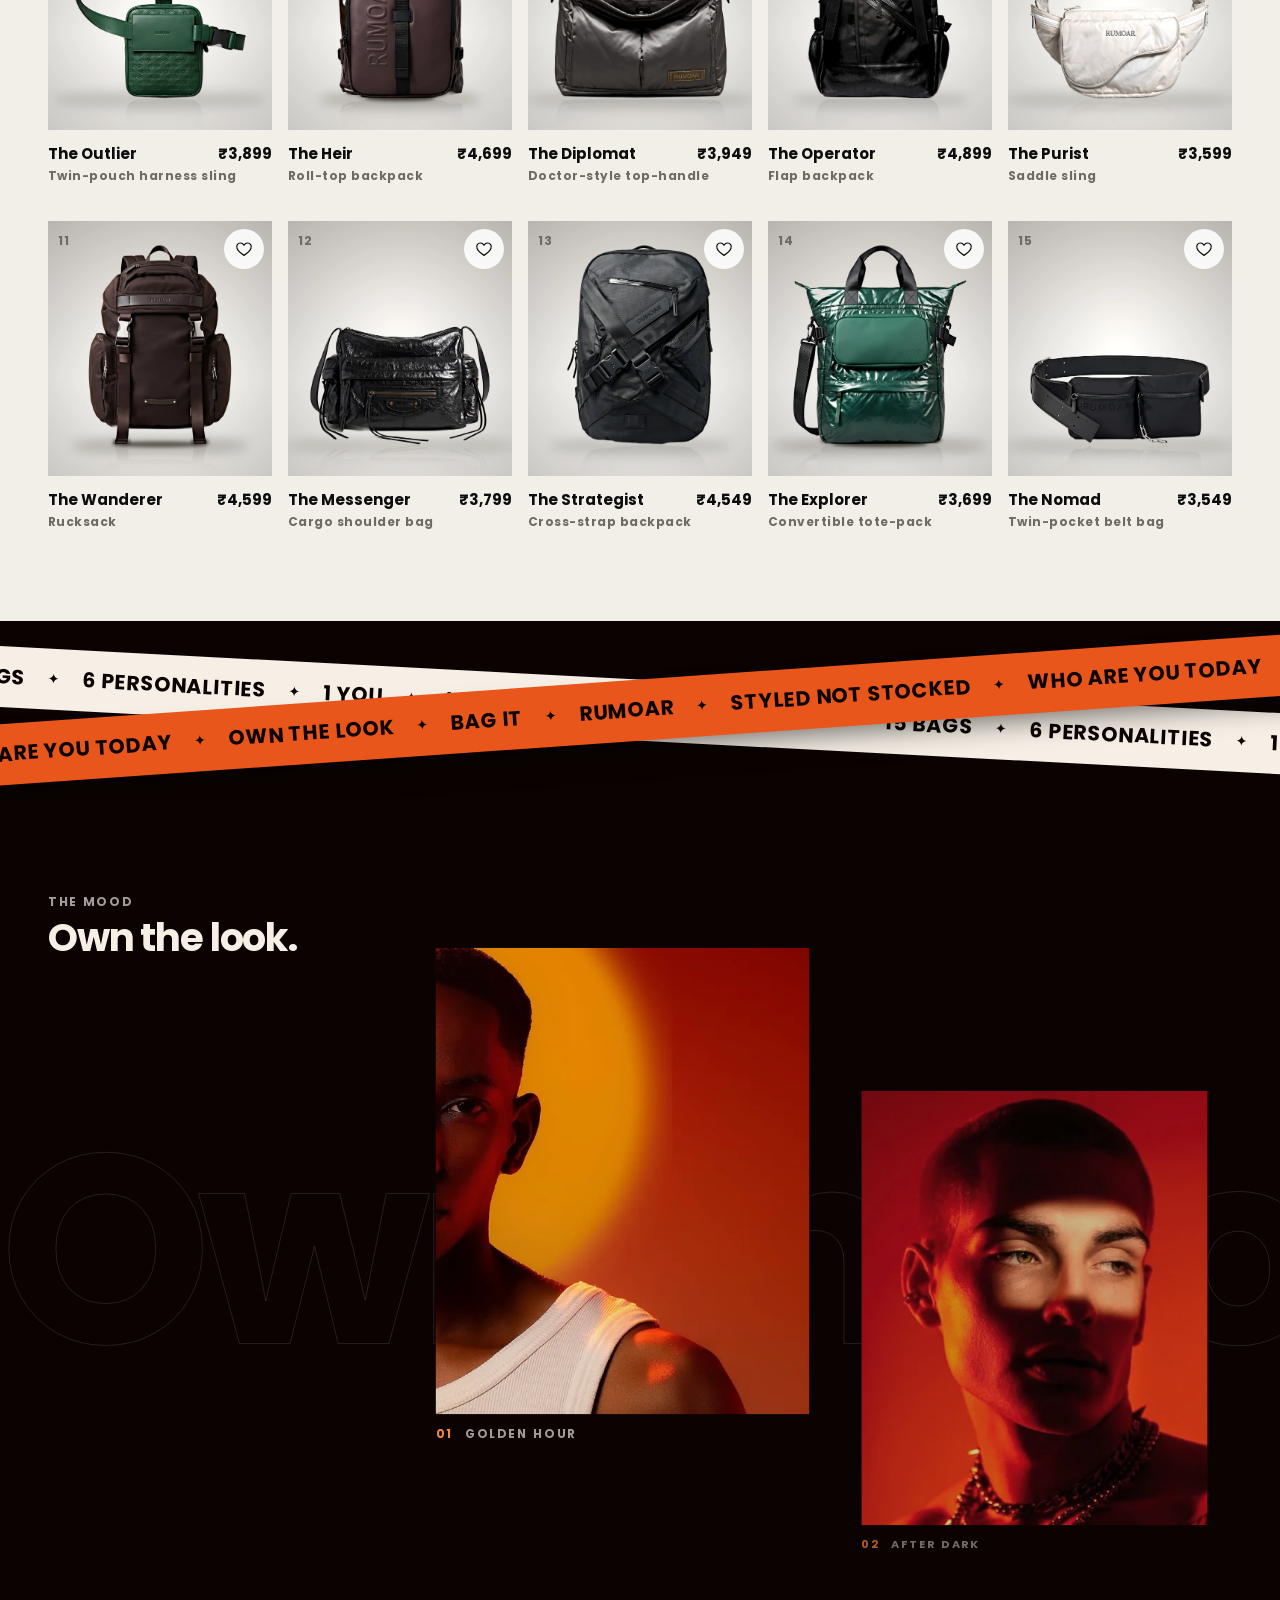
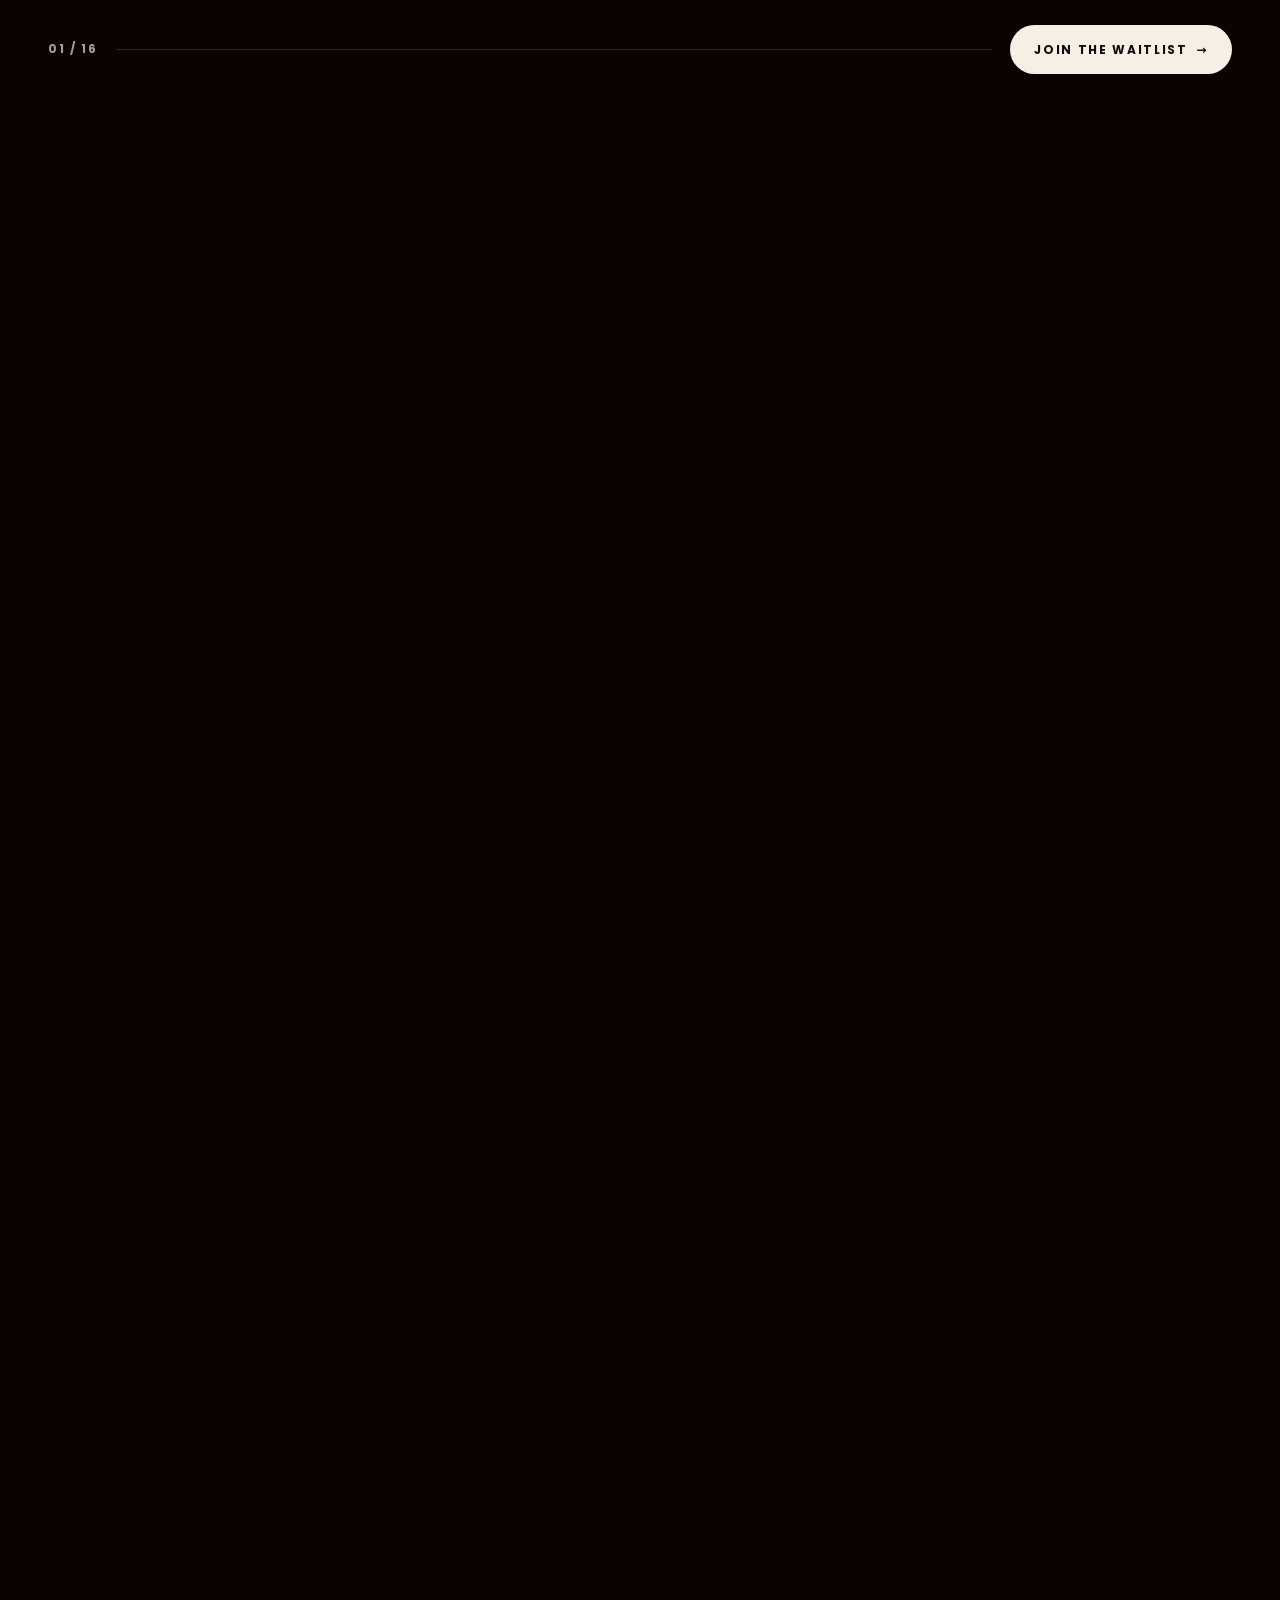
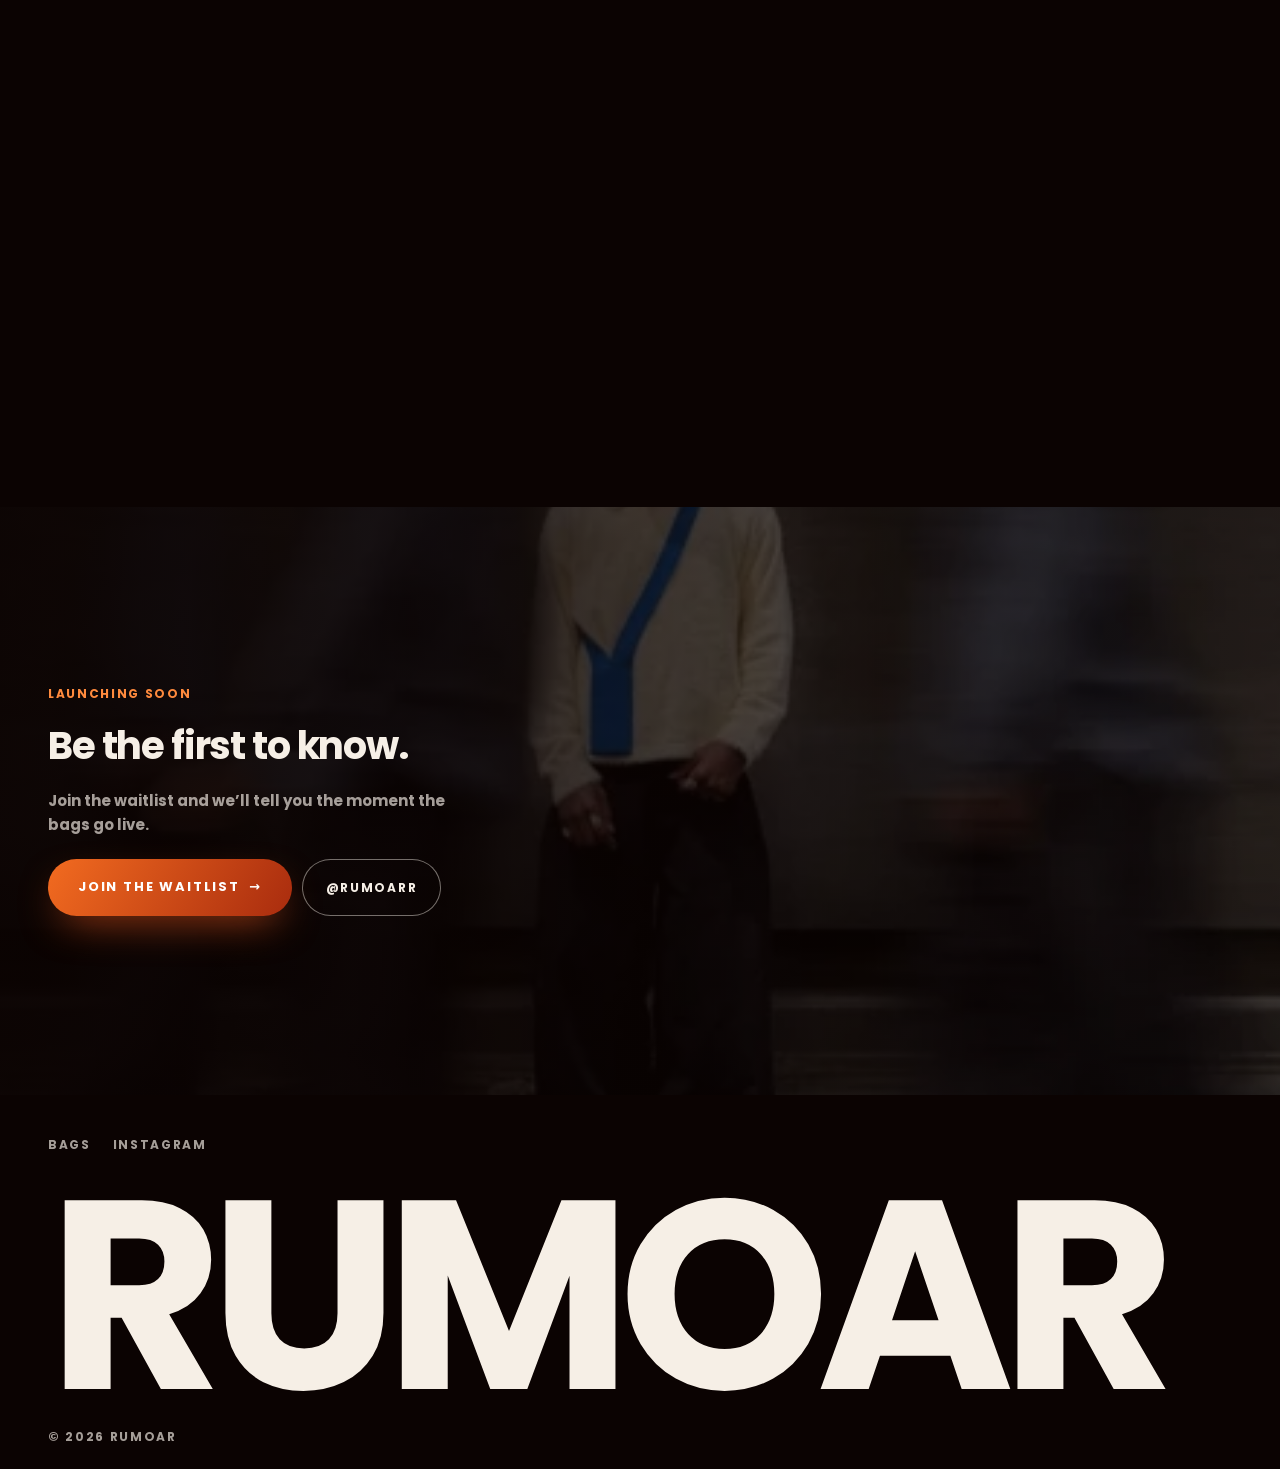
==== commit 9c7d467e: "Entry screen: one button on black that turns the sound on and starts the site Co-Authored-By: Claude" ====
--- a/index.html
+++ b/index.html
@@ -21,11 +21,18 @@
       var d = document.documentElement; d.classList.add("js");
       var seen = false; try { seen = sessionStorage.getItem("rumoar.intro.v3") === "1"; } catch (e) {}
       if (!seen && !matchMedia("(prefers-reduced-motion: reduce)").matches) d.classList.add("is-intro");
+      d.classList.add("is-gate");
     })();
   </script>
 </head>
 <body data-page="home">
   <a class="skip" href="#bags">Skip to content</a>
+
+  <div class="gate0" id="gate">
+    <button class="gate0__btn" id="gateBtn" type="button" aria-label="Enter RUMOAR with sound">
+      <span class="gate0__eq" aria-hidden="true"><i></i><i></i><i></i><i></i></span>Enter
+    </button>
+  </div>
 
   <div class="intro" id="intro" aria-hidden="true">
     <div class="intro__ui"><span>RUMOAR</span><span>2026</span><span>Tap to skip</span><span data-clock>IST</span></div>
--- a/css/style.css
+++ b/css/style.css
@@ -85,6 +85,8 @@
 .nav__sound.is-on i { animation: eq 0.9s ease-in-out infinite; }
 .nav__sound.is-on i:nth-child(2) { animation-delay: -0.3s; } .nav__sound.is-on i:nth-child(3) { animation-delay: -0.6s; } .nav__sound.is-on i:nth-child(4) { animation-delay: -0.15s; }
 @keyframes eq { 0%, 100% { height: 4px; } 50% { height: 15px; } }
+.nav__sound { position: relative; }
+.nav__sound:not(.is-on)::after { content: ""; position: absolute; left: 50%; top: 50%; width: 18px; height: 2px; margin: -1px 0 0 -9px; border-radius: 1px; background: currentColor; transform: rotate(-45deg); }
 .nav__wish { position: relative; width: 40px; height: 40px; border: 0; background: transparent; display: grid; place-items: center; }
 .nav__wish svg { width: 22px; height: 22px; fill: none; stroke: currentColor; stroke-width: 1.5; }
 .nav__wish.has-items svg { fill: currentColor; }
@@ -107,6 +109,25 @@
 @keyframes flip { from { transform: rotateX(80deg); opacity: 0.5; } to { transform: none; opacity: 1; } }
 
 /* ── intro ───────────────────────────────────────────────── */
+/* ── the gate: one button on black ───────────────────────── */
+html.is-gate, html.is-gate body { overflow: hidden; }
+.gate0 { position: fixed; inset: 0; z-index: 140; display: grid; place-items: center; background: #000; transition: background 0.6s var(--ease) 0.4s; }
+html:not(.js) .gate0 { display: none; }
+.gate0__btn { position: relative; display: inline-flex; align-items: center; gap: 12px; padding: 16px 28px; border: 1px solid rgba(246, 239, 230, 0.55); border-radius: 999px; background: transparent; color: var(--cream); font-size: var(--fs-label); font-weight: 700; letter-spacing: 0.3em; text-transform: uppercase; cursor: pointer; transition: background 0.3s, color 0.3s, border-color 0.3s, transform 0.5s var(--ease), opacity 0.4s; animation: gateIn 1s var(--ease) both 0.2s; }
+.gate0__btn::before { content: ""; position: absolute; inset: -1px; border-radius: inherit; border: 1px solid var(--orange-2); opacity: 0; animation: gateRing 2.4s ease-out infinite 1.2s; pointer-events: none; }
+.gate0__btn:hover, .gate0__btn:focus-visible { background: var(--cream); color: #000; border-color: var(--cream); outline: none; }
+.gate0__eq { display: inline-flex; align-items: center; gap: 2px; height: 14px; }
+.gate0__eq i { width: 2px; height: 4px; border-radius: 1px; background: currentColor; animation: eq 1.1s ease-in-out infinite; }
+.gate0__eq i:nth-child(2) { animation-delay: -0.35s; } .gate0__eq i:nth-child(3) { animation-delay: -0.7s; } .gate0__eq i:nth-child(4) { animation-delay: -0.2s; }
+/* pressing it: the button bursts into an orange ring that floods the screen, then hands over */
+.gate0::after { content: ""; position: absolute; left: 50%; top: 50%; width: 12px; height: 12px; margin: -6px 0 0 -6px; border-radius: 50%; background: var(--orange); transform: scale(0); opacity: 0; pointer-events: none; }
+.gate0.is-go::after { animation: gateBurst 1s var(--ease) forwards; }
+.gate0.is-go .gate0__btn { transform: scale(0.9); opacity: 0; }
+.gate0.is-go { background: transparent; pointer-events: none; }
+@keyframes gateIn { from { opacity: 0; transform: translateY(8px); } }
+@keyframes gateRing { 0% { opacity: 0.7; transform: scale(1); } 100% { opacity: 0; transform: scale(1.5, 1.9); } }
+@keyframes gateBurst { 0% { transform: scale(0); opacity: 1; } 55% { opacity: 1; } 100% { transform: scale(260); opacity: 0; } }
+
 .intro { position: fixed; inset: 0; z-index: 120; background: #050101; display: none; cursor: pointer; overflow: hidden; }
 html.is-intro .intro { display: block; }
 .intro__ui { position: absolute; inset: 0; display: grid; grid-template-columns: 1fr 1fr; align-content: space-between; padding: 22px var(--gut); color: rgba(246, 239, 230, 0.5); font-size: var(--fs-label); font-weight: 700; letter-spacing: 0.14em; text-transform: uppercase; pointer-events: none; opacity: 0; transition: opacity 0.6s; }
@@ -367,20 +388,5 @@
 .cursor.is-label span { opacity: 1; }
 @media (hover: none) { .cursor { display: none; } }
 
-/* ── sound prompt ───────────────────────────────────────── */
-.soundask { position: fixed; left: 16px; bottom: 16px; z-index: 90; display: flex; align-items: center; gap: 14px; padding: 12px 12px 12px 16px; border-radius: 16px; background: rgba(20, 8, 5, 0.86); backdrop-filter: blur(14px); -webkit-backdrop-filter: blur(14px); color: var(--cream); box-shadow: 0 20px 40px -18px rgba(0, 0, 0, 0.7), inset 0 0 0 1px var(--cream-line); font-size: 13px; transform: translateY(140%); transition: transform 0.6s var(--ease); max-width: calc(100vw - 32px); }
-.soundask.is-in { transform: none; }
-.soundask__eq { display: flex; gap: 2px; align-items: end; height: 16px; }
-.soundask__eq i { width: 3px; background: var(--orange-2); animation: eq 0.9s ease-in-out infinite alternate; }
-.soundask__eq i:nth-child(2) { animation-delay: -0.3s; } .soundask__eq i:nth-child(3) { animation-delay: -0.6s; }
-@keyframes eq { from { height: 4px; } to { height: 16px; } }
-.soundask b { font-weight: 700; display: block; }
-.soundask small { color: var(--cream-2); font-size: 12px; }
-.soundask button { white-space: nowrap; }
-@media (max-width: 520px) { .soundask { left: 12px; right: 12px; max-width: none; gap: 10px; } .soundask small { display: none; } .soundask > span:nth-child(2) { flex: 1; } }
-.soundask button { border: 0; border-radius: 999px; padding: 9px 14px; font: inherit; font-size: 11px; font-weight: 700; letter-spacing: 0.12em; text-transform: uppercase; cursor: pointer; }
-.soundask__no { background: transparent; color: var(--cream-2); }
-.soundask__yes { background: var(--cream); color: var(--ember); }
-.soundask__yes:hover { background: var(--orange); color: #fff; }
 
 @media (max-width: 389px) { .nav__drop { display: none; } }
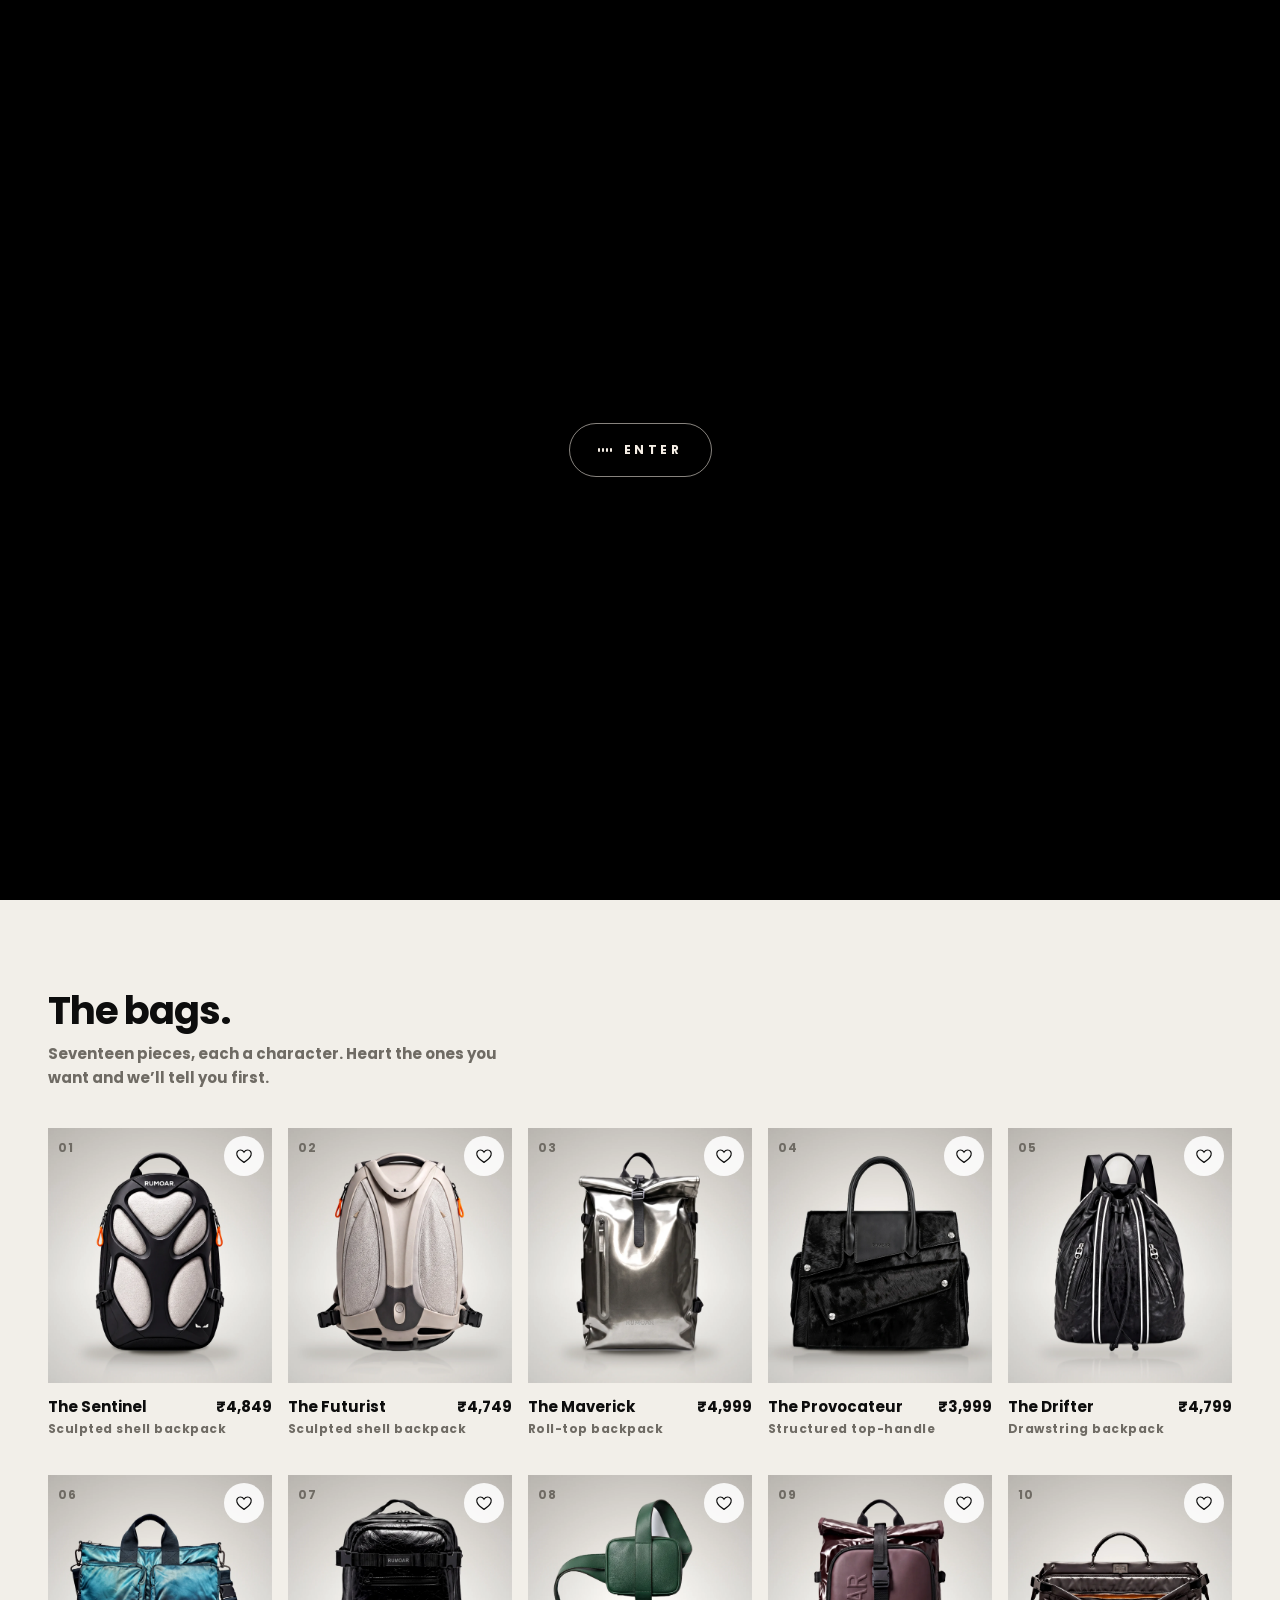
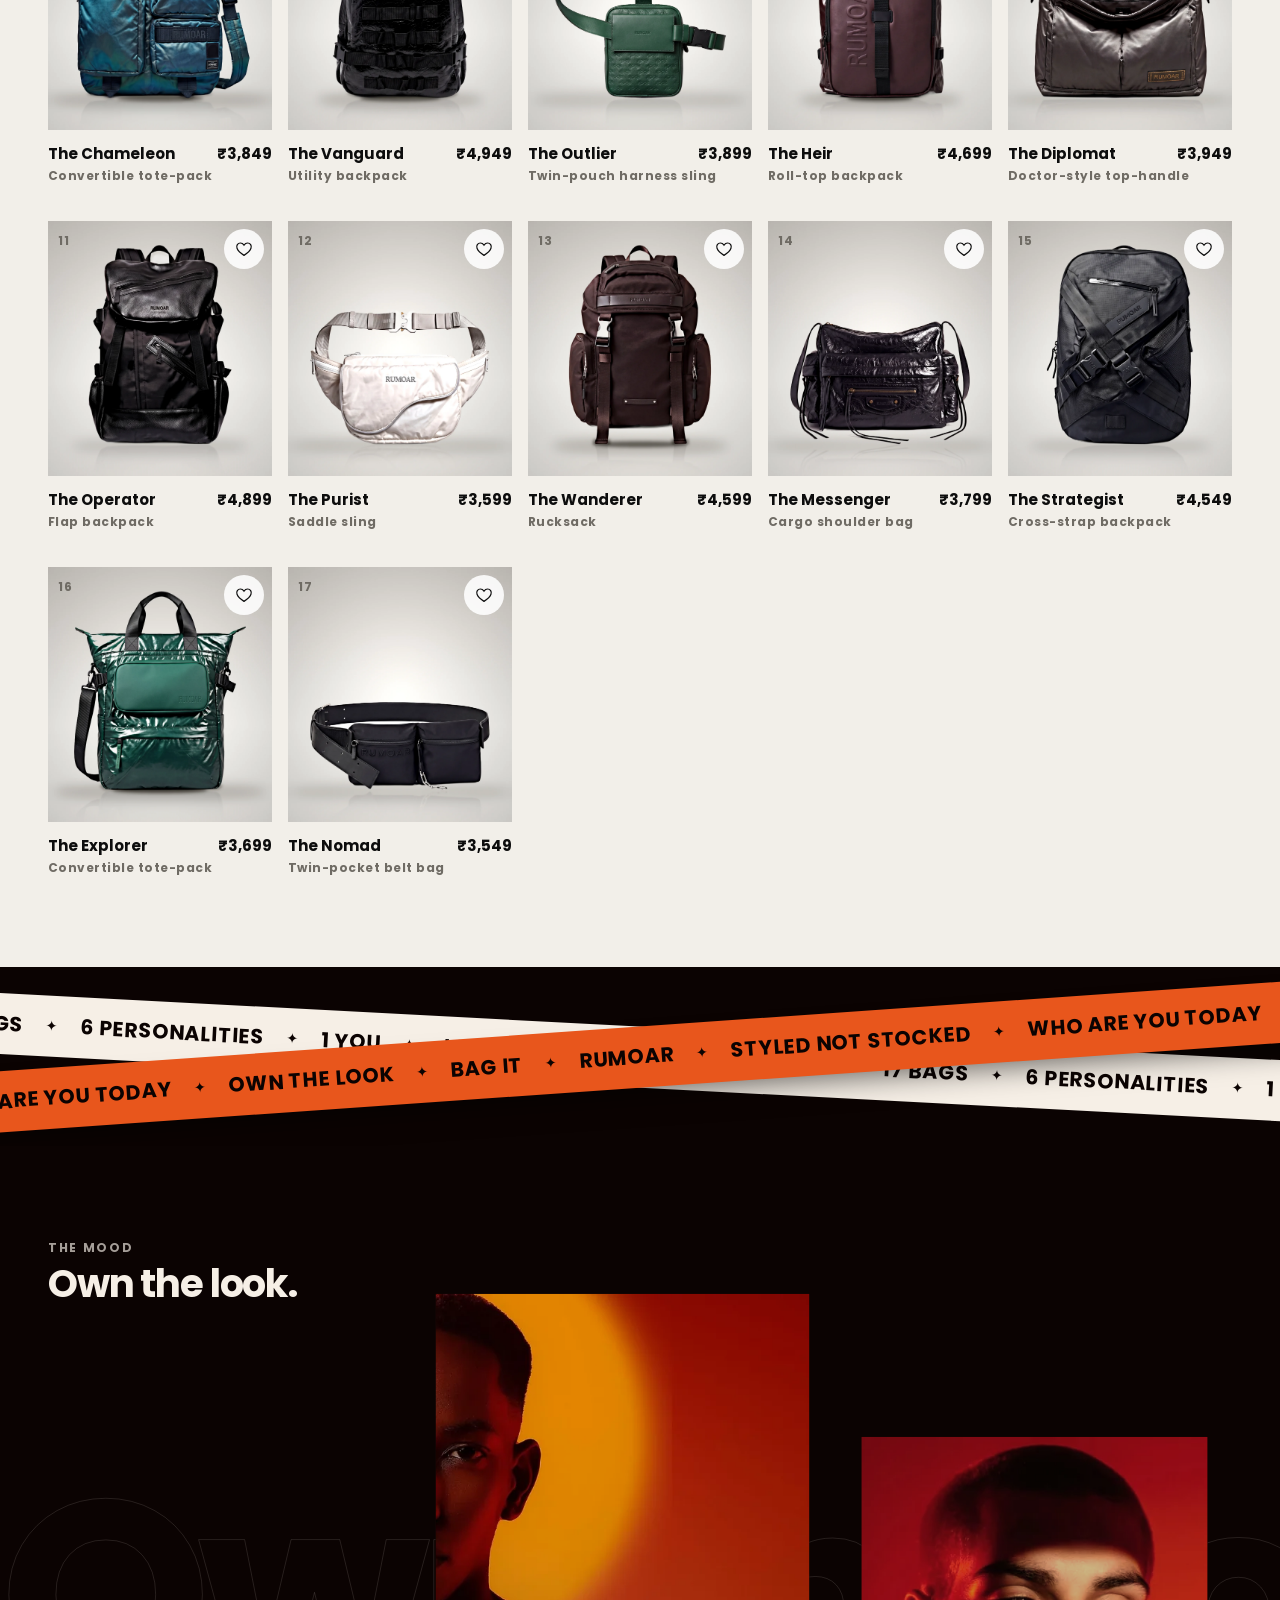
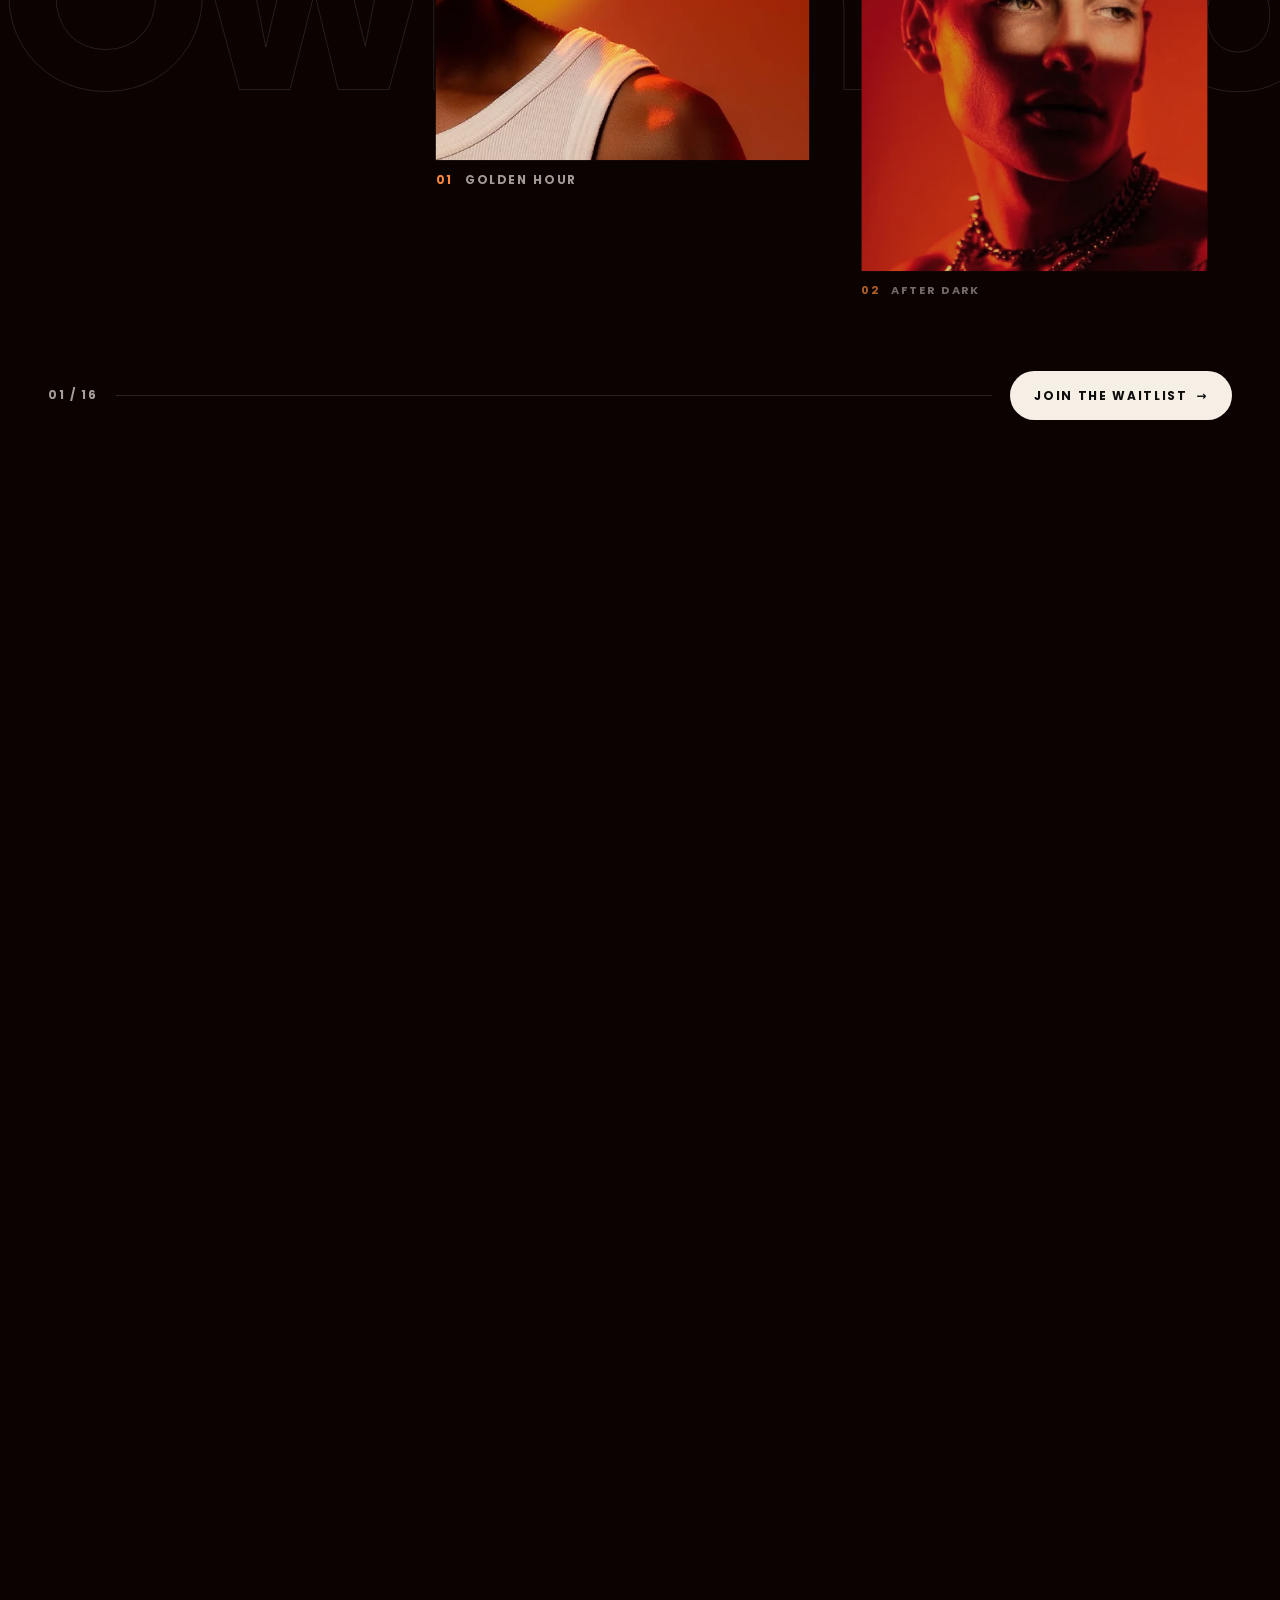
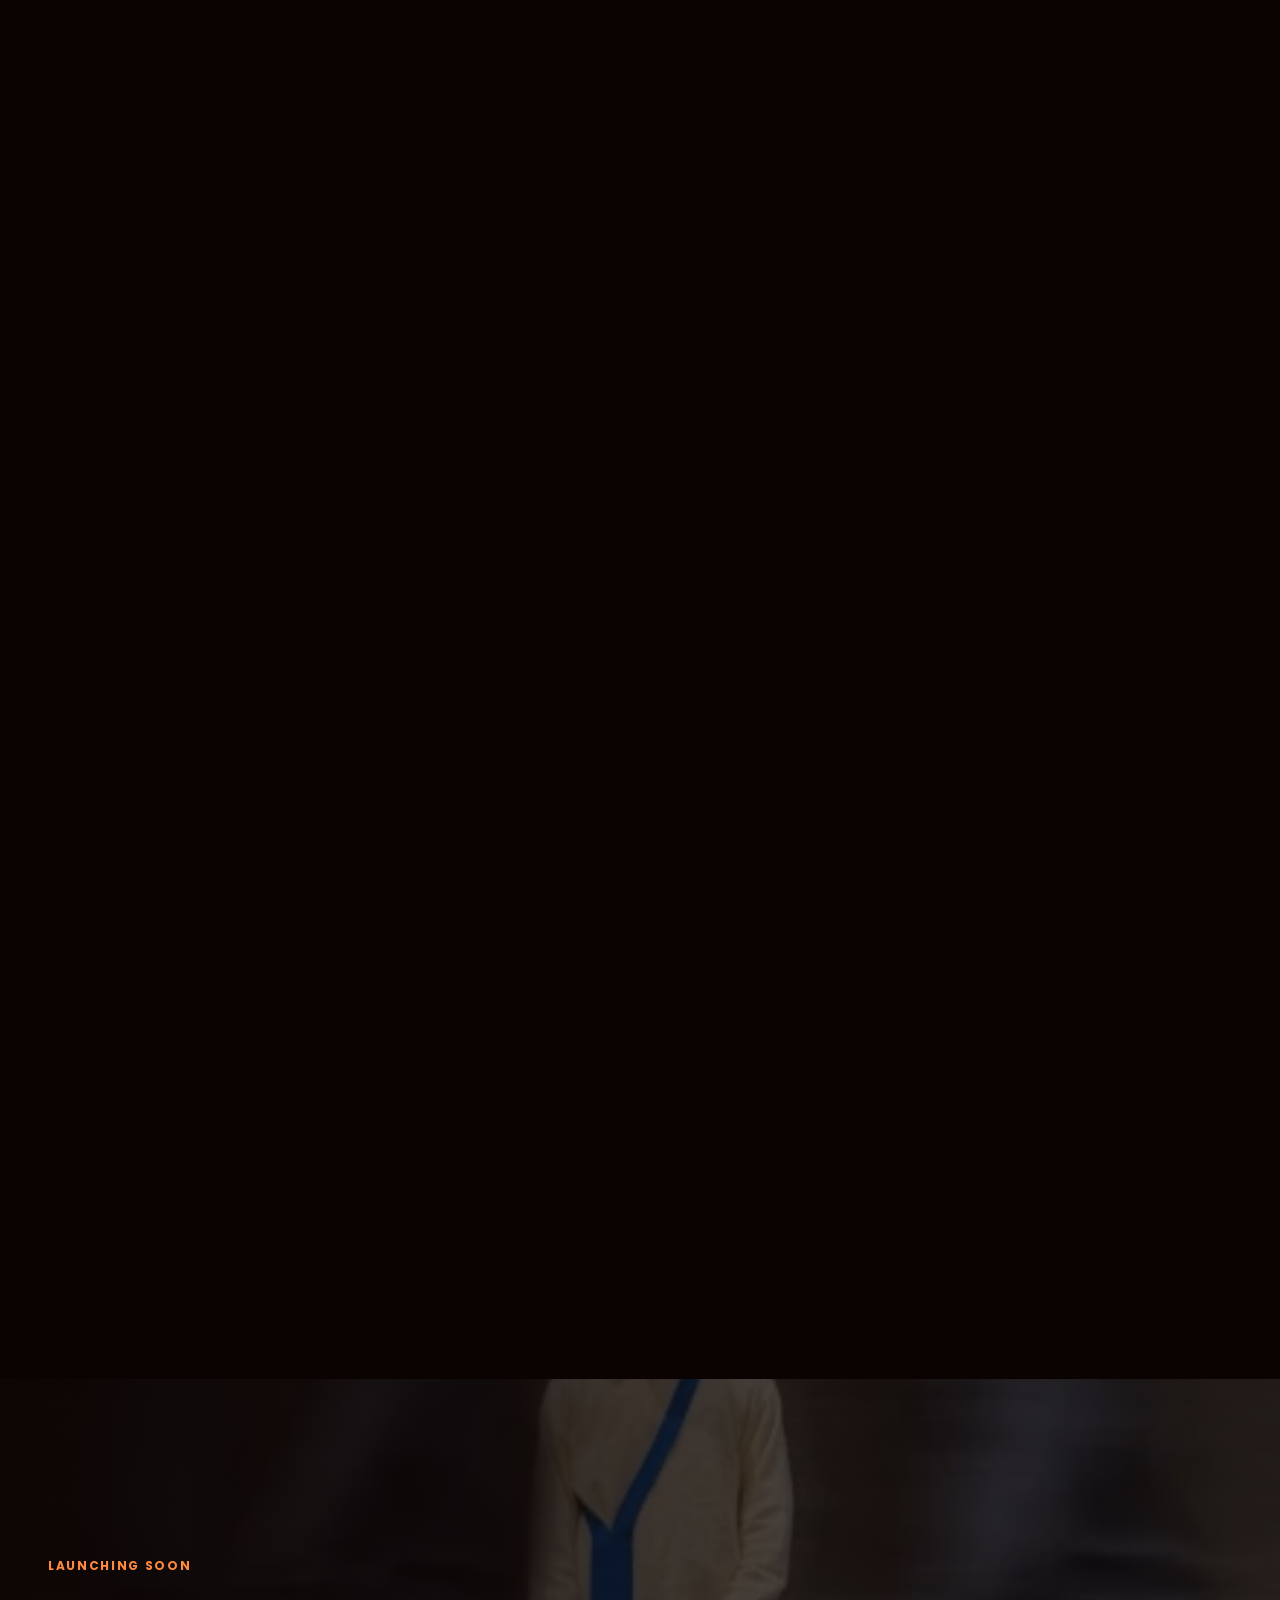
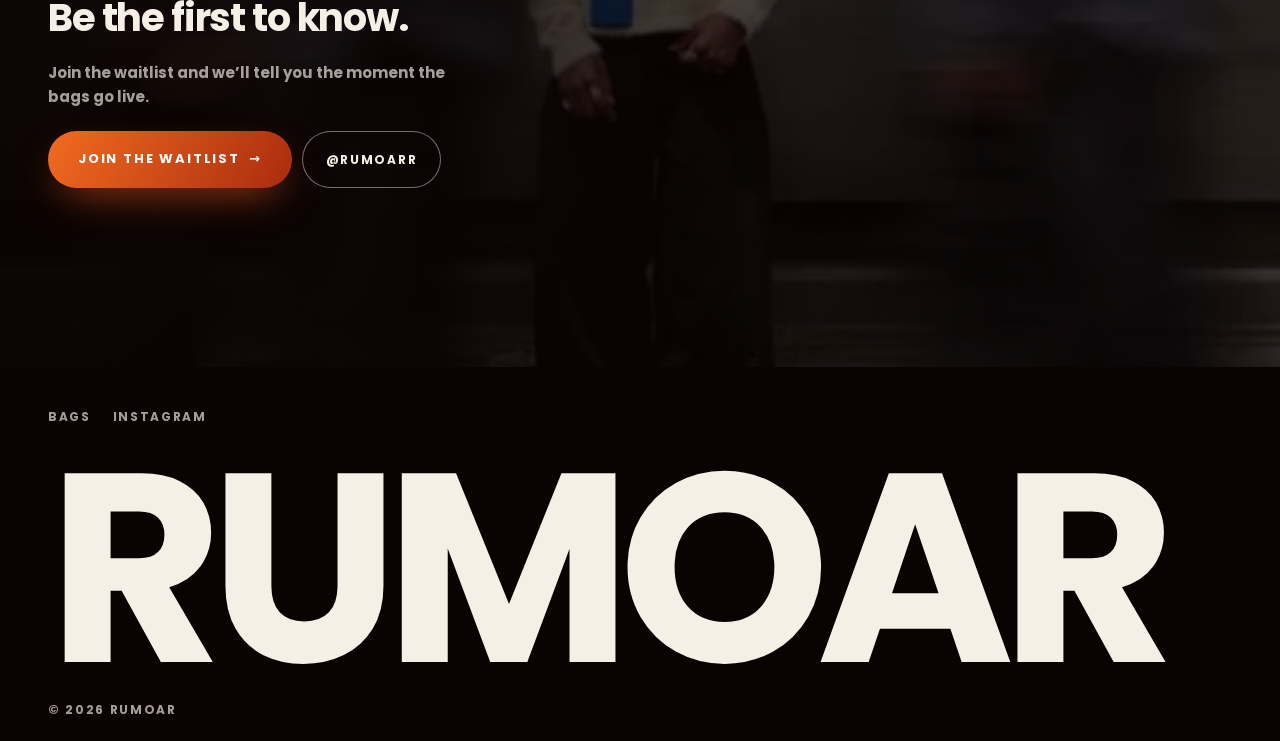
==== commit 3d2086c3: "New HD product flat-lays, two new backpacks (The Sentinel, The Futurist) All 34 photos from the RUMO" ====
--- a/index.html
+++ b/index.html
@@ -4,10 +4,10 @@
   <meta charset="utf-8" />
   <meta name="viewport" content="width=device-width, initial-scale=1, viewport-fit=cover" />
   <title>RUMOAR · Who are you today?</title>
-  <meta name="description" content="RUMOAR is a design-first men's accessories house. Fifteen bags, each a character. Join the waitlist and hear first at launch." />
+  <meta name="description" content="RUMOAR is a design-first men's accessories house. Seventeen bags, each a character. Join the waitlist and hear first at launch." />
   <meta name="theme-color" content="#0b0302" />
   <meta property="og:title" content="RUMOAR · Who are you today?" />
-  <meta property="og:description" content="Fifteen bags, each a character. Join the waitlist and hear first at launch." />
+  <meta property="og:description" content="Seventeen bags, each a character. Join the waitlist and hear first at launch." />
   <meta property="og:image" content="assets/og.jpg" />
   <meta name="twitter:card" content="summary_large_image" />
   <link rel="icon" href="assets/favicon.svg" type="image/svg+xml" />
@@ -68,7 +68,7 @@
     <section class="bags" id="bags" aria-labelledby="bagsTitle">
       <div class="bags__head">
         <h2 class="head" id="bagsTitle">The bags.</h2>
-        <p class="muted">Fifteen pieces, each a character. Heart the ones you want and we’ll tell you first.</p>
+        <p class="muted">Seventeen pieces, each a character. Heart the ones you want and we’ll tell you first.</p>
         <span class="bags__hint" aria-hidden="true">Swipe →</span>
       </div>
       <ul class="cards bags__rail" id="bagsRail"></ul>
@@ -76,7 +76,7 @@
 
     <div class="tapes" aria-hidden="true">
       <div class="tape tape--a"><div class="tape__track" data-tape="WHO ARE YOU TODAY|OWN THE LOOK|BAG IT|RUMOAR|STYLED NOT STOCKED"></div></div>
-      <div class="tape tape--b"><div class="tape__track" data-tape="15 BAGS|6 PERSONALITIES|1 YOU|JOIN THE WAITLIST|HEAR FIRST"></div></div>
+      <div class="tape tape--b"><div class="tape__track" data-tape="17 BAGS|6 PERSONALITIES|1 YOU|JOIN THE WAITLIST|HEAR FIRST"></div></div>
     </div>
 
     <section class="look" id="look" data-dark>
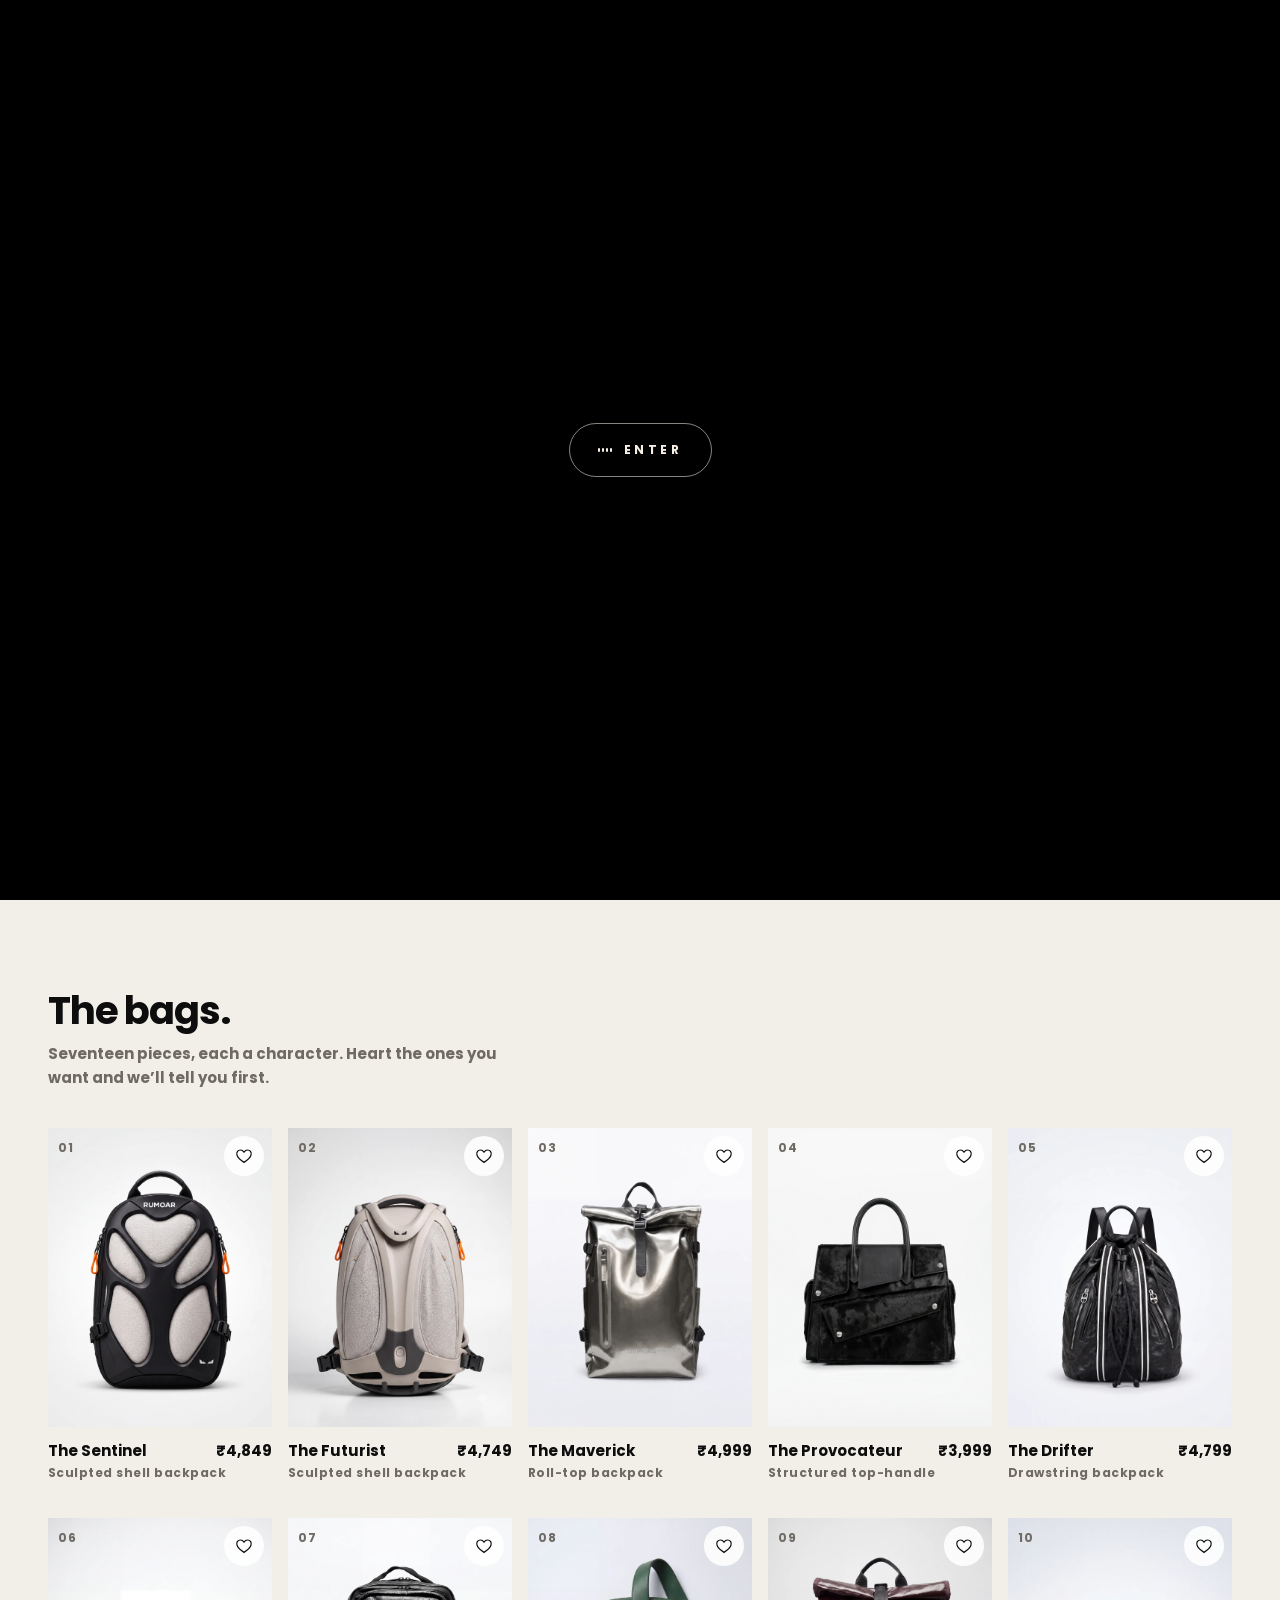
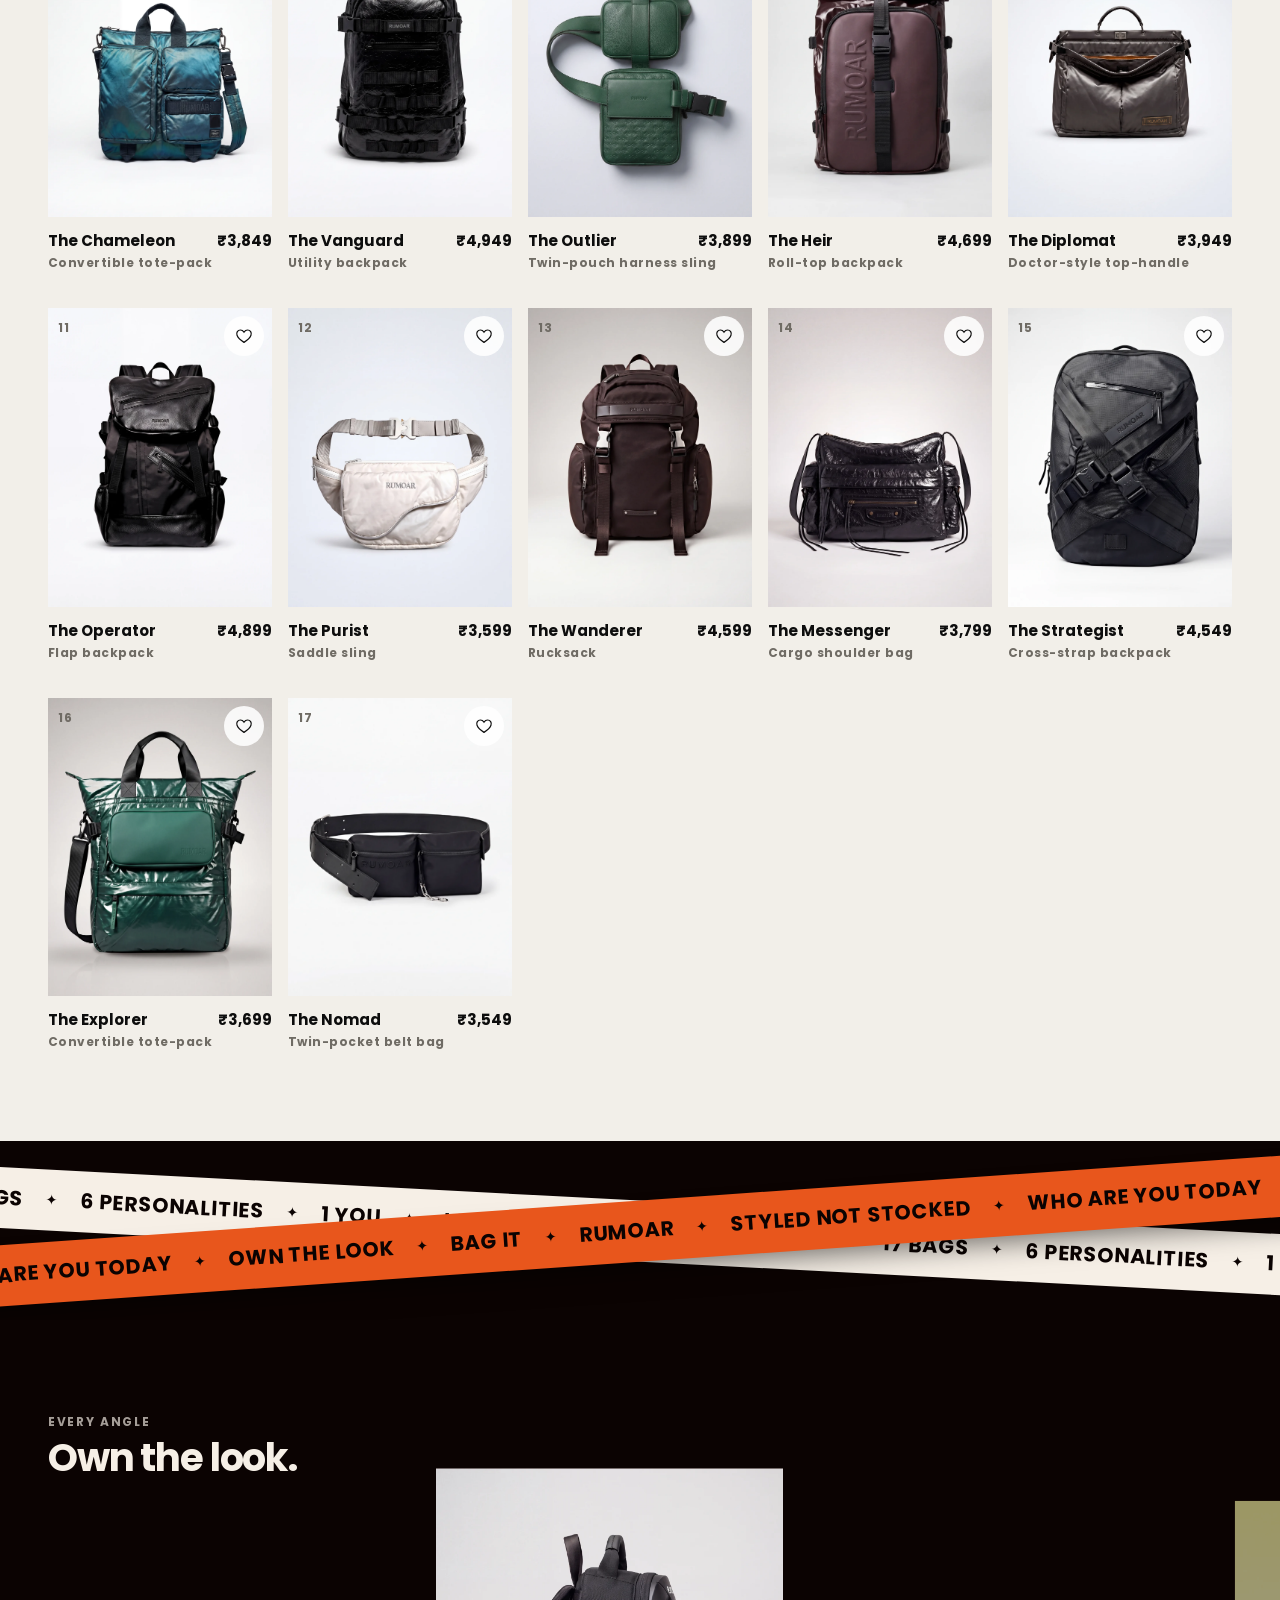
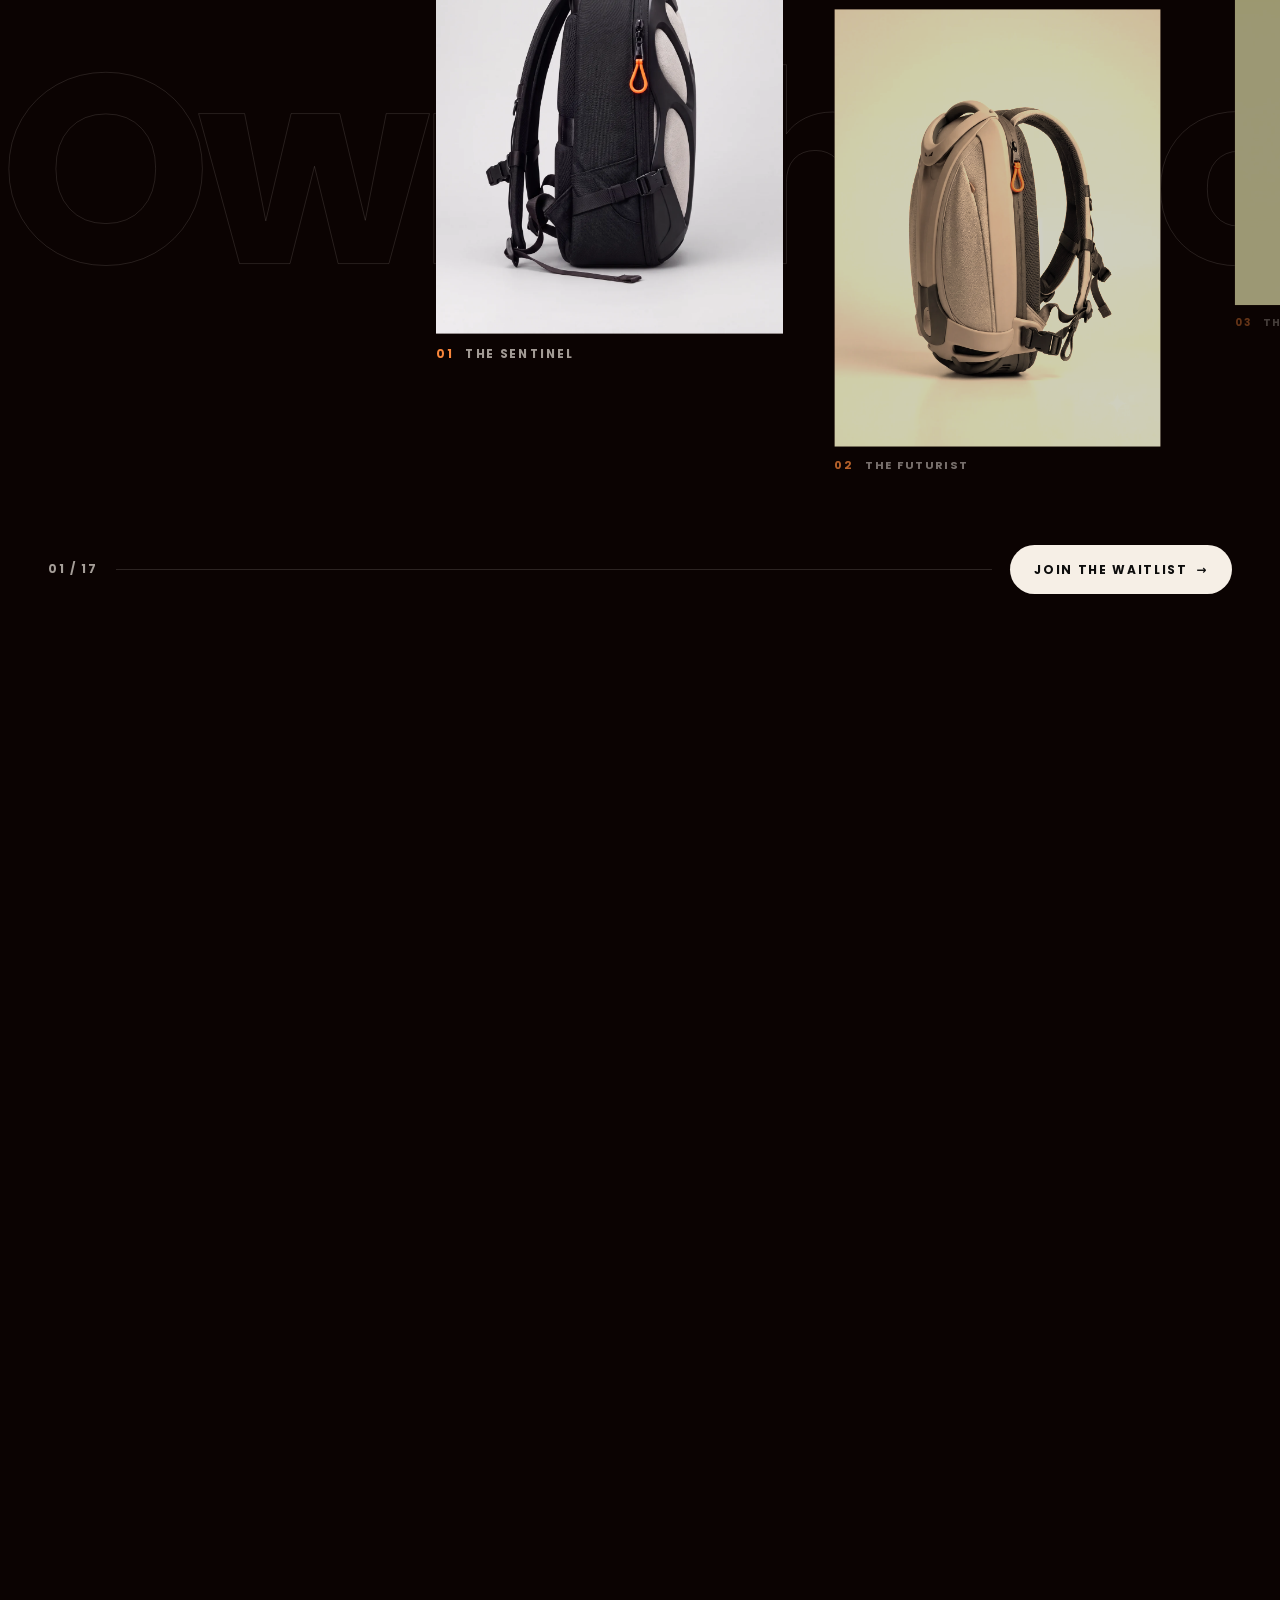
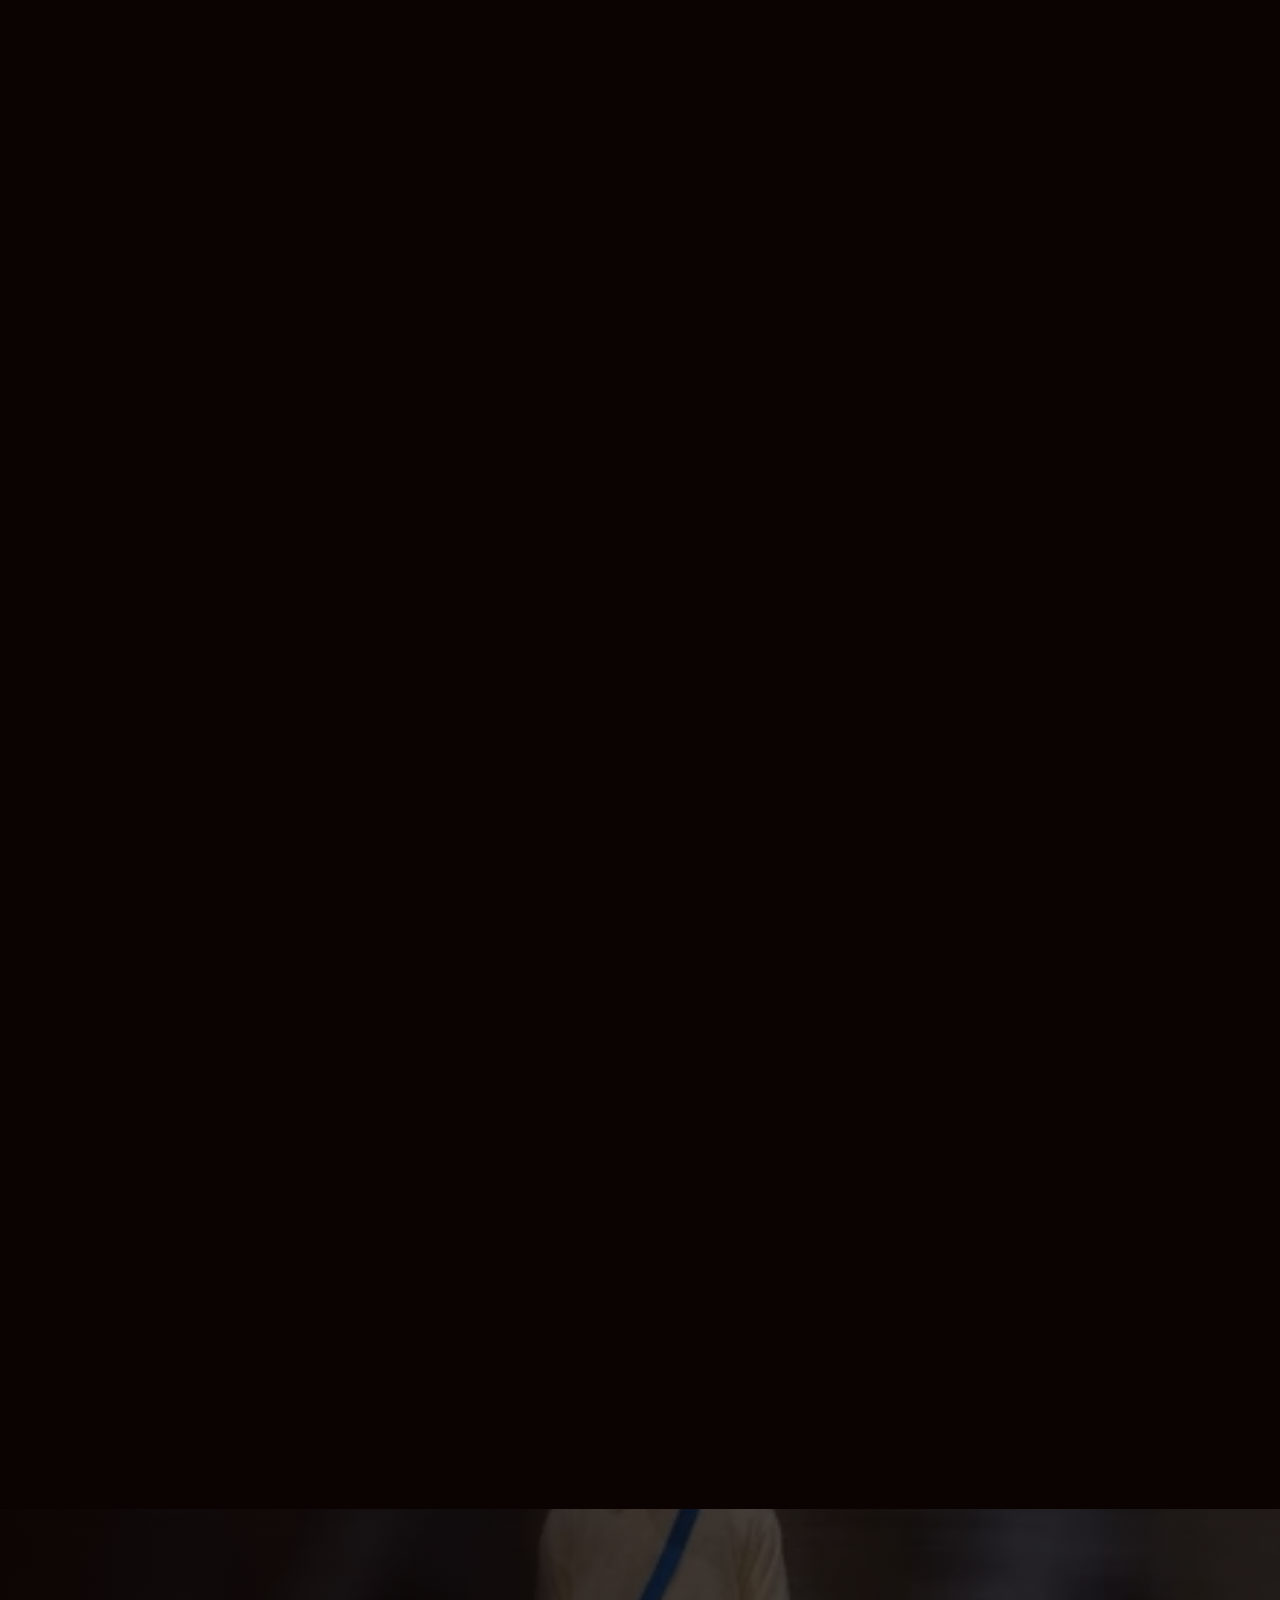
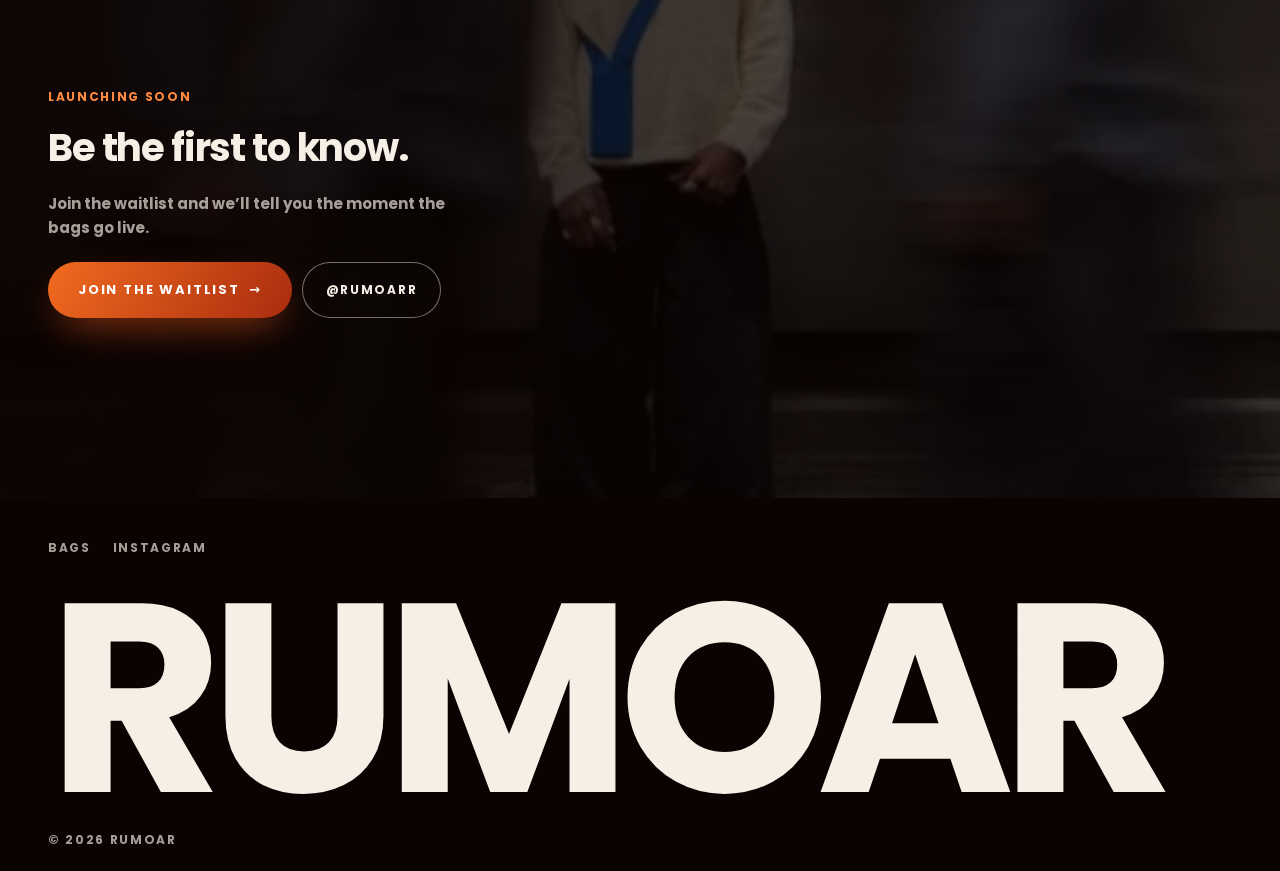
==== commit 56b13973: "Bags button in the nav on every screen; only her photos and products on the site - Nav Bags glides t" ====
--- a/index.html
+++ b/index.html
@@ -20,6 +20,7 @@
     (function () {
       var d = document.documentElement; d.classList.add("js");
       var seen = false; try { seen = sessionStorage.getItem("rumoar.intro.v3") === "1"; } catch (e) {}
+      if (location.hash === "#bags") { d.classList.add("no-gate"); return; } // straight to the bags
       if (!seen && !matchMedia("(prefers-reduced-motion: reduce)").matches) d.classList.add("is-intro");
       d.classList.add("is-gate");
     })();
@@ -83,12 +84,12 @@
       <div class="look__pin">
         <div class="look__bg" id="lookBg" aria-hidden="true">Own the look · Own the look ·</div>
         <div class="look__head">
-          <span class="label">The mood</span>
+          <span class="label">Every angle</span>
           <h2 class="head">Own the look.</h2>
         </div>
         <div class="look__track" id="lookTrack"></div>
         <div class="look__foot">
-          <span class="label" id="lookCount">01 / 16</span>
+          <span class="label" id="lookCount">01 / 17</span>
           <div class="look__bar"><i id="lookBar"></i></div>
           <button class="btn btn--cream" type="button" data-join>Join the waitlist <span aria-hidden="true">→</span></button>
         </div>
--- a/css/style.css
+++ b/css/style.css
@@ -69,8 +69,8 @@
 .nav.is-solid { background: rgba(242, 239, 233, 0.9); color: var(--ink); backdrop-filter: blur(14px); -webkit-backdrop-filter: blur(14px); border-color: var(--line); }
 .nav.is-solid.is-dark { background: rgba(11, 3, 2, 0.84); color: var(--cream); border-color: var(--cream-line); }
 .nav__links { display: none; gap: 30px; font-size: var(--fs-label); font-weight: 700; letter-spacing: 0.14em; text-transform: uppercase; }
-.nav__links a, .nav__drop { text-decoration: none; opacity: 0.75; transition: opacity 0.2s; }
-.nav__links a:hover, .nav__links a[aria-current="page"], .nav__drop:hover { opacity: 1; }
+.nav__links a, .nav__bags { text-decoration: none; opacity: 0.75; transition: opacity 0.2s; }
+.nav__links a:hover, .nav__links a[aria-current="page"], .nav__bags:hover { opacity: 1; }
 .nav__links a[aria-current="page"] { text-decoration: underline; text-underline-offset: 6px; }
 .nav__logo { grid-column: 1; justify-self: start; font-size: var(--fs-body); font-weight: 700; letter-spacing: 0.24em; text-decoration: none; margin-right: -0.24em; }
 .nav__actions { grid-column: 2 / 4; justify-self: end; display: flex; align-items: center; gap: 4px; }
@@ -80,6 +80,20 @@
 .nav__member:not(.is-member) { background: var(--orange); border-color: var(--orange); color: #fff; }
 .nav__member:not(.is-member):hover { background: var(--orange-2); border-color: var(--orange-2); }
 .nav__member .flap { font-size: var(--fs-label); vertical-align: middle; }
+.nav__bags { font-size: var(--fs-label); letter-spacing: 0.14em; text-transform: uppercase; padding: 8px 6px; }
+@media (min-width: 900px) { .nav__bags { display: none; } }
+@media (max-width: 359px) { .nav__wl { display: none; } .nav__bags { padding: 8px 6px; } .nav__logo { letter-spacing: 0.08em !important; } }
+#bags { scroll-margin-top: var(--nav-h); }
+@media (max-width: 899px) {
+  .nav { gap: 8px; }
+  .nav__logo { font-size: 14px; letter-spacing: 0.16em; margin-right: 0; }
+  .nav__actions { gap: 2px; }
+  .nav__bags { padding: 8px 8px; }
+  .nav__sound { width: 30px; }
+  .nav__member { padding-left: 12px; padding-right: 12px; letter-spacing: 0.08em; }
+  .nav__wish { width: 34px; }
+}
+@media (max-width: 380px) { .nav__logo { font-size: 13px; letter-spacing: 0.12em; } .nav__member { padding-left: 10px; padding-right: 10px; } }
 .nav__sound { width: 36px; height: 36px; border: 0; background: transparent; display: inline-flex; align-items: center; justify-content: center; gap: 2px; padding: 0; }
 .nav__sound i { width: 2px; height: 4px; background: currentColor; border-radius: 1px; opacity: 0.8; transition: height 0.3s; }
 .nav__sound.is-on i { animation: eq 0.9s ease-in-out infinite; }
@@ -112,7 +126,7 @@
 /* ── the gate: one button on black ───────────────────────── */
 html.is-gate, html.is-gate body { overflow: hidden; }
 .gate0 { position: fixed; inset: 0; z-index: 140; display: grid; place-items: center; background: #000; transition: background 0.6s var(--ease) 0.4s; }
-html:not(.js) .gate0 { display: none; }
+html:not(.js) .gate0, html.no-gate .gate0 { display: none; }
 .gate0__btn { position: relative; display: inline-flex; align-items: center; gap: 12px; padding: 16px 28px; border: 1px solid rgba(246, 239, 230, 0.55); border-radius: 999px; background: transparent; color: var(--cream); font-size: var(--fs-label); font-weight: 700; letter-spacing: 0.3em; text-transform: uppercase; cursor: pointer; transition: background 0.3s, color 0.3s, border-color 0.3s, transform 0.5s var(--ease), opacity 0.4s; animation: gateIn 1s var(--ease) both 0.2s; }
 .gate0__btn::before { content: ""; position: absolute; inset: -1px; border-radius: inherit; border: 1px solid var(--orange-2); opacity: 0; animation: gateRing 2.4s ease-out infinite 1.2s; pointer-events: none; }
 .gate0__btn:hover, .gate0__btn:focus-visible { background: var(--cream); color: #000; border-color: var(--cream); outline: none; }
@@ -259,7 +273,7 @@
 @media (min-width: 900px) { .card--hero { grid-row: span 2; } .card--hero .card__media { aspect-ratio: auto; height: calc(100% - 66px); } }
 .card__open { all: unset; box-sizing: border-box; cursor: pointer; display: flex; flex-direction: column; width: 100%; height: 100%; }
 .card__open:focus-visible { outline: 2px solid var(--orange); outline-offset: 4px; }
-.card__media { position: relative; aspect-ratio: 1000 / 1139; overflow: hidden; background: var(--stone); }
+.card__media { position: relative; aspect-ratio: 3 / 4; overflow: hidden; background: var(--stone); }
 .card__media img { position: absolute; inset: 0; width: 100%; height: 100%; object-fit: cover; transition: opacity 0.6s var(--ease), transform 1.2s var(--ease); }
 .card__media img + img { opacity: 0; }
 @media (hover: hover) { .card:hover .card__media img:first-child { opacity: 0; } .card:hover .card__media img + img { opacity: 1; transform: scale(1.03); } }
@@ -331,7 +345,7 @@
 .pd__gallery { position: relative; background: var(--stone); }
 .pd__track { display: flex; overflow-x: auto; scroll-snap-type: x mandatory; scrollbar-width: none; }
 .pd__track::-webkit-scrollbar { display: none; }
-.pd__track img { flex: 0 0 100%; width: 100%; aspect-ratio: 1000 / 1139; object-fit: cover; scroll-snap-align: start; }
+.pd__track img { flex: 0 0 100%; width: 100%; aspect-ratio: 3 / 4; object-fit: cover; scroll-snap-align: start; }
 .pd__dots { position: absolute; left: 0; right: 0; bottom: 14px; display: flex; justify-content: center; gap: 8px; }
 .pd__dots button { width: 28px; height: 3px; border: 0; padding: 0; background: rgba(0, 0, 0, 0.2); }
 .pd__dots button[aria-current="true"] { background: var(--ink); }
@@ -350,7 +364,7 @@
 .drawer__head { display: flex; align-items: center; justify-content: space-between; padding: 16px 20px; border-bottom: 1px solid var(--line); }
 .drawer__list { list-style: none; margin: 0; padding: 6px 20px; overflow: auto; }
 .drawer__item { display: grid; grid-template-columns: 70px 1fr auto; gap: 14px; align-items: center; padding: 12px 0; border-bottom: 1px solid var(--line); }
-.drawer__item img { width: 70px; aspect-ratio: 1000 / 1139; object-fit: cover; background: var(--stone); }
+.drawer__item img { width: 70px; aspect-ratio: 3 / 4; object-fit: cover; background: var(--stone); }
 .drawer__open { all: unset; cursor: pointer; display: grid; }
 .drawer__item strong { font-weight: 700; }
 .drawer__item span { color: var(--mute); }
@@ -389,4 +403,3 @@
 @media (hover: none) { .cursor { display: none; } }
 
 
-@media (max-width: 389px) { .nav__drop { display: none; } }
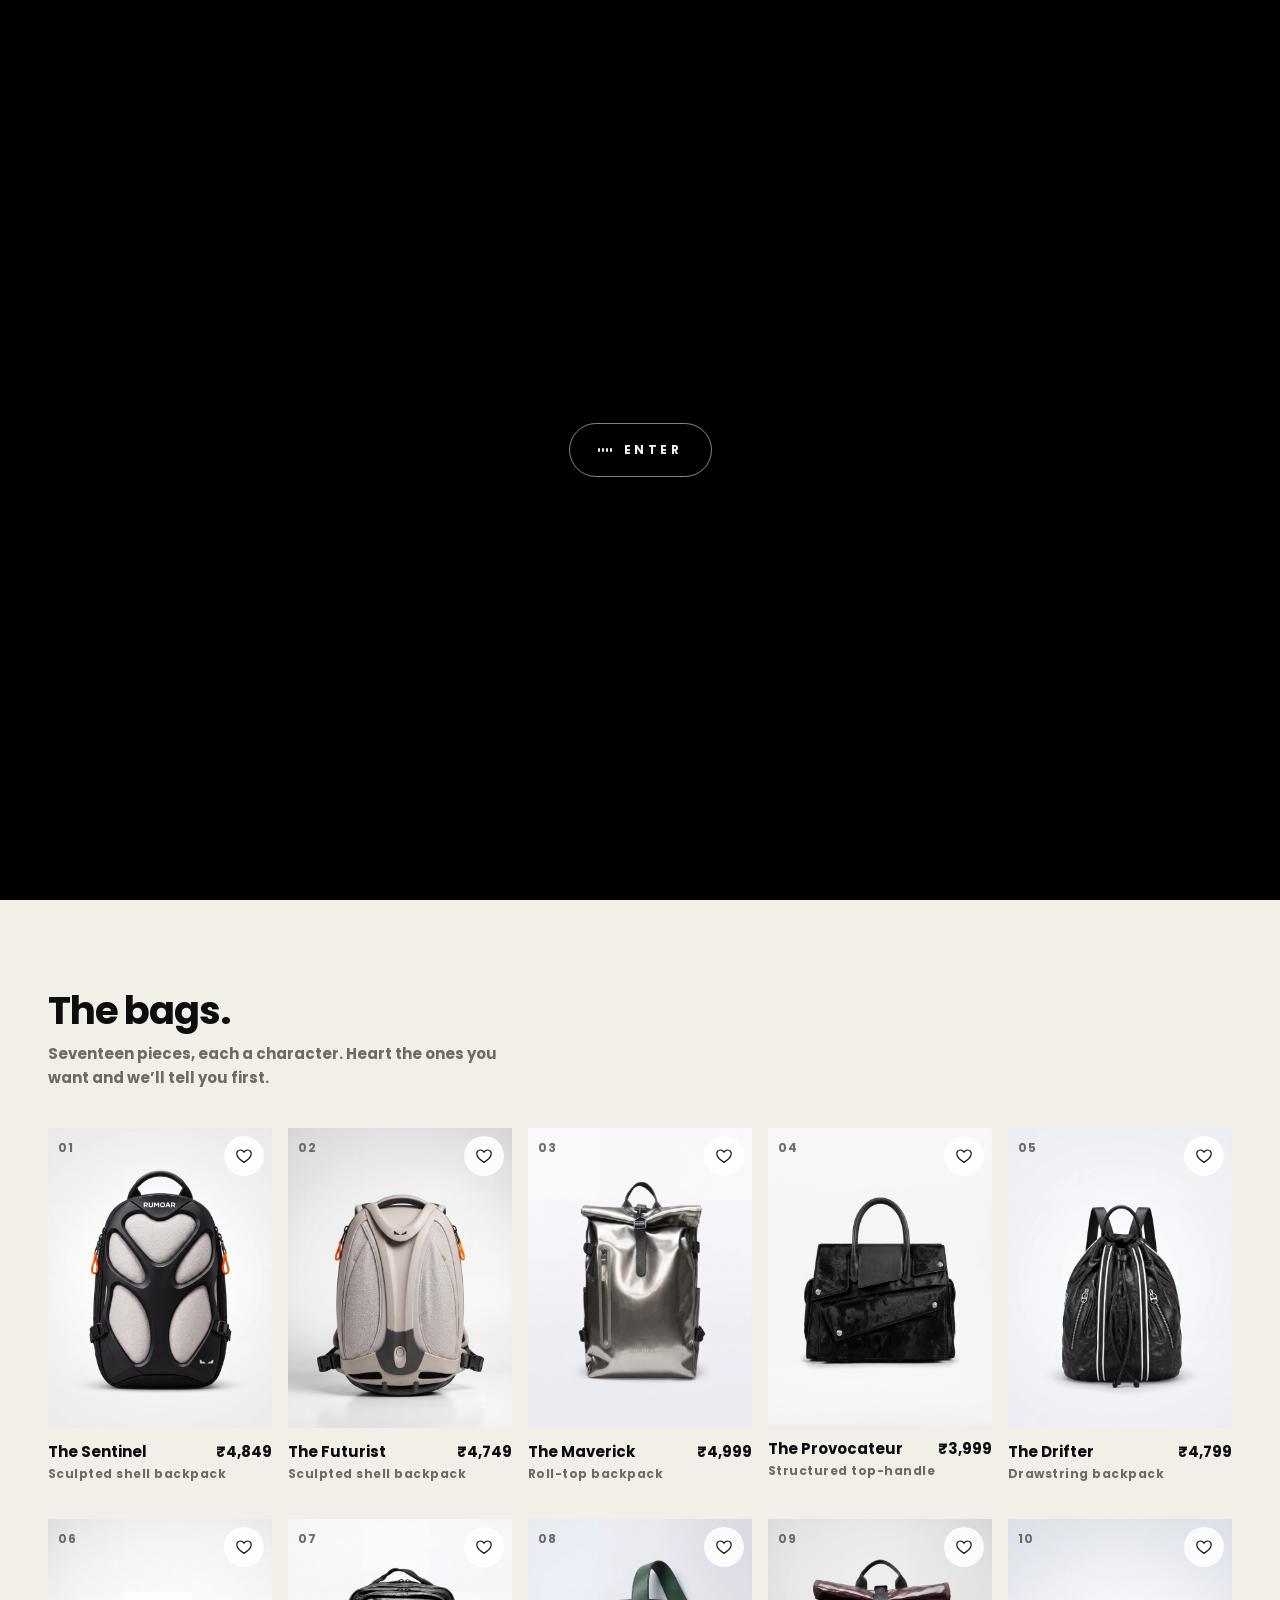
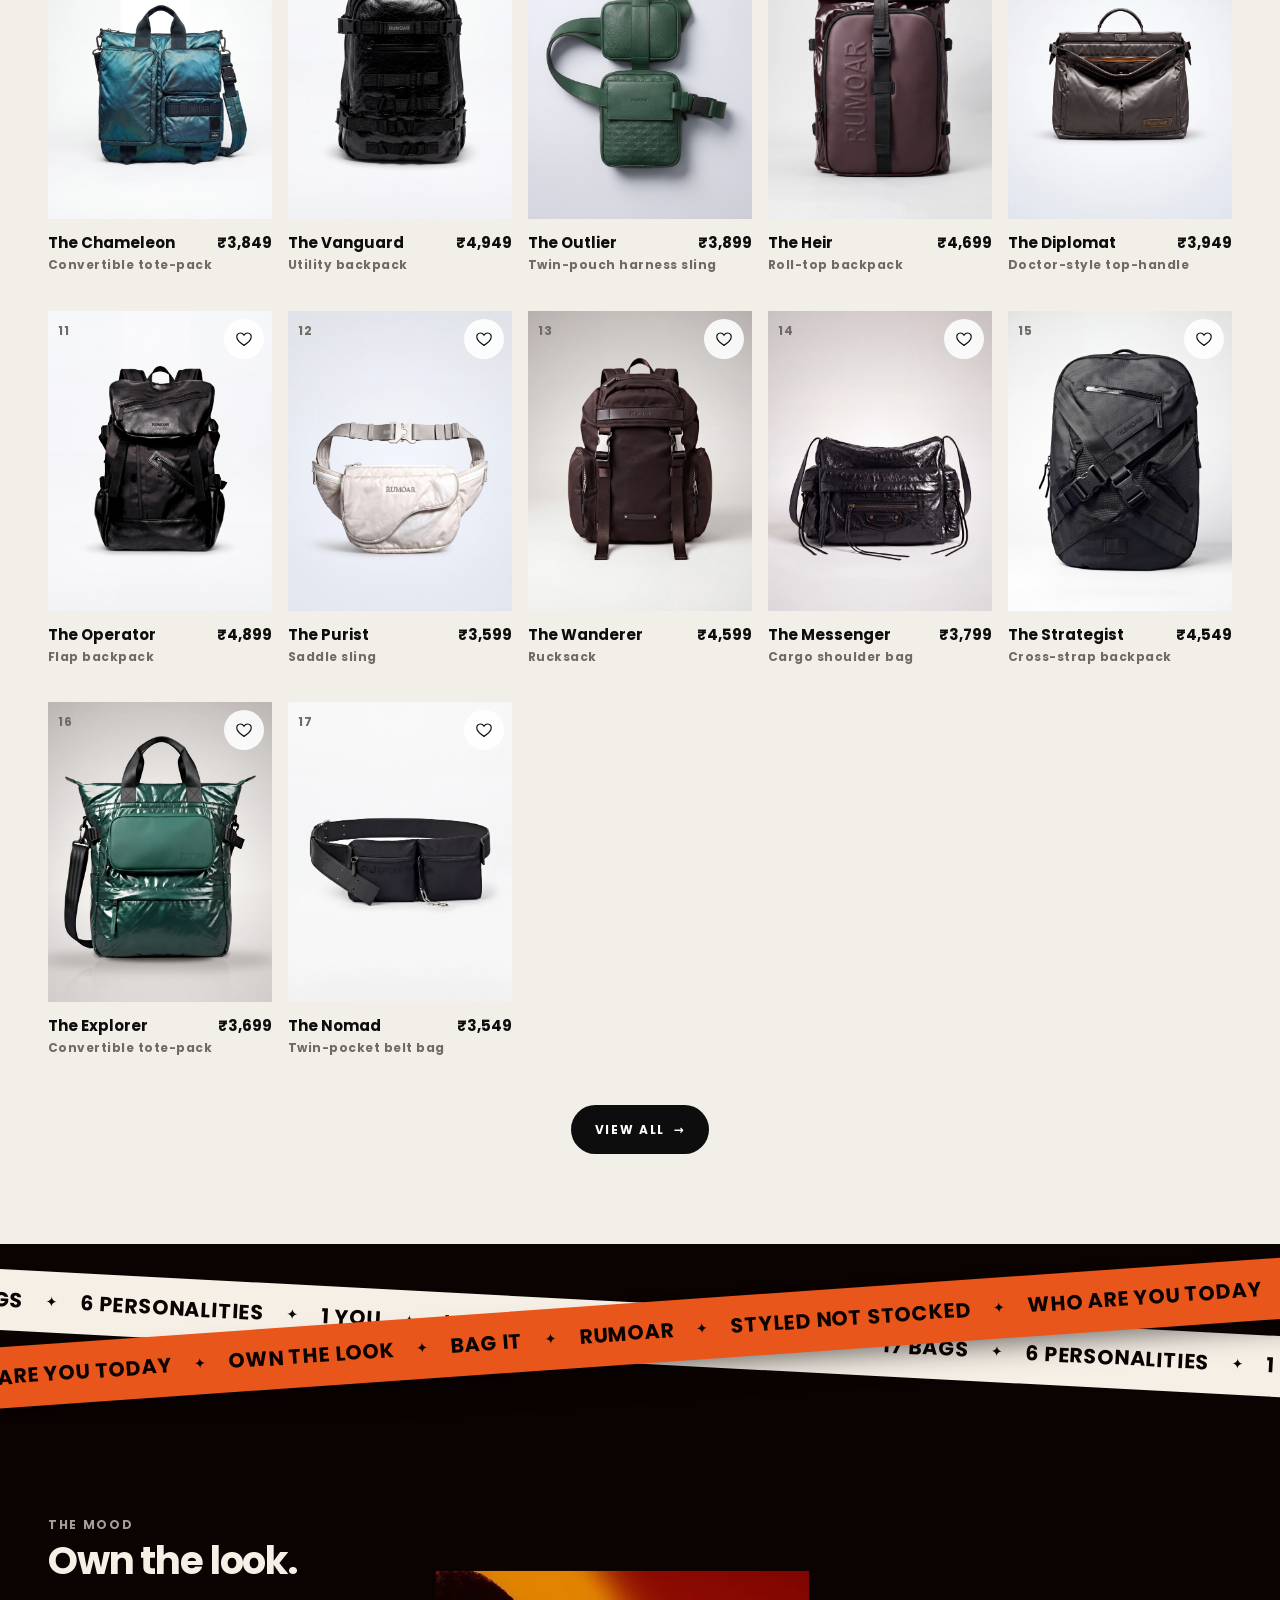
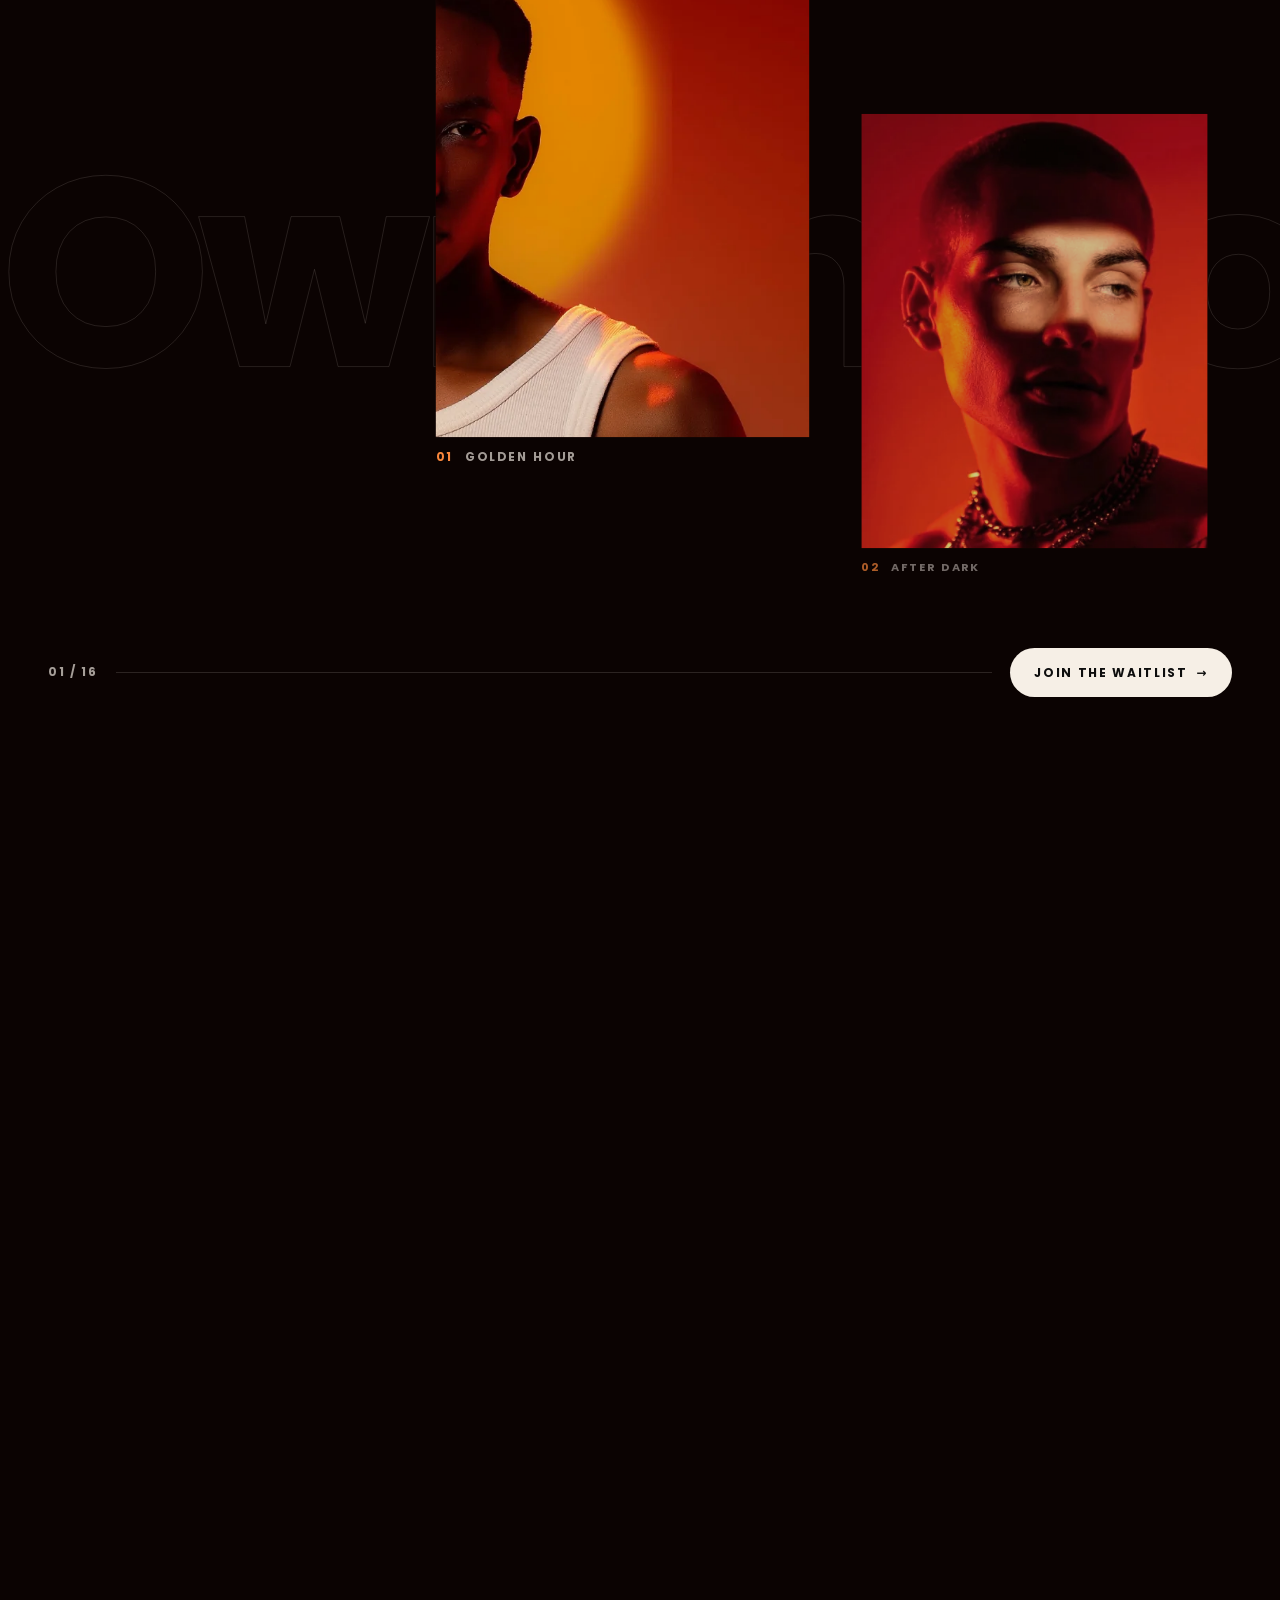
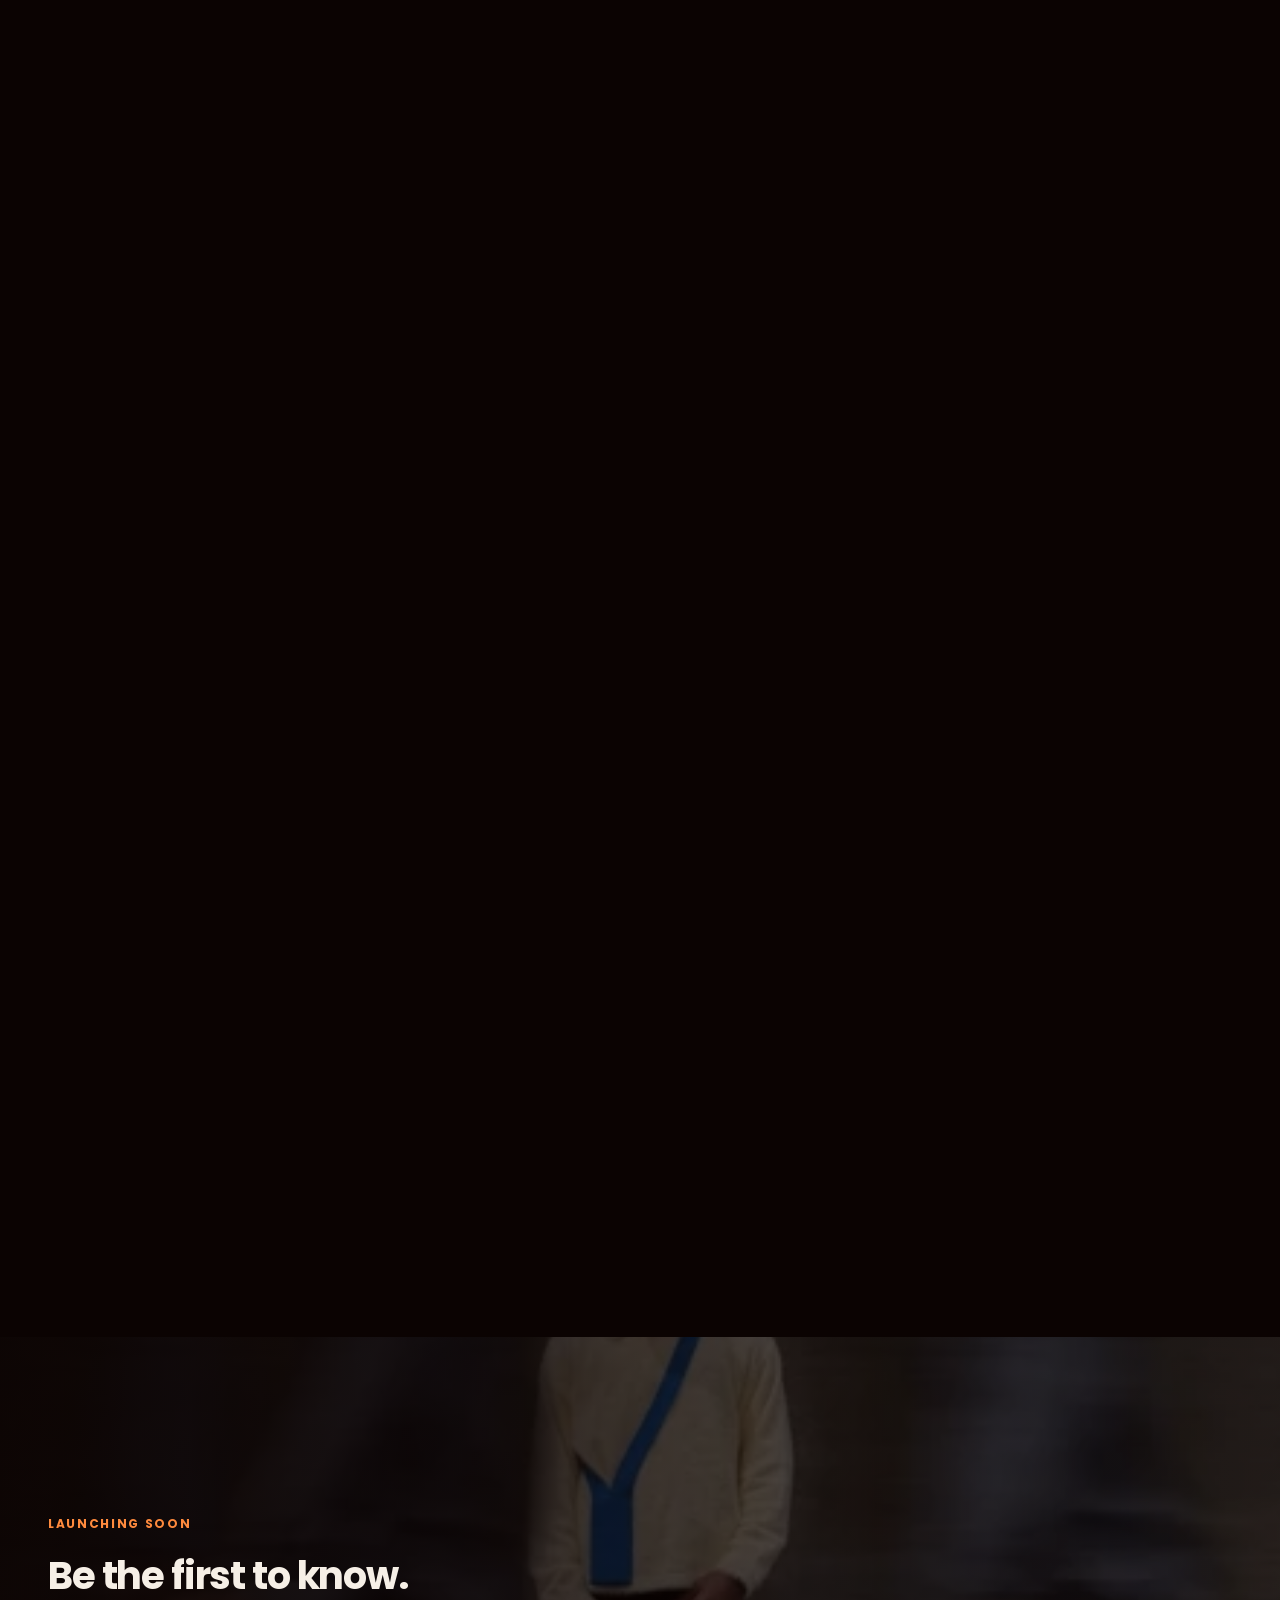
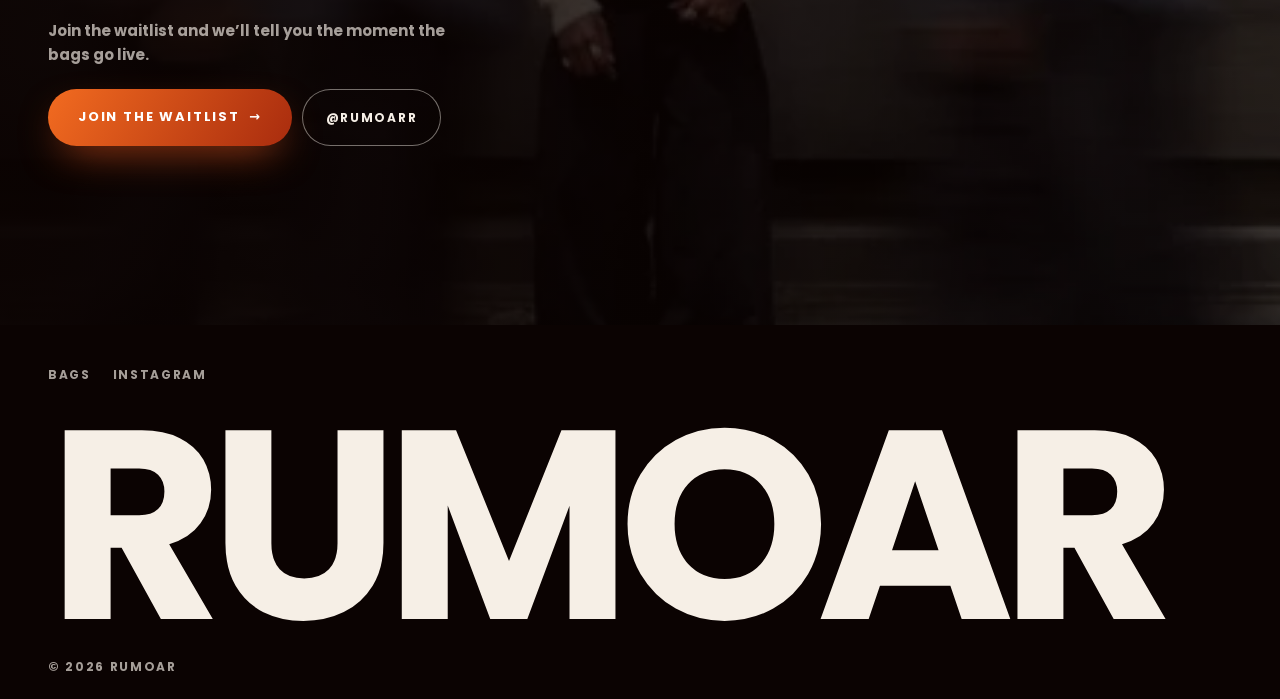
==== commit 2b7edfaa: "View all under the bags slider; Bags out of the header; her photos shown exactly as shot; Own the lo" ====
--- a/index.html
+++ b/index.html
@@ -73,6 +73,7 @@
         <span class="bags__hint" aria-hidden="true">Swipe →</span>
       </div>
       <ul class="cards bags__rail" id="bagsRail"></ul>
+      <div class="bags__more"><a class="btn btn--ink" href="drop.html">View all <span aria-hidden="true">→</span></a></div>
     </section>
 
     <div class="tapes" aria-hidden="true">
@@ -84,12 +85,12 @@
       <div class="look__pin">
         <div class="look__bg" id="lookBg" aria-hidden="true">Own the look · Own the look ·</div>
         <div class="look__head">
-          <span class="label">Every angle</span>
+          <span class="label">The mood</span>
           <h2 class="head">Own the look.</h2>
         </div>
         <div class="look__track" id="lookTrack"></div>
         <div class="look__foot">
-          <span class="label" id="lookCount">01 / 17</span>
+          <span class="label" id="lookCount">01 / 16</span>
           <div class="look__bar"><i id="lookBar"></i></div>
           <button class="btn btn--cream" type="button" data-join>Join the waitlist <span aria-hidden="true">→</span></button>
         </div>
@@ -109,7 +110,7 @@
   </main>
 
   <footer class="foot" data-dark>
-    <div class="foot__row"><nav aria-label="Footer"><a href="./#bags">Bags</a><a href="https://www.instagram.com/rumoarr/" target="_blank" rel="noopener">Instagram</a></nav></div>
+    <div class="foot__row"><nav aria-label="Footer"><a href="drop.html">Bags</a><a href="https://www.instagram.com/rumoarr/" target="_blank" rel="noopener">Instagram</a></nav></div>
     <div class="foot__mark" aria-hidden="true">RUMOAR</div>
     <div class="foot__row"><span>© 2026 RUMOAR</span></div>
   </footer>
--- a/css/style.css
+++ b/css/style.css
@@ -207,6 +207,7 @@
 .bags__head .muted { max-width: 460px; }
 .bags__hint { font-size: var(--fs-label); letter-spacing: 0.14em; text-transform: uppercase; color: var(--orange); }
 .cards.bags__rail { padding: 0 var(--gut); }
+.bags__more { display: flex; justify-content: center; padding: clamp(28px, 4vw, 48px) var(--gut) 0; }
 @media (max-width: 899px) {
   .cards.bags__rail { display: flex; gap: 12px; overflow-x: auto; scroll-snap-type: x mandatory; scroll-padding: 0 var(--gut); padding-bottom: 6px; scrollbar-width: none; -webkit-overflow-scrolling: touch; }
   .bags__rail::-webkit-scrollbar { display: none; }
@@ -273,10 +274,12 @@
 @media (min-width: 900px) { .card--hero { grid-row: span 2; } .card--hero .card__media { aspect-ratio: auto; height: calc(100% - 66px); } }
 .card__open { all: unset; box-sizing: border-box; cursor: pointer; display: flex; flex-direction: column; width: 100%; height: 100%; }
 .card__open:focus-visible { outline: 2px solid var(--orange); outline-offset: 4px; }
-.card__media { position: relative; aspect-ratio: 3 / 4; overflow: hidden; background: var(--stone); }
-.card__media img { position: absolute; inset: 0; width: 100%; height: 100%; object-fit: cover; transition: opacity 0.6s var(--ease), transform 1.2s var(--ease); }
+.card__media { position: relative; overflow: hidden; }
+/* her photos exactly as shot: natural size, never cropped, filtered or zoomed */
+.card__media img { display: block; width: 100%; height: auto; transition: opacity 0.6s var(--ease); }
+.card__media img + img { position: absolute; inset: 0; height: 100%; object-fit: contain; }
 .card__media img + img { opacity: 0; }
-@media (hover: hover) { .card:hover .card__media img:first-child { opacity: 0; } .card:hover .card__media img + img { opacity: 1; transform: scale(1.03); } }
+@media (hover: hover) { .card:hover .card__media img:first-child { opacity: 0; } .card:hover .card__media img + img { opacity: 1; } }
 .card__no { position: absolute; left: 10px; top: 10px; font-size: var(--fs-label); font-weight: 700; letter-spacing: 0.1em; color: var(--mute); }
 .card__body { display: flex; justify-content: space-between; align-items: baseline; gap: 10px; padding-top: 12px; }
 .card__name { font-size: var(--fs-body); font-weight: 700; line-height: 1.3; }
@@ -345,7 +348,7 @@
 .pd__gallery { position: relative; background: var(--stone); }
 .pd__track { display: flex; overflow-x: auto; scroll-snap-type: x mandatory; scrollbar-width: none; }
 .pd__track::-webkit-scrollbar { display: none; }
-.pd__track img { flex: 0 0 100%; width: 100%; aspect-ratio: 3 / 4; object-fit: cover; scroll-snap-align: start; }
+.pd__track img { flex: 0 0 100%; width: 100%; height: auto; object-fit: contain; scroll-snap-align: start; }
 .pd__dots { position: absolute; left: 0; right: 0; bottom: 14px; display: flex; justify-content: center; gap: 8px; }
 .pd__dots button { width: 28px; height: 3px; border: 0; padding: 0; background: rgba(0, 0, 0, 0.2); }
 .pd__dots button[aria-current="true"] { background: var(--ink); }
@@ -364,7 +367,7 @@
 .drawer__head { display: flex; align-items: center; justify-content: space-between; padding: 16px 20px; border-bottom: 1px solid var(--line); }
 .drawer__list { list-style: none; margin: 0; padding: 6px 20px; overflow: auto; }
 .drawer__item { display: grid; grid-template-columns: 70px 1fr auto; gap: 14px; align-items: center; padding: 12px 0; border-bottom: 1px solid var(--line); }
-.drawer__item img { width: 70px; aspect-ratio: 3 / 4; object-fit: cover; background: var(--stone); }
+.drawer__item img { width: 70px; height: auto; }
 .drawer__open { all: unset; cursor: pointer; display: grid; }
 .drawer__item strong { font-weight: 700; }
 .drawer__item span { color: var(--mute); }
